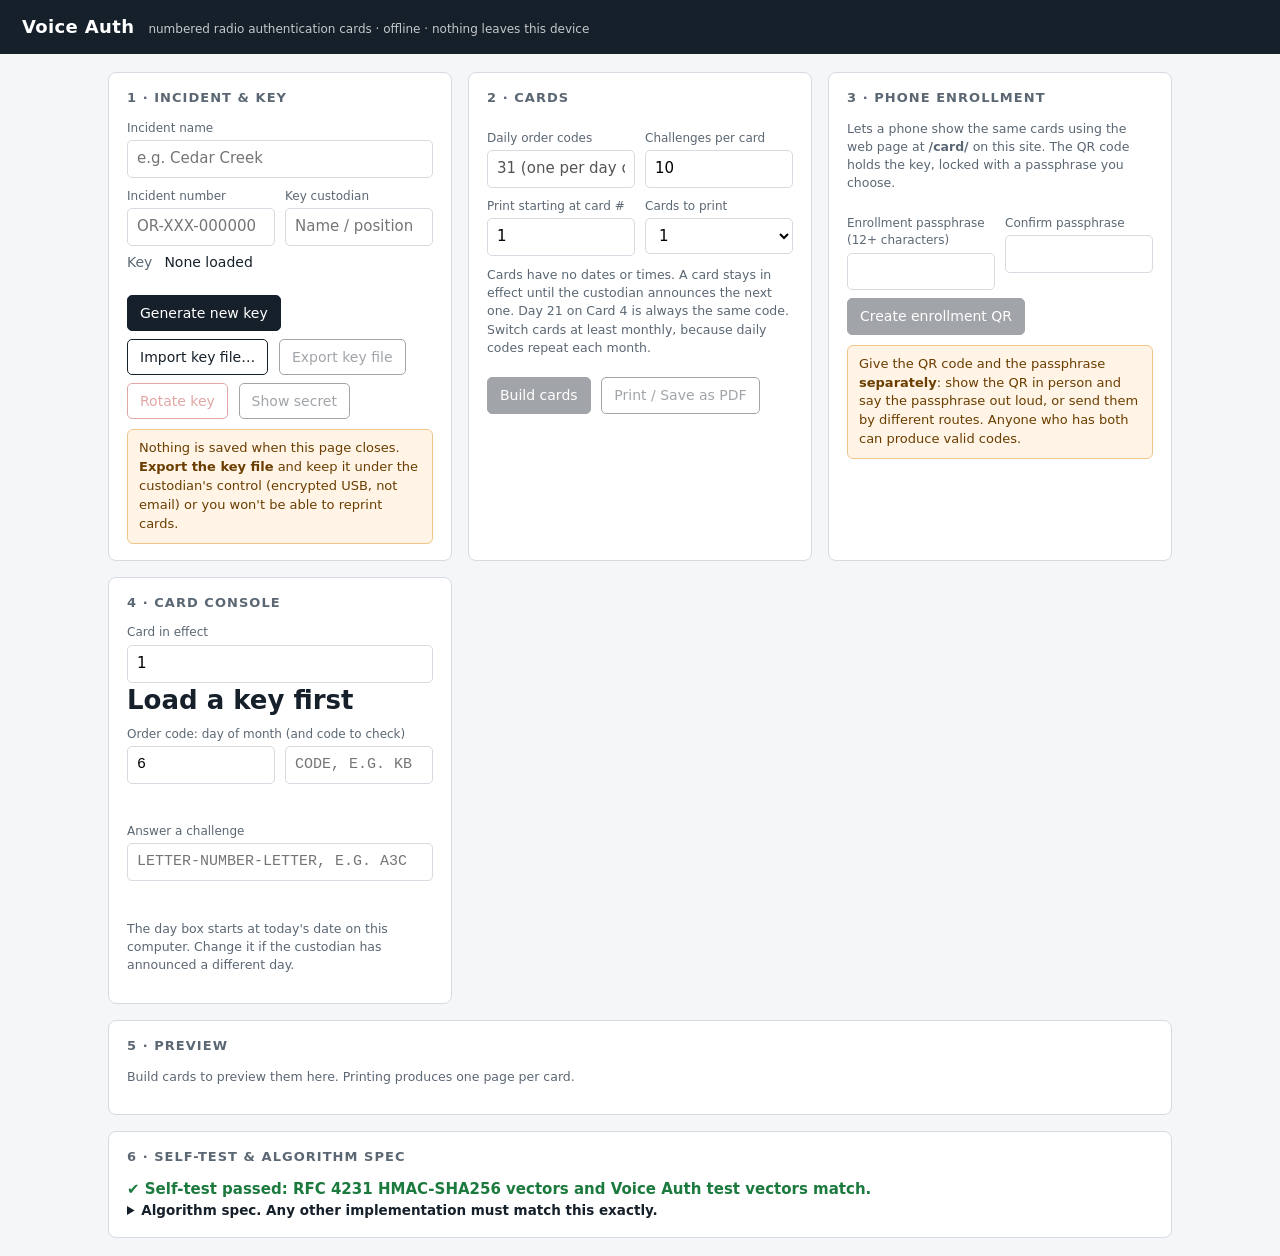
==== index.html @ e998fbd3 "Move PIN unlock and lockout into a device key module The phone card's click handlers held the 5-wron" ====
<!DOCTYPE html>
<html lang="en">
<head>
<meta charset="utf-8">
<meta http-equiv="Content-Security-Policy" content="default-src 'none'; script-src 'unsafe-inline'; style-src 'unsafe-inline'; img-src data:; connect-src 'none'; form-action 'none'; base-uri 'none'">
<meta name="viewport" content="width=device-width, initial-scale=1">
<title>Voice Auth</title>
<style>
  :root { --ink:#16202a; --mute:#5b6773; --line:#d5dbe1; --bg:#f4f6f8; --card:#fff; --acc:#b8461b; --ok:#1d7a3e; --bad:#b3261e; }
  * { box-sizing: border-box; }
  body { margin:0; font:15px/1.45 system-ui,-apple-system,"Segoe UI",Roboto,sans-serif; color:var(--ink); background:var(--bg); }
  header { background:var(--ink); color:#fff; padding:14px 22px; display:flex; align-items:baseline; gap:14px; flex-wrap:wrap; }
  header h1 { font-size:18px; margin:0; letter-spacing:.02em; }
  header .tag { font-size:12px; opacity:.75; }
  main { max-width:1100px; margin:0 auto; padding:18px; display:grid; gap:16px; grid-template-columns:repeat(auto-fit,minmax(330px,1fr)); }
  section.panel { background:var(--card); border:1px solid var(--line); border-radius:8px; padding:16px 18px; }
  section.wide { grid-column:1/-1; }
  h2 { font-size:13px; text-transform:uppercase; letter-spacing:.08em; color:var(--mute); margin:0 0 12px; }
  label { display:block; font-size:12px; color:var(--mute); margin:10px 0 3px; }
  input, select { width:100%; padding:7px 9px; border:1px solid var(--line); border-radius:5px; font:inherit; background:#fff; }
  .row { display:grid; grid-template-columns:1fr 1fr; gap:10px; }
  button { font:inherit; font-size:14px; padding:7px 12px; border-radius:5px; border:1px solid var(--ink); background:#fff; color:var(--ink); cursor:pointer; margin:8px 6px 0 0; }
  button.primary { background:var(--ink); color:#fff; }
  button.danger { border-color:var(--bad); color:var(--bad); }
  button:disabled { opacity:.4; cursor:default; }
  .mono { font-family:ui-monospace,Menlo,Consolas,monospace; }
  .kv { display:grid; grid-template-columns:auto 1fr; gap:4px 12px; font-size:14px; margin-top:6px; }
  .kv dt { color:var(--mute); } .kv dd { margin:0; }
  .note { font-size:12.5px; color:var(--mute); margin-top:10px; }
  .warn { background:#fff4e5; border:1px solid #f0c48a; color:#6b3d00; border-radius:6px; padding:9px 11px; font-size:13px; margin-top:10px; }
  .result { margin-top:8px; font-weight:600; min-height:1.4em; }
  .result.ok { color:var(--ok); } .result.bad { color:var(--bad); }
  #enrollOut svg { width:220px; height:220px; display:block; margin:10px 0 4px; }
  #enrollOut textarea { width:100%; font:11px ui-monospace,Menlo,Consolas,monospace; height:60px; }
  .contitle { font:700 26px/1.2 system-ui,sans-serif; margin:2px 0 4px; }
  details summary { cursor:pointer; font-weight:600; }
  .spec { font-size:13.5px; } .spec code { background:#eef1f4; padding:1px 4px; border-radius:3px; }

  /* ---------- printed card ---------- */
  #cards { display:grid; gap:18px; }
  .card { background:#fff; border:2px solid #000; padding:14px 16px; color:#000; font-size:11px; }
  .card .banner { text-align:center; font-weight:800; letter-spacing:.12em; border:2px solid #000; padding:3px; margin-bottom:8px; font-size:12px; }
  .card .hd { display:grid; grid-template-columns:1fr 2fr 2fr; gap:2px 14px; border-bottom:1.5px solid #000; padding-bottom:6px; margin-bottom:8px; }
  .card .hd b { display:block; font-size:9px; text-transform:uppercase; letter-spacing:.06em; color:#333; }
  .card .hd .cardno { font-size:34px; font-weight:800; line-height:1; border:2.5px solid #000; padding:3px 8px; text-align:center; }
  .card h3 { font-size:11px; margin:9px 0 4px; text-transform:uppercase; letter-spacing:.04em; }
  .card .codes { columns:3; column-gap:16px; }
  .card .codes div { break-inside:avoid; border-bottom:.5px dotted #999; padding:2px 0; display:flex; align-items:baseline; gap:7px; }
  .card .codes .bx { font-size:12px; }
  .card .codes .ln { font:600 10.5px ui-monospace,Menlo,Consolas,monospace; color:#333; width:46px; }
  .card .codes b { font:700 13px ui-monospace,Menlo,Consolas,monospace; letter-spacing:.05em; width:24px; }
  .card .codes i { font-style:normal; font-size:9px; color:#444; }
  .card table { width:100%; border-collapse:collapse; font-size:10.5px; }
  .card td, .card th { border:.75px solid #555; padding:2px 5px; text-align:left; }
  .card th { background:#eee; font-size:9px; text-transform:uppercase; }
  .card td b { font:700 12.5px ui-monospace,Menlo,Consolas,monospace; }
  .card td span { color:#444; font-size:9.5px; }
  .card td.box { width:16px; }
  .card .cr { display:grid; grid-template-columns:1fr 1fr; gap:12px; }
  .card .ft { margin-top:9px; border-top:1.5px solid #000; padding-top:5px; font-size:9.5px; }

  @media print {
    @page { size: letter; margin: 0.4in; }
    body { background:#fff; }
    header, main > section:not(#cardsPanel), #cardsPanel > :not(#cards) { display:none !important; }
    main { display:block; padding:0; max-width:none; }
    #cardsPanel { border:0; padding:0; }
    .card { page-break-after:always; break-after:page; }
    .card .cr, .card .ft { break-inside:avoid; }
  }
</style>
</head>
<body>
<header>
  <h1>Voice Auth</h1><span class="tag">numbered radio authentication cards · offline · nothing leaves this device</span>
</header>
<main>

<section class="panel">
  <h2>1 · Incident &amp; key</h2>
  <label>Incident name</label><input id="incName" placeholder="e.g. Cedar Creek">
  <div class="row">
    <div><label>Incident number</label><input id="incNo" placeholder="OR-XXX-000000"></div>
    <div><label>Key custodian</label><input id="custodian" placeholder="Name / position"></div>
  </div>
  <dl class="kv" id="keyInfo"><dt>Key</dt><dd>None loaded</dd></dl>
  <div>
    <button class="primary" id="btnNew">Generate new key</button>
    <button id="btnImport">Import key file…</button>
    <button id="btnExport" disabled>Export key file</button>
    <button class="danger" id="btnRotate" disabled>Rotate key</button>
    <button id="btnShow" disabled>Show secret</button>
  </div>
  <input type="file" id="fileIn" accept=".json,application/json" hidden>
  <div id="secretBox" class="mono note" hidden></div>
  <div class="warn">Nothing is saved when this page closes. <b>Export the key file</b> and keep it under the custodian's control (encrypted USB, not email) or you won't be able to reprint cards.</div>
</section>

<section class="panel">
  <h2>2 · Cards</h2>
  <div class="row">
    <div><label>Daily order codes</label><input value="31 (one per day of the month)" disabled></div>
    <div><label>Challenges per card</label><input type="number" id="nCh" value="10" min="4" max="100"></div>
  </div>
  <div class="row">
    <div><label>Print starting at card #</label><input type="number" id="fromCard" value="1" min="1" max="9999"></div>
    <div><label>Cards to print</label>
      <select id="cardCount"><option selected>1</option><option>2</option><option>3</option><option>5</option><option>10</option><option>20</option><option>30</option></select></div>
  </div>
  <p class="note">Cards have no dates or times. A card stays in effect until the custodian announces the next one. Day 21 on Card 4 is always the same code. Switch cards at least monthly, because daily codes repeat each month.</p>
  <button class="primary" id="btnBuild" disabled>Build cards</button>
  <button id="btnPrint" disabled>Print / Save as PDF</button>
</section>

<section class="panel">
  <h2>3 · Phone enrollment</h2>
  <p class="note" style="margin-top:0">Lets a phone show the same cards using the web page at <b>/card/</b> on this site. The QR code holds the key, locked with a passphrase you choose.</p>
  <div class="row">
    <div><label>Enrollment passphrase (12+ characters)</label><input type="password" id="encPass" autocomplete="new-password"></div>
    <div><label>Confirm passphrase</label><input type="password" id="encPass2" autocomplete="new-password"></div>
  </div>
  <button class="primary" id="btnEnroll" disabled>Create enrollment QR</button>
  <div id="enrollOut"></div>
  <div class="warn">Give the QR code and the passphrase <b>separately</b>: show the QR in person and say the passphrase out loud, or send them by different routes. Anyone who has both can produce valid codes.</div>
</section>

<section class="panel">
  <h2>4 · Card console</h2>
  <label>Card in effect</label><input type="number" id="conCard" value="1" min="1" max="9999">
  <div class="contitle" id="conTitle"></div>
  <label>Order code: day of month (and code to check)</label>
  <div class="row">
    <input id="chkLine" class="mono" type="number" min="1" max="31" placeholder="Day, e.g. 21">
    <input id="chkCode" class="mono" maxlength="2" placeholder="Code, e.g. KB" style="text-transform:uppercase">
  </div>
  <div class="result" id="chkLineRes"></div>
  <label>Answer a challenge</label>
  <input id="chkCh" class="mono" maxlength="3" placeholder="letter-number-letter, e.g. A3C" style="text-transform:uppercase">
  <div class="result" id="chkChRes"></div>
  <p class="note">The day box starts at today's date on this computer. Change it if the custodian has announced a different day.</p>
</section>

<section class="panel wide" id="cardsPanel">
  <h2>5 · Preview</h2>
  <p class="note" id="cardsNote">Build cards to preview them here. Printing produces one page per card.</p>
  <div id="cards"></div>
</section>

<section class="panel wide">
  <h2>6 · Self-test &amp; algorithm spec</h2>
  <div id="selftest" class="result"></div>
  <details class="spec"><summary>Algorithm spec. Any other implementation must match this exactly.</summary>
  <p><b>Key.</b> 20 random bytes (160-bit) from the browser's cryptographic random generator, exchanged as RFC 4648 Base32. Key fingerprint = first 2 bytes of SHA-256(key), in hex.</p>
  <p><b>Card label.</b> <code>"CARD-" + N</code> for card number N (1, 2, 3…). Nothing depends on dates, times or time zones.</p>
  <p><b>Daily order codes.</b> For i = 0, 1, 2…: <code>h = HMAC-SHA256(key, "VAUTH1-O|" + label + "|" + i)</code>; <code>n = ((h[0]&lt;&lt;8)|h[1]) mod 676</code>; code = letter[n div 26] + letter[n mod 26]. Duplicates within a card are skipped. The d-th distinct code is the code for day d of the month (1–31). Read aloud in NATO phonetics.</p>
  <p><b>Challenge/response.</b> Format letter-digit-letter (e.g. A3C), 6,760 possible values. <code>h = HMAC-SHA256(key, "VAUTH1-R|" + label + "|" + CHALLENGE)</code>; <code>n = ((h[0]&lt;&lt;16)|(h[1]&lt;&lt;8)|h[2]) mod 6760</code>; response = letter[n div 260] + digit[(n div 26) mod 10] + letter[n mod 26]. Printed challenges use the same mapping on <code>"VAUTH1-C|" + label + "|" + i</code>, skipping duplicates.</p>
  <p><b>Test vectors.</b> Key = ASCII "12345678901234567890", Card 1: daily codes for days 1–3 = <b>RZ, YB, WT</b>; challenges 1–3 = <b>A6A, W2F, X8O</b>; challenge A3C → <b>I7J</b>. Fingerprint 6ED6.</p>
  <p><b>Strength.</b> A guessed order code has a 1 in 676 chance. A guessed response has a 1 in 6,760 chance. A daily code can be replayed by anyone who overhears it until the day ends, and it comes back on the same day next month on the same card. Struck challenge lines can't be replayed. This catches impersonators and pranksters, not a determined adversary with many attempts, so a failed code on a critical order always means confirm by another path.</p>
  <p><b>Phone enrollment code.</b> <code>VAUTH1.salt.iterations.iv.ciphertext</code> (base64url). AES-256-GCM, with the key derived by PBKDF2-SHA256 from the passphrase (310,000 iterations, 16-byte random salt). The plaintext is JSON holding the Base32 secret, fingerprint, key version and incident name.</p>
  <p><b>Operating rules.</b> The custodian announces the card in effect ("Authentication: Card Four") and, across time zones or near midnight, the day. Strike every challenge line after use. If codes fail, first confirm the card and day. Switch to a new card at least monthly, when challenges run low, or when a card may be compromised. Rotate the key if a set of cards is lost.</p>
  </details>
</section>
</main>

<script>//---------------------------------------------------------------------
//
// QR Code Generator for JavaScript
//
// Copyright (c) 2009 Kazuhiko Arase
//
// URL: http://www.d-project.com/
//
// Licensed under the MIT license:
//  http://www.opensource.org/licenses/mit-license.php
//
// The word 'QR Code' is registered trademark of
// DENSO WAVE INCORPORATED
//  http://www.denso-wave.com/qrcode/faqpatent-e.html
//
//---------------------------------------------------------------------

var qrcode = function() {

  //---------------------------------------------------------------------
  // qrcode
  //---------------------------------------------------------------------

  /**
   * qrcode
   * @param typeNumber 1 to 40
   * @param errorCorrectionLevel 'L','M','Q','H'
   */
  var qrcode = function(typeNumber, errorCorrectionLevel) {

    var PAD0 = 0xEC;
    var PAD1 = 0x11;

    var _typeNumber = typeNumber;
    var _errorCorrectionLevel = QRErrorCorrectionLevel[errorCorrectionLevel];
    var _modules = null;
    var _moduleCount = 0;
    var _dataCache = null;
    var _dataList = [];

    var _this = {};

    var makeImpl = function(test, maskPattern) {

      _moduleCount = _typeNumber * 4 + 17;
      _modules = function(moduleCount) {
        var modules = new Array(moduleCount);
        for (var row = 0; row < moduleCount; row += 1) {
          modules[row] = new Array(moduleCount);
          for (var col = 0; col < moduleCount; col += 1) {
            modules[row][col] = null;
          }
        }
        return modules;
      }(_moduleCount);

      setupPositionProbePattern(0, 0);
      setupPositionProbePattern(_moduleCount - 7, 0);
      setupPositionProbePattern(0, _moduleCount - 7);
      setupPositionAdjustPattern();
      setupTimingPattern();
      setupTypeInfo(test, maskPattern);

      if (_typeNumber >= 7) {
        setupTypeNumber(test);
      }

      if (_dataCache == null) {
        _dataCache = createData(_typeNumber, _errorCorrectionLevel, _dataList);
      }

      mapData(_dataCache, maskPattern);
    };

    var setupPositionProbePattern = function(row, col) {

      for (var r = -1; r <= 7; r += 1) {

        if (row + r <= -1 || _moduleCount <= row + r) continue;

        for (var c = -1; c <= 7; c += 1) {

          if (col + c <= -1 || _moduleCount <= col + c) continue;

          if ( (0 <= r && r <= 6 && (c == 0 || c == 6) )
              || (0 <= c && c <= 6 && (r == 0 || r == 6) )
              || (2 <= r && r <= 4 && 2 <= c && c <= 4) ) {
            _modules[row + r][col + c] = true;
          } else {
            _modules[row + r][col + c] = false;
          }
        }
      }
    };

    var getBestMaskPattern = function() {

      var minLostPoint = 0;
      var pattern = 0;

      for (var i = 0; i < 8; i += 1) {

        makeImpl(true, i);

        var lostPoint = QRUtil.getLostPoint(_this);

        if (i == 0 || minLostPoint > lostPoint) {
          minLostPoint = lostPoint;
          pattern = i;
        }
      }

      return pattern;
    };

    var setupTimingPattern = function() {

      for (var r = 8; r < _moduleCount - 8; r += 1) {
        if (_modules[r][6] != null) {
          continue;
        }
        _modules[r][6] = (r % 2 == 0);
      }

      for (var c = 8; c < _moduleCount - 8; c += 1) {
        if (_modules[6][c] != null) {
          continue;
        }
        _modules[6][c] = (c % 2 == 0);
      }
    };

    var setupPositionAdjustPattern = function() {

      var pos = QRUtil.getPatternPosition(_typeNumber);

      for (var i = 0; i < pos.length; i += 1) {

        for (var j = 0; j < pos.length; j += 1) {

          var row = pos[i];
          var col = pos[j];

          if (_modules[row][col] != null) {
            continue;
          }

          for (var r = -2; r <= 2; r += 1) {

            for (var c = -2; c <= 2; c += 1) {

              if (r == -2 || r == 2 || c == -2 || c == 2
                  || (r == 0 && c == 0) ) {
                _modules[row + r][col + c] = true;
              } else {
                _modules[row + r][col + c] = false;
              }
            }
          }
        }
      }
    };

    var setupTypeNumber = function(test) {

      var bits = QRUtil.getBCHTypeNumber(_typeNumber);

      for (var i = 0; i < 18; i += 1) {
        var mod = (!test && ( (bits >> i) & 1) == 1);
        _modules[Math.floor(i / 3)][i % 3 + _moduleCount - 8 - 3] = mod;
      }

      for (var i = 0; i < 18; i += 1) {
        var mod = (!test && ( (bits >> i) & 1) == 1);
        _modules[i % 3 + _moduleCount - 8 - 3][Math.floor(i / 3)] = mod;
      }
    };

    var setupTypeInfo = function(test, maskPattern) {

      var data = (_errorCorrectionLevel << 3) | maskPattern;
      var bits = QRUtil.getBCHTypeInfo(data);

      // vertical
      for (var i = 0; i < 15; i += 1) {

        var mod = (!test && ( (bits >> i) & 1) == 1);

        if (i < 6) {
          _modules[i][8] = mod;
        } else if (i < 8) {
          _modules[i + 1][8] = mod;
        } else {
          _modules[_moduleCount - 15 + i][8] = mod;
        }
      }

      // horizontal
      for (var i = 0; i < 15; i += 1) {

        var mod = (!test && ( (bits >> i) & 1) == 1);

        if (i < 8) {
          _modules[8][_moduleCount - i - 1] = mod;
        } else if (i < 9) {
          _modules[8][15 - i - 1 + 1] = mod;
        } else {
          _modules[8][15 - i - 1] = mod;
        }
      }

      // fixed module
      _modules[_moduleCount - 8][8] = (!test);
    };

    var mapData = function(data, maskPattern) {

      var inc = -1;
      var row = _moduleCount - 1;
      var bitIndex = 7;
      var byteIndex = 0;
      var maskFunc = QRUtil.getMaskFunction(maskPattern);

      for (var col = _moduleCount - 1; col > 0; col -= 2) {

        if (col == 6) col -= 1;

        while (true) {

          for (var c = 0; c < 2; c += 1) {

            if (_modules[row][col - c] == null) {

              var dark = false;

              if (byteIndex < data.length) {
                dark = ( ( (data[byteIndex] >>> bitIndex) & 1) == 1);
              }

              var mask = maskFunc(row, col - c);

              if (mask) {
                dark = !dark;
              }

              _modules[row][col - c] = dark;
              bitIndex -= 1;

              if (bitIndex == -1) {
                byteIndex += 1;
                bitIndex = 7;
              }
            }
          }

          row += inc;

          if (row < 0 || _moduleCount <= row) {
            row -= inc;
            inc = -inc;
            break;
          }
        }
      }
    };

    var createBytes = function(buffer, rsBlocks) {

      var offset = 0;

      var maxDcCount = 0;
      var maxEcCount = 0;

      var dcdata = new Array(rsBlocks.length);
      var ecdata = new Array(rsBlocks.length);

      for (var r = 0; r < rsBlocks.length; r += 1) {

        var dcCount = rsBlocks[r].dataCount;
        var ecCount = rsBlocks[r].totalCount - dcCount;

        maxDcCount = Math.max(maxDcCount, dcCount);
        maxEcCount = Math.max(maxEcCount, ecCount);

        dcdata[r] = new Array(dcCount);

        for (var i = 0; i < dcdata[r].length; i += 1) {
          dcdata[r][i] = 0xff & buffer.getBuffer()[i + offset];
        }
        offset += dcCount;

        var rsPoly = QRUtil.getErrorCorrectPolynomial(ecCount);
        var rawPoly = qrPolynomial(dcdata[r], rsPoly.getLength() - 1);

        var modPoly = rawPoly.mod(rsPoly);
        ecdata[r] = new Array(rsPoly.getLength() - 1);
        for (var i = 0; i < ecdata[r].length; i += 1) {
          var modIndex = i + modPoly.getLength() - ecdata[r].length;
          ecdata[r][i] = (modIndex >= 0)? modPoly.getAt(modIndex) : 0;
        }
      }

      var totalCodeCount = 0;
      for (var i = 0; i < rsBlocks.length; i += 1) {
        totalCodeCount += rsBlocks[i].totalCount;
      }

      var data = new Array(totalCodeCount);
      var index = 0;

      for (var i = 0; i < maxDcCount; i += 1) {
        for (var r = 0; r < rsBlocks.length; r += 1) {
          if (i < dcdata[r].length) {
            data[index] = dcdata[r][i];
            index += 1;
          }
        }
      }

      for (var i = 0; i < maxEcCount; i += 1) {
        for (var r = 0; r < rsBlocks.length; r += 1) {
          if (i < ecdata[r].length) {
            data[index] = ecdata[r][i];
            index += 1;
          }
        }
      }

      return data;
    };

    var createData = function(typeNumber, errorCorrectionLevel, dataList) {

      var rsBlocks = QRRSBlock.getRSBlocks(typeNumber, errorCorrectionLevel);

      var buffer = qrBitBuffer();

      for (var i = 0; i < dataList.length; i += 1) {
        var data = dataList[i];
        buffer.put(data.getMode(), 4);
        buffer.put(data.getLength(), QRUtil.getLengthInBits(data.getMode(), typeNumber) );
        data.write(buffer);
      }

      // calc num max data.
      var totalDataCount = 0;
      for (var i = 0; i < rsBlocks.length; i += 1) {
        totalDataCount += rsBlocks[i].dataCount;
      }

      if (buffer.getLengthInBits() > totalDataCount * 8) {
        throw 'code length overflow. ('
          + buffer.getLengthInBits()
          + '>'
          + totalDataCount * 8
          + ')';
      }

      // end code
      if (buffer.getLengthInBits() + 4 <= totalDataCount * 8) {
        buffer.put(0, 4);
      }

      // padding
      while (buffer.getLengthInBits() % 8 != 0) {
        buffer.putBit(false);
      }

      // padding
      while (true) {

        if (buffer.getLengthInBits() >= totalDataCount * 8) {
          break;
        }
        buffer.put(PAD0, 8);

        if (buffer.getLengthInBits() >= totalDataCount * 8) {
          break;
        }
        buffer.put(PAD1, 8);
      }

      return createBytes(buffer, rsBlocks);
    };

    _this.addData = function(data, mode) {

      mode = mode || 'Byte';

      var newData = null;

      switch(mode) {
      case 'Numeric' :
        newData = qrNumber(data);
        break;
      case 'Alphanumeric' :
        newData = qrAlphaNum(data);
        break;
      case 'Byte' :
        newData = qr8BitByte(data);
        break;
      case 'Kanji' :
        newData = qrKanji(data);
        break;
      default :
        throw 'mode:' + mode;
      }

      _dataList.push(newData);
      _dataCache = null;
    };

    _this.isDark = function(row, col) {
      if (row < 0 || _moduleCount <= row || col < 0 || _moduleCount <= col) {
        throw row + ',' + col;
      }
      return _modules[row][col];
    };

    _this.getModuleCount = function() {
      return _moduleCount;
    };

    _this.make = function() {
      if (_typeNumber < 1) {
        var typeNumber = 1;

        for (; typeNumber < 40; typeNumber++) {
          var rsBlocks = QRRSBlock.getRSBlocks(typeNumber, _errorCorrectionLevel);
          var buffer = qrBitBuffer();

          for (var i = 0; i < _dataList.length; i++) {
            var data = _dataList[i];
            buffer.put(data.getMode(), 4);
            buffer.put(data.getLength(), QRUtil.getLengthInBits(data.getMode(), typeNumber) );
            data.write(buffer);
          }

          var totalDataCount = 0;
          for (var i = 0; i < rsBlocks.length; i++) {
            totalDataCount += rsBlocks[i].dataCount;
          }

          if (buffer.getLengthInBits() <= totalDataCount * 8) {
            break;
          }
        }

        _typeNumber = typeNumber;
      }

      makeImpl(false, getBestMaskPattern() );
    };

    _this.createTableTag = function(cellSize, margin) {

      cellSize = cellSize || 2;
      margin = (typeof margin == 'undefined')? cellSize * 4 : margin;

      var qrHtml = '';

      qrHtml += '<table style="';
      qrHtml += ' border-width: 0px; border-style: none;';
      qrHtml += ' border-collapse: collapse;';
      qrHtml += ' padding: 0px; margin: ' + margin + 'px;';
      qrHtml += '">';
      qrHtml += '<tbody>';

      for (var r = 0; r < _this.getModuleCount(); r += 1) {

        qrHtml += '<tr>';

        for (var c = 0; c < _this.getModuleCount(); c += 1) {
          qrHtml += '<td style="';
          qrHtml += ' border-width: 0px; border-style: none;';
          qrHtml += ' border-collapse: collapse;';
          qrHtml += ' padding: 0px; margin: 0px;';
          qrHtml += ' width: ' + cellSize + 'px;';
          qrHtml += ' height: ' + cellSize + 'px;';
          qrHtml += ' background-color: ';
          qrHtml += _this.isDark(r, c)? '#000000' : '#ffffff';
          qrHtml += ';';
          qrHtml += '"/>';
        }

        qrHtml += '</tr>';
      }

      qrHtml += '</tbody>';
      qrHtml += '</table>';

      return qrHtml;
    };

    _this.createSvgTag = function(cellSize, margin, alt, title) {

      var opts = {};
      if (typeof arguments[0] == 'object') {
        // Called by options.
        opts = arguments[0];
        // overwrite cellSize and margin.
        cellSize = opts.cellSize;
        margin = opts.margin;
        alt = opts.alt;
        title = opts.title;
      }

      cellSize = cellSize || 2;
      margin = (typeof margin == 'undefined')? cellSize * 4 : margin;

      // Compose alt property surrogate
      alt = (typeof alt === 'string') ? {text: alt} : alt || {};
      alt.text = alt.text || null;
      alt.id = (alt.text) ? alt.id || 'qrcode-description' : null;

      // Compose title property surrogate
      title = (typeof title === 'string') ? {text: title} : title || {};
      title.text = title.text || null;
      title.id = (title.text) ? title.id || 'qrcode-title' : null;

      var size = _this.getModuleCount() * cellSize + margin * 2;
      var c, mc, r, mr, qrSvg='', rect;

      rect = 'l' + cellSize + ',0 0,' + cellSize +
        ' -' + cellSize + ',0 0,-' + cellSize + 'z ';

      qrSvg += '<svg version="1.1" xmlns="http://www.w3.org/2000/svg"';
      qrSvg += !opts.scalable ? ' width="' + size + 'px" height="' + size + 'px"' : '';
      qrSvg += ' viewBox="0 0 ' + size + ' ' + size + '" ';
      qrSvg += ' preserveAspectRatio="xMinYMin meet"';
      qrSvg += (title.text || alt.text) ? ' role="img" aria-labelledby="' +
          escapeXml([title.id, alt.id].join(' ').trim() ) + '"' : '';
      qrSvg += '>';
      qrSvg += (title.text) ? '<title id="' + escapeXml(title.id) + '">' +
          escapeXml(title.text) + '</title>' : '';
      qrSvg += (alt.text) ? '<description id="' + escapeXml(alt.id) + '">' +
          escapeXml(alt.text) + '</description>' : '';
      qrSvg += '<rect width="100%" height="100%" fill="white" cx="0" cy="0"/>';
      qrSvg += '<path d="';

      for (r = 0; r < _this.getModuleCount(); r += 1) {
        mr = r * cellSize + margin;
        for (c = 0; c < _this.getModuleCount(); c += 1) {
          if (_this.isDark(r, c) ) {
            mc = c*cellSize+margin;
            qrSvg += 'M' + mc + ',' + mr + rect;
          }
        }
      }

      qrSvg += '" stroke="transparent" fill="black"/>';
      qrSvg += '</svg>';

      return qrSvg;
    };

    _this.createDataURL = function(cellSize, margin) {

      cellSize = cellSize || 2;
      margin = (typeof margin == 'undefined')? cellSize * 4 : margin;

      var size = _this.getModuleCount() * cellSize + margin * 2;
      var min = margin;
      var max = size - margin;

      return createDataURL(size, size, function(x, y) {
        if (min <= x && x < max && min <= y && y < max) {
          var c = Math.floor( (x - min) / cellSize);
          var r = Math.floor( (y - min) / cellSize);
          return _this.isDark(r, c)? 0 : 1;
        } else {
          return 1;
        }
      } );
    };

    _this.createImgTag = function(cellSize, margin, alt) {

      cellSize = cellSize || 2;
      margin = (typeof margin == 'undefined')? cellSize * 4 : margin;

      var size = _this.getModuleCount() * cellSize + margin * 2;

      var img = '';
      img += '<img';
      img += '\u0020src="';
      img += _this.createDataURL(cellSize, margin);
      img += '"';
      img += '\u0020width="';
      img += size;
      img += '"';
      img += '\u0020height="';
      img += size;
      img += '"';
      if (alt) {
        img += '\u0020alt="';
        img += escapeXml(alt);
        img += '"';
      }
      img += '/>';

      return img;
    };

    var escapeXml = function(s) {
      var escaped = '';
      for (var i = 0; i < s.length; i += 1) {
        var c = s.charAt(i);
        switch(c) {
        case '<': escaped += '&lt;'; break;
        case '>': escaped += '&gt;'; break;
        case '&': escaped += '&amp;'; break;
        case '"': escaped += '&quot;'; break;
        default : escaped += c; break;
        }
      }
      return escaped;
    };

    var _createHalfASCII = function(margin) {
      var cellSize = 1;
      margin = (typeof margin == 'undefined')? cellSize * 2 : margin;

      var size = _this.getModuleCount() * cellSize + margin * 2;
      var min = margin;
      var max = size - margin;

      var y, x, r1, r2, p;

      var blocks = {
        '██': '█',
        '█ ': '▀',
        ' █': '▄',
        '  ': ' '
      };

      var blocksLastLineNoMargin = {
        '██': '▀',
        '█ ': '▀',
        ' █': ' ',
        '  ': ' '
      };

      var ascii = '';
      for (y = 0; y < size; y += 2) {
        r1 = Math.floor((y - min) / cellSize);
        r2 = Math.floor((y + 1 - min) / cellSize);
        for (x = 0; x < size; x += 1) {
          p = '█';

          if (min <= x && x < max && min <= y && y < max && _this.isDark(r1, Math.floor((x - min) / cellSize))) {
            p = ' ';
          }

          if (min <= x && x < max && min <= y+1 && y+1 < max && _this.isDark(r2, Math.floor((x - min) / cellSize))) {
            p += ' ';
          }
          else {
            p += '█';
          }

          // Output 2 characters per pixel, to create full square. 1 character per pixels gives only half width of square.
          ascii += (margin < 1 && y+1 >= max) ? blocksLastLineNoMargin[p] : blocks[p];
        }

        ascii += '\n';
      }

      if (size % 2 && margin > 0) {
        return ascii.substring(0, ascii.length - size - 1) + Array(size+1).join('▀');
      }

      return ascii.substring(0, ascii.length-1);
    };

    _this.createASCII = function(cellSize, margin) {
      cellSize = cellSize || 1;

      if (cellSize < 2) {
        return _createHalfASCII(margin);
      }

      cellSize -= 1;
      margin = (typeof margin == 'undefined')? cellSize * 2 : margin;

      var size = _this.getModuleCount() * cellSize + margin * 2;
      var min = margin;
      var max = size - margin;

      var y, x, r, p;

      var white = Array(cellSize+1).join('██');
      var black = Array(cellSize+1).join('  ');

      var ascii = '';
      var line = '';
      for (y = 0; y < size; y += 1) {
        r = Math.floor( (y - min) / cellSize);
        line = '';
        for (x = 0; x < size; x += 1) {
          p = 1;

          if (min <= x && x < max && min <= y && y < max && _this.isDark(r, Math.floor((x - min) / cellSize))) {
            p = 0;
          }

          // Output 2 characters per pixel, to create full square. 1 character per pixels gives only half width of square.
          line += p ? white : black;
        }

        for (r = 0; r < cellSize; r += 1) {
          ascii += line + '\n';
        }
      }

      return ascii.substring(0, ascii.length-1);
    };

    _this.renderTo2dContext = function(context, cellSize) {
      cellSize = cellSize || 2;
      var length = _this.getModuleCount();
      for (var row = 0; row < length; row++) {
        for (var col = 0; col < length; col++) {
          context.fillStyle = _this.isDark(row, col) ? 'black' : 'white';
          context.fillRect(row * cellSize, col * cellSize, cellSize, cellSize);
        }
      }
    }

    return _this;
  };

  //---------------------------------------------------------------------
  // qrcode.stringToBytes
  //---------------------------------------------------------------------

  qrcode.stringToBytesFuncs = {
    'default' : function(s) {
      var bytes = [];
      for (var i = 0; i < s.length; i += 1) {
        var c = s.charCodeAt(i);
        bytes.push(c & 0xff);
      }
      return bytes;
    }
  };

  qrcode.stringToBytes = qrcode.stringToBytesFuncs['default'];

  //---------------------------------------------------------------------
  // qrcode.createStringToBytes
  //---------------------------------------------------------------------

  /**
   * @param unicodeData base64 string of byte array.
   * [16bit Unicode],[16bit Bytes], ...
   * @param numChars
   */
  qrcode.createStringToBytes = function(unicodeData, numChars) {

    // create conversion map.

    var unicodeMap = function() {

      var bin = base64DecodeInputStream(unicodeData);
      var read = function() {
        var b = bin.read();
        if (b == -1) throw 'eof';
        return b;
      };

      var count = 0;
      var unicodeMap = {};
      while (true) {
        var b0 = bin.read();
        if (b0 == -1) break;
        var b1 = read();
        var b2 = read();
        var b3 = read();
        var k = String.fromCharCode( (b0 << 8) | b1);
        var v = (b2 << 8) | b3;
        unicodeMap[k] = v;
        count += 1;
      }
      if (count != numChars) {
        throw count + ' != ' + numChars;
      }

      return unicodeMap;
    }();

    var unknownChar = '?'.charCodeAt(0);

    return function(s) {
      var bytes = [];
      for (var i = 0; i < s.length; i += 1) {
        var c = s.charCodeAt(i);
        if (c < 128) {
          bytes.push(c);
        } else {
          var b = unicodeMap[s.charAt(i)];
          if (typeof b == 'number') {
            if ( (b & 0xff) == b) {
              // 1byte
              bytes.push(b);
            } else {
              // 2bytes
              bytes.push(b >>> 8);
              bytes.push(b & 0xff);
            }
          } else {
            bytes.push(unknownChar);
          }
        }
      }
      return bytes;
    };
  };

  //---------------------------------------------------------------------
  // QRMode
  //---------------------------------------------------------------------

  var QRMode = {
    MODE_NUMBER :    1 << 0,
    MODE_ALPHA_NUM : 1 << 1,
    MODE_8BIT_BYTE : 1 << 2,
    MODE_KANJI :     1 << 3
  };

  //---------------------------------------------------------------------
  // QRErrorCorrectionLevel
  //---------------------------------------------------------------------

  var QRErrorCorrectionLevel = {
    L : 1,
    M : 0,
    Q : 3,
    H : 2
  };

  //---------------------------------------------------------------------
  // QRMaskPattern
  //---------------------------------------------------------------------

  var QRMaskPattern = {
    PATTERN000 : 0,
    PATTERN001 : 1,
    PATTERN010 : 2,
    PATTERN011 : 3,
    PATTERN100 : 4,
    PATTERN101 : 5,
    PATTERN110 : 6,
    PATTERN111 : 7
  };

  //---------------------------------------------------------------------
  // QRUtil
  //---------------------------------------------------------------------

  var QRUtil = function() {

    var PATTERN_POSITION_TABLE = [
      [],
      [6, 18],
      [6, 22],
      [6, 26],
      [6, 30],
      [6, 34],
      [6, 22, 38],
      [6, 24, 42],
      [6, 26, 46],
      [6, 28, 50],
      [6, 30, 54],
      [6, 32, 58],
      [6, 34, 62],
      [6, 26, 46, 66],
      [6, 26, 48, 70],
      [6, 26, 50, 74],
      [6, 30, 54, 78],
      [6, 30, 56, 82],
      [6, 30, 58, 86],
      [6, 34, 62, 90],
      [6, 28, 50, 72, 94],
      [6, 26, 50, 74, 98],
      [6, 30, 54, 78, 102],
      [6, 28, 54, 80, 106],
      [6, 32, 58, 84, 110],
      [6, 30, 58, 86, 114],
      [6, 34, 62, 90, 118],
      [6, 26, 50, 74, 98, 122],
      [6, 30, 54, 78, 102, 126],
      [6, 26, 52, 78, 104, 130],
      [6, 30, 56, 82, 108, 134],
      [6, 34, 60, 86, 112, 138],
      [6, 30, 58, 86, 114, 142],
      [6, 34, 62, 90, 118, 146],
      [6, 30, 54, 78, 102, 126, 150],
      [6, 24, 50, 76, 102, 128, 154],
      [6, 28, 54, 80, 106, 132, 158],
      [6, 32, 58, 84, 110, 136, 162],
      [6, 26, 54, 82, 110, 138, 166],
      [6, 30, 58, 86, 114, 142, 170]
    ];
    var G15 = (1 << 10) | (1 << 8) | (1 << 5) | (1 << 4) | (1 << 2) | (1 << 1) | (1 << 0);
    var G18 = (1 << 12) | (1 << 11) | (1 << 10) | (1 << 9) | (1 << 8) | (1 << 5) | (1 << 2) | (1 << 0);
    var G15_MASK = (1 << 14) | (1 << 12) | (1 << 10) | (1 << 4) | (1 << 1);

    var _this = {};

    var getBCHDigit = function(data) {
      var digit = 0;
      while (data != 0) {
        digit += 1;
        data >>>= 1;
      }
      return digit;
    };

    _this.getBCHTypeInfo = function(data) {
      var d = data << 10;
      while (getBCHDigit(d) - getBCHDigit(G15) >= 0) {
        d ^= (G15 << (getBCHDigit(d) - getBCHDigit(G15) ) );
      }
      return ( (data << 10) | d) ^ G15_MASK;
    };

    _this.getBCHTypeNumber = function(data) {
      var d = data << 12;
      while (getBCHDigit(d) - getBCHDigit(G18) >= 0) {
        d ^= (G18 << (getBCHDigit(d) - getBCHDigit(G18) ) );
      }
      return (data << 12) | d;
    };

    _this.getPatternPosition = function(typeNumber) {
      return PATTERN_POSITION_TABLE[typeNumber - 1];
    };

    _this.getMaskFunction = function(maskPattern) {

      switch (maskPattern) {

      case QRMaskPattern.PATTERN000 :
        return function(i, j) { return (i + j) % 2 == 0; };
      case QRMaskPattern.PATTERN001 :
        return function(i, j) { return i % 2 == 0; };
      case QRMaskPattern.PATTERN010 :
        return function(i, j) { return j % 3 == 0; };
      case QRMaskPattern.PATTERN011 :
        return function(i, j) { return (i + j) % 3 == 0; };
      case QRMaskPattern.PATTERN100 :
        return function(i, j) { return (Math.floor(i / 2) + Math.floor(j / 3) ) % 2 == 0; };
      case QRMaskPattern.PATTERN101 :
        return function(i, j) { return (i * j) % 2 + (i * j) % 3 == 0; };
      case QRMaskPattern.PATTERN110 :
        return function(i, j) { return ( (i * j) % 2 + (i * j) % 3) % 2 == 0; };
      case QRMaskPattern.PATTERN111 :
        return function(i, j) { return ( (i * j) % 3 + (i + j) % 2) % 2 == 0; };

      default :
        throw 'bad maskPattern:' + maskPattern;
      }
    };

    _this.getErrorCorrectPolynomial = function(errorCorrectLength) {
      var a = qrPolynomial([1], 0);
      for (var i = 0; i < errorCorrectLength; i += 1) {
        a = a.multiply(qrPolynomial([1, QRMath.gexp(i)], 0) );
      }
      return a;
    };

    _this.getLengthInBits = function(mode, type) {

      if (1 <= type && type < 10) {

        // 1 - 9

        switch(mode) {
        case QRMode.MODE_NUMBER    : return 10;
        case QRMode.MODE_ALPHA_NUM : return 9;
        case QRMode.MODE_8BIT_BYTE : return 8;
        case QRMode.MODE_KANJI     : return 8;
        default :
          throw 'mode:' + mode;
        }

      } else if (type < 27) {

        // 10 - 26

        switch(mode) {
        case QRMode.MODE_NUMBER    : return 12;
        case QRMode.MODE_ALPHA_NUM : return 11;
        case QRMode.MODE_8BIT_BYTE : return 16;
        case QRMode.MODE_KANJI     : return 10;
        default :
          throw 'mode:' + mode;
        }

      } else if (type < 41) {

        // 27 - 40

        switch(mode) {
        case QRMode.MODE_NUMBER    : return 14;
        case QRMode.MODE_ALPHA_NUM : return 13;
        case QRMode.MODE_8BIT_BYTE : return 16;
        case QRMode.MODE_KANJI     : return 12;
        default :
          throw 'mode:' + mode;
        }

      } else {
        throw 'type:' + type;
      }
    };

    _this.getLostPoint = function(qrcode) {

      var moduleCount = qrcode.getModuleCount();

      var lostPoint = 0;

      // LEVEL1

      for (var row = 0; row < moduleCount; row += 1) {
        for (var col = 0; col < moduleCount; col += 1) {

          var sameCount = 0;
          var dark = qrcode.isDark(row, col);

          for (var r = -1; r <= 1; r += 1) {

            if (row + r < 0 || moduleCount <= row + r) {
              continue;
            }

            for (var c = -1; c <= 1; c += 1) {

              if (col + c < 0 || moduleCount <= col + c) {
                continue;
              }

              if (r == 0 && c == 0) {
                continue;
              }

              if (dark == qrcode.isDark(row + r, col + c) ) {
                sameCount += 1;
              }
            }
          }

          if (sameCount > 5) {
            lostPoint += (3 + sameCount - 5);
          }
        }
      };

      // LEVEL2

      for (var row = 0; row < moduleCount - 1; row += 1) {
        for (var col = 0; col < moduleCount - 1; col += 1) {
          var count = 0;
          if (qrcode.isDark(row, col) ) count += 1;
          if (qrcode.isDark(row + 1, col) ) count += 1;
          if (qrcode.isDark(row, col + 1) ) count += 1;
          if (qrcode.isDark(row + 1, col + 1) ) count += 1;
          if (count == 0 || count == 4) {
            lostPoint += 3;
          }
        }
      }

      // LEVEL3

      for (var row = 0; row < moduleCount; row += 1) {
        for (var col = 0; col < moduleCount - 6; col += 1) {
          if (qrcode.isDark(row, col)
              && !qrcode.isDark(row, col + 1)
              &&  qrcode.isDark(row, col + 2)
              &&  qrcode.isDark(row, col + 3)
              &&  qrcode.isDark(row, col + 4)
              && !qrcode.isDark(row, col + 5)
              &&  qrcode.isDark(row, col + 6) ) {
            lostPoint += 40;
          }
        }
      }

      for (var col = 0; col < moduleCount; col += 1) {
        for (var row = 0; row < moduleCount - 6; row += 1) {
          if (qrcode.isDark(row, col)
              && !qrcode.isDark(row + 1, col)
              &&  qrcode.isDark(row + 2, col)
              &&  qrcode.isDark(row + 3, col)
              &&  qrcode.isDark(row + 4, col)
              && !qrcode.isDark(row + 5, col)
              &&  qrcode.isDark(row + 6, col) ) {
            lostPoint += 40;
          }
        }
      }

      // LEVEL4

      var darkCount = 0;

      for (var col = 0; col < moduleCount; col += 1) {
        for (var row = 0; row < moduleCount; row += 1) {
          if (qrcode.isDark(row, col) ) {
            darkCount += 1;
          }
        }
      }

      var ratio = Math.abs(100 * darkCount / moduleCount / moduleCount - 50) / 5;
      lostPoint += ratio * 10;

      return lostPoint;
    };

    return _this;
  }();

  //---------------------------------------------------------------------
  // QRMath
  //---------------------------------------------------------------------

  var QRMath = function() {

    var EXP_TABLE = new Array(256);
    var LOG_TABLE = new Array(256);

    // initialize tables
    for (var i = 0; i < 8; i += 1) {
      EXP_TABLE[i] = 1 << i;
    }
    for (var i = 8; i < 256; i += 1) {
      EXP_TABLE[i] = EXP_TABLE[i - 4]
        ^ EXP_TABLE[i - 5]
        ^ EXP_TABLE[i - 6]
        ^ EXP_TABLE[i - 8];
    }
    for (var i = 0; i < 255; i += 1) {
      LOG_TABLE[EXP_TABLE[i] ] = i;
    }

    var _this = {};

    _this.glog = function(n) {

      if (n < 1) {
        throw 'glog(' + n + ')';
      }

      return LOG_TABLE[n];
    };

    _this.gexp = function(n) {

      while (n < 0) {
        n += 255;
      }

      while (n >= 256) {
        n -= 255;
      }

      return EXP_TABLE[n];
    };

    return _this;
  }();

  //---------------------------------------------------------------------
  // qrPolynomial
  //---------------------------------------------------------------------

  function qrPolynomial(num, shift) {

    if (typeof num.length == 'undefined') {
      throw num.length + '/' + shift;
    }

    var _num = function() {
      var offset = 0;
      while (offset < num.length && num[offset] == 0) {
        offset += 1;
      }
      var _num = new Array(num.length - offset + shift);
      for (var i = 0; i < num.length - offset; i += 1) {
        _num[i] = num[i + offset];
      }
      return _num;
    }();

    var _this = {};

    _this.getAt = function(index) {
      return _num[index];
    };

    _this.getLength = function() {
      return _num.length;
    };

    _this.multiply = function(e) {

      var num = new Array(_this.getLength() + e.getLength() - 1);

      for (var i = 0; i < _this.getLength(); i += 1) {
        for (var j = 0; j < e.getLength(); j += 1) {
          num[i + j] ^= QRMath.gexp(QRMath.glog(_this.getAt(i) ) + QRMath.glog(e.getAt(j) ) );
        }
      }

      return qrPolynomial(num, 0);
    };

    _this.mod = function(e) {

      if (_this.getLength() - e.getLength() < 0) {
        return _this;
      }

      var ratio = QRMath.glog(_this.getAt(0) ) - QRMath.glog(e.getAt(0) );

      var num = new Array(_this.getLength() );
      for (var i = 0; i < _this.getLength(); i += 1) {
        num[i] = _this.getAt(i);
      }

      for (var i = 0; i < e.getLength(); i += 1) {
        num[i] ^= QRMath.gexp(QRMath.glog(e.getAt(i) ) + ratio);
      }

      // recursive call
      return qrPolynomial(num, 0).mod(e);
    };

    return _this;
  };

  //---------------------------------------------------------------------
  // QRRSBlock
  //---------------------------------------------------------------------

  var QRRSBlock = function() {

    var RS_BLOCK_TABLE = [

      // L
      // M
      // Q
      // H

      // 1
      [1, 26, 19],
      [1, 26, 16],
      [1, 26, 13],
      [1, 26, 9],

      // 2
      [1, 44, 34],
      [1, 44, 28],
      [1, 44, 22],
      [1, 44, 16],

      // 3
      [1, 70, 55],
      [1, 70, 44],
      [2, 35, 17],
      [2, 35, 13],

      // 4
      [1, 100, 80],
      [2, 50, 32],
      [2, 50, 24],
      [4, 25, 9],

      // 5
      [1, 134, 108],
      [2, 67, 43],
      [2, 33, 15, 2, 34, 16],
      [2, 33, 11, 2, 34, 12],

      // 6
      [2, 86, 68],
      [4, 43, 27],
      [4, 43, 19],
      [4, 43, 15],

      // 7
      [2, 98, 78],
      [4, 49, 31],
      [2, 32, 14, 4, 33, 15],
      [4, 39, 13, 1, 40, 14],

      // 8
      [2, 121, 97],
      [2, 60, 38, 2, 61, 39],
      [4, 40, 18, 2, 41, 19],
      [4, 40, 14, 2, 41, 15],

      // 9
      [2, 146, 116],
      [3, 58, 36, 2, 59, 37],
      [4, 36, 16, 4, 37, 17],
      [4, 36, 12, 4, 37, 13],

      // 10
      [2, 86, 68, 2, 87, 69],
      [4, 69, 43, 1, 70, 44],
      [6, 43, 19, 2, 44, 20],
      [6, 43, 15, 2, 44, 16],

      // 11
      [4, 101, 81],
      [1, 80, 50, 4, 81, 51],
      [4, 50, 22, 4, 51, 23],
      [3, 36, 12, 8, 37, 13],

      // 12
      [2, 116, 92, 2, 117, 93],
      [6, 58, 36, 2, 59, 37],
      [4, 46, 20, 6, 47, 21],
      [7, 42, 14, 4, 43, 15],

      // 13
      [4, 133, 107],
      [8, 59, 37, 1, 60, 38],
      [8, 44, 20, 4, 45, 21],
      [12, 33, 11, 4, 34, 12],

      // 14
      [3, 145, 115, 1, 146, 116],
      [4, 64, 40, 5, 65, 41],
      [11, 36, 16, 5, 37, 17],
      [11, 36, 12, 5, 37, 13],

      // 15
      [5, 109, 87, 1, 110, 88],
      [5, 65, 41, 5, 66, 42],
      [5, 54, 24, 7, 55, 25],
      [11, 36, 12, 7, 37, 13],

      // 16
      [5, 122, 98, 1, 123, 99],
      [7, 73, 45, 3, 74, 46],
      [15, 43, 19, 2, 44, 20],
      [3, 45, 15, 13, 46, 16],

      // 17
      [1, 135, 107, 5, 136, 108],
      [10, 74, 46, 1, 75, 47],
      [1, 50, 22, 15, 51, 23],
      [2, 42, 14, 17, 43, 15],

      // 18
      [5, 150, 120, 1, 151, 121],
      [9, 69, 43, 4, 70, 44],
      [17, 50, 22, 1, 51, 23],
      [2, 42, 14, 19, 43, 15],

      // 19
      [3, 141, 113, 4, 142, 114],
      [3, 70, 44, 11, 71, 45],
      [17, 47, 21, 4, 48, 22],
      [9, 39, 13, 16, 40, 14],

      // 20
      [3, 135, 107, 5, 136, 108],
      [3, 67, 41, 13, 68, 42],
      [15, 54, 24, 5, 55, 25],
      [15, 43, 15, 10, 44, 16],

      // 21
      [4, 144, 116, 4, 145, 117],
      [17, 68, 42],
      [17, 50, 22, 6, 51, 23],
      [19, 46, 16, 6, 47, 17],

      // 22
      [2, 139, 111, 7, 140, 112],
      [17, 74, 46],
      [7, 54, 24, 16, 55, 25],
      [34, 37, 13],

      // 23
      [4, 151, 121, 5, 152, 122],
      [4, 75, 47, 14, 76, 48],
      [11, 54, 24, 14, 55, 25],
      [16, 45, 15, 14, 46, 16],

      // 24
      [6, 147, 117, 4, 148, 118],
      [6, 73, 45, 14, 74, 46],
      [11, 54, 24, 16, 55, 25],
      [30, 46, 16, 2, 47, 17],

      // 25
      [8, 132, 106, 4, 133, 107],
      [8, 75, 47, 13, 76, 48],
      [7, 54, 24, 22, 55, 25],
      [22, 45, 15, 13, 46, 16],

      // 26
      [10, 142, 114, 2, 143, 115],
      [19, 74, 46, 4, 75, 47],
      [28, 50, 22, 6, 51, 23],
      [33, 46, 16, 4, 47, 17],

      // 27
      [8, 152, 122, 4, 153, 123],
      [22, 73, 45, 3, 74, 46],
      [8, 53, 23, 26, 54, 24],
      [12, 45, 15, 28, 46, 16],

      // 28
      [3, 147, 117, 10, 148, 118],
      [3, 73, 45, 23, 74, 46],
      [4, 54, 24, 31, 55, 25],
      [11, 45, 15, 31, 46, 16],

      // 29
      [7, 146, 116, 7, 147, 117],
      [21, 73, 45, 7, 74, 46],
      [1, 53, 23, 37, 54, 24],
      [19, 45, 15, 26, 46, 16],

      // 30
      [5, 145, 115, 10, 146, 116],
      [19, 75, 47, 10, 76, 48],
      [15, 54, 24, 25, 55, 25],
      [23, 45, 15, 25, 46, 16],

      // 31
      [13, 145, 115, 3, 146, 116],
      [2, 74, 46, 29, 75, 47],
      [42, 54, 24, 1, 55, 25],
      [23, 45, 15, 28, 46, 16],

      // 32
      [17, 145, 115],
      [10, 74, 46, 23, 75, 47],
      [10, 54, 24, 35, 55, 25],
      [19, 45, 15, 35, 46, 16],

      // 33
      [17, 145, 115, 1, 146, 116],
      [14, 74, 46, 21, 75, 47],
      [29, 54, 24, 19, 55, 25],
      [11, 45, 15, 46, 46, 16],

      // 34
      [13, 145, 115, 6, 146, 116],
      [14, 74, 46, 23, 75, 47],
      [44, 54, 24, 7, 55, 25],
      [59, 46, 16, 1, 47, 17],

      // 35
      [12, 151, 121, 7, 152, 122],
      [12, 75, 47, 26, 76, 48],
      [39, 54, 24, 14, 55, 25],
      [22, 45, 15, 41, 46, 16],

      // 36
      [6, 151, 121, 14, 152, 122],
      [6, 75, 47, 34, 76, 48],
      [46, 54, 24, 10, 55, 25],
      [2, 45, 15, 64, 46, 16],

      // 37
      [17, 152, 122, 4, 153, 123],
      [29, 74, 46, 14, 75, 47],
      [49, 54, 24, 10, 55, 25],
      [24, 45, 15, 46, 46, 16],

      // 38
      [4, 152, 122, 18, 153, 123],
      [13, 74, 46, 32, 75, 47],
      [48, 54, 24, 14, 55, 25],
      [42, 45, 15, 32, 46, 16],

      // 39
      [20, 147, 117, 4, 148, 118],
      [40, 75, 47, 7, 76, 48],
      [43, 54, 24, 22, 55, 25],
      [10, 45, 15, 67, 46, 16],

      // 40
      [19, 148, 118, 6, 149, 119],
      [18, 75, 47, 31, 76, 48],
      [34, 54, 24, 34, 55, 25],
      [20, 45, 15, 61, 46, 16]
    ];

    var qrRSBlock = function(totalCount, dataCount) {
      var _this = {};
      _this.totalCount = totalCount;
      _this.dataCount = dataCount;
      return _this;
    };

    var _this = {};

    var getRsBlockTable = function(typeNumber, errorCorrectionLevel) {

      switch(errorCorrectionLevel) {
      case QRErrorCorrectionLevel.L :
        return RS_BLOCK_TABLE[(typeNumber - 1) * 4 + 0];
      case QRErrorCorrectionLevel.M :
        return RS_BLOCK_TABLE[(typeNumber - 1) * 4 + 1];
      case QRErrorCorrectionLevel.Q :
        return RS_BLOCK_TABLE[(typeNumber - 1) * 4 + 2];
      case QRErrorCorrectionLevel.H :
        return RS_BLOCK_TABLE[(typeNumber - 1) * 4 + 3];
      default :
        return undefined;
      }
    };

    _this.getRSBlocks = function(typeNumber, errorCorrectionLevel) {

      var rsBlock = getRsBlockTable(typeNumber, errorCorrectionLevel);

      if (typeof rsBlock == 'undefined') {
        throw 'bad rs block @ typeNumber:' + typeNumber +
            '/errorCorrectionLevel:' + errorCorrectionLevel;
      }

      var length = rsBlock.length / 3;

      var list = [];

      for (var i = 0; i < length; i += 1) {

        var count = rsBlock[i * 3 + 0];
        var totalCount = rsBlock[i * 3 + 1];
        var dataCount = rsBlock[i * 3 + 2];

        for (var j = 0; j < count; j += 1) {
          list.push(qrRSBlock(totalCount, dataCount) );
        }
      }

      return list;
    };

    return _this;
  }();

  //---------------------------------------------------------------------
  // qrBitBuffer
  //---------------------------------------------------------------------

  var qrBitBuffer = function() {

    var _buffer = [];
    var _length = 0;

    var _this = {};

    _this.getBuffer = function() {
      return _buffer;
    };

    _this.getAt = function(index) {
      var bufIndex = Math.floor(index / 8);
      return ( (_buffer[bufIndex] >>> (7 - index % 8) ) & 1) == 1;
    };

    _this.put = function(num, length) {
      for (var i = 0; i < length; i += 1) {
        _this.putBit( ( (num >>> (length - i - 1) ) & 1) == 1);
      }
    };

    _this.getLengthInBits = function() {
      return _length;
    };

    _this.putBit = function(bit) {

      var bufIndex = Math.floor(_length / 8);
      if (_buffer.length <= bufIndex) {
        _buffer.push(0);
      }

      if (bit) {
        _buffer[bufIndex] |= (0x80 >>> (_length % 8) );
      }

      _length += 1;
    };

    return _this;
  };

  //---------------------------------------------------------------------
  // qrNumber
  //---------------------------------------------------------------------

  var qrNumber = function(data) {

    var _mode = QRMode.MODE_NUMBER;
    var _data = data;

    var _this = {};

    _this.getMode = function() {
      return _mode;
    };

    _this.getLength = function(buffer) {
      return _data.length;
    };

    _this.write = function(buffer) {

      var data = _data;

      var i = 0;

      while (i + 2 < data.length) {
        buffer.put(strToNum(data.substring(i, i + 3) ), 10);
        i += 3;
      }

      if (i < data.length) {
        if (data.length - i == 1) {
          buffer.put(strToNum(data.substring(i, i + 1) ), 4);
        } else if (data.length - i == 2) {
          buffer.put(strToNum(data.substring(i, i + 2) ), 7);
        }
      }
    };

    var strToNum = function(s) {
      var num = 0;
      for (var i = 0; i < s.length; i += 1) {
        num = num * 10 + chatToNum(s.charAt(i) );
      }
      return num;
    };

    var chatToNum = function(c) {
      if ('0' <= c && c <= '9') {
        return c.charCodeAt(0) - '0'.charCodeAt(0);
      }
      throw 'illegal char :' + c;
    };

    return _this;
  };

  //---------------------------------------------------------------------
  // qrAlphaNum
  //---------------------------------------------------------------------

  var qrAlphaNum = function(data) {

    var _mode = QRMode.MODE_ALPHA_NUM;
    var _data = data;

    var _this = {};

    _this.getMode = function() {
      return _mode;
    };

    _this.getLength = function(buffer) {
      return _data.length;
    };

    _this.write = function(buffer) {

      var s = _data;

      var i = 0;

      while (i + 1 < s.length) {
        buffer.put(
          getCode(s.charAt(i) ) * 45 +
          getCode(s.charAt(i + 1) ), 11);
        i += 2;
      }

      if (i < s.length) {
        buffer.put(getCode(s.charAt(i) ), 6);
      }
    };

    var getCode = function(c) {

      if ('0' <= c && c <= '9') {
        return c.charCodeAt(0) - '0'.charCodeAt(0);
      } else if ('A' <= c && c <= 'Z') {
        return c.charCodeAt(0) - 'A'.charCodeAt(0) + 10;
      } else {
        switch (c) {
        case ' ' : return 36;
        case '$' : return 37;
        case '%' : return 38;
        case '*' : return 39;
        case '+' : return 40;
        case '-' : return 41;
        case '.' : return 42;
        case '/' : return 43;
        case ':' : return 44;
        default :
          throw 'illegal char :' + c;
        }
      }
    };

    return _this;
  };

  //---------------------------------------------------------------------
  // qr8BitByte
  //---------------------------------------------------------------------

  var qr8BitByte = function(data) {

    var _mode = QRMode.MODE_8BIT_BYTE;
    var _data = data;
    var _bytes = qrcode.stringToBytes(data);

    var _this = {};

    _this.getMode = function() {
      return _mode;
    };

    _this.getLength = function(buffer) {
      return _bytes.length;
    };

    _this.write = function(buffer) {
      for (var i = 0; i < _bytes.length; i += 1) {
        buffer.put(_bytes[i], 8);
      }
    };

    return _this;
  };

  //---------------------------------------------------------------------
  // qrKanji
  //---------------------------------------------------------------------

  var qrKanji = function(data) {

    var _mode = QRMode.MODE_KANJI;
    var _data = data;

    var stringToBytes = qrcode.stringToBytesFuncs['SJIS'];
    if (!stringToBytes) {
      throw 'sjis not supported.';
    }
    !function(c, code) {
      // self test for sjis support.
      var test = stringToBytes(c);
      if (test.length != 2 || ( (test[0] << 8) | test[1]) != code) {
        throw 'sjis not supported.';
      }
    }('\u53cb', 0x9746);

    var _bytes = stringToBytes(data);

    var _this = {};

    _this.getMode = function() {
      return _mode;
    };

    _this.getLength = function(buffer) {
      return ~~(_bytes.length / 2);
    };

    _this.write = function(buffer) {

      var data = _bytes;

      var i = 0;

      while (i + 1 < data.length) {

        var c = ( (0xff & data[i]) << 8) | (0xff & data[i + 1]);

        if (0x8140 <= c && c <= 0x9FFC) {
          c -= 0x8140;
        } else if (0xE040 <= c && c <= 0xEBBF) {
          c -= 0xC140;
        } else {
          throw 'illegal char at ' + (i + 1) + '/' + c;
        }

        c = ( (c >>> 8) & 0xff) * 0xC0 + (c & 0xff);

        buffer.put(c, 13);

        i += 2;
      }

      if (i < data.length) {
        throw 'illegal char at ' + (i + 1);
      }
    };

    return _this;
  };

  //=====================================================================
  // GIF Support etc.
  //

  //---------------------------------------------------------------------
  // byteArrayOutputStream
  //---------------------------------------------------------------------

  var byteArrayOutputStream = function() {

    var _bytes = [];

    var _this = {};

    _this.writeByte = function(b) {
      _bytes.push(b & 0xff);
    };

    _this.writeShort = function(i) {
      _this.writeByte(i);
      _this.writeByte(i >>> 8);
    };

    _this.writeBytes = function(b, off, len) {
      off = off || 0;
      len = len || b.length;
      for (var i = 0; i < len; i += 1) {
        _this.writeByte(b[i + off]);
      }
    };

    _this.writeString = function(s) {
      for (var i = 0; i < s.length; i += 1) {
        _this.writeByte(s.charCodeAt(i) );
      }
    };

    _this.toByteArray = function() {
      return _bytes;
    };

    _this.toString = function() {
      var s = '';
      s += '[';
      for (var i = 0; i < _bytes.length; i += 1) {
        if (i > 0) {
          s += ',';
        }
        s += _bytes[i];
      }
      s += ']';
      return s;
    };

    return _this;
  };

  //---------------------------------------------------------------------
  // base64EncodeOutputStream
  //---------------------------------------------------------------------

  var base64EncodeOutputStream = function() {

    var _buffer = 0;
    var _buflen = 0;
    var _length = 0;
    var _base64 = '';

    var _this = {};

    var writeEncoded = function(b) {
      _base64 += String.fromCharCode(encode(b & 0x3f) );
    };

    var encode = function(n) {
      if (n < 0) {
        // error.
      } else if (n < 26) {
        return 0x41 + n;
      } else if (n < 52) {
        return 0x61 + (n - 26);
      } else if (n < 62) {
        return 0x30 + (n - 52);
      } else if (n == 62) {
        return 0x2b;
      } else if (n == 63) {
        return 0x2f;
      }
      throw 'n:' + n;
    };

    _this.writeByte = function(n) {

      _buffer = (_buffer << 8) | (n & 0xff);
      _buflen += 8;
      _length += 1;

      while (_buflen >= 6) {
        writeEncoded(_buffer >>> (_buflen - 6) );
        _buflen -= 6;
      }
    };

    _this.flush = function() {

      if (_buflen > 0) {
        writeEncoded(_buffer << (6 - _buflen) );
        _buffer = 0;
        _buflen = 0;
      }

      if (_length % 3 != 0) {
        // padding
        var padlen = 3 - _length % 3;
        for (var i = 0; i < padlen; i += 1) {
          _base64 += '=';
        }
      }
    };

    _this.toString = function() {
      return _base64;
    };

    return _this;
  };

  //---------------------------------------------------------------------
  // base64DecodeInputStream
  //---------------------------------------------------------------------

  var base64DecodeInputStream = function(str) {

    var _str = str;
    var _pos = 0;
    var _buffer = 0;
    var _buflen = 0;

    var _this = {};

    _this.read = function() {

      while (_buflen < 8) {

        if (_pos >= _str.length) {
          if (_buflen == 0) {
            return -1;
          }
          throw 'unexpected end of file./' + _buflen;
        }

        var c = _str.charAt(_pos);
        _pos += 1;

        if (c == '=') {
          _buflen = 0;
          return -1;
        } else if (c.match(/^\s$/) ) {
          // ignore if whitespace.
          continue;
        }

        _buffer = (_buffer << 6) | decode(c.charCodeAt(0) );
        _buflen += 6;
      }

      var n = (_buffer >>> (_buflen - 8) ) & 0xff;
      _buflen -= 8;
      return n;
    };

    var decode = function(c) {
      if (0x41 <= c && c <= 0x5a) {
        return c - 0x41;
      } else if (0x61 <= c && c <= 0x7a) {
        return c - 0x61 + 26;
      } else if (0x30 <= c && c <= 0x39) {
        return c - 0x30 + 52;
      } else if (c == 0x2b) {
        return 62;
      } else if (c == 0x2f) {
        return 63;
      } else {
        throw 'c:' + c;
      }
    };

    return _this;
  };

  //---------------------------------------------------------------------
  // gifImage (B/W)
  //---------------------------------------------------------------------

  var gifImage = function(width, height) {

    var _width = width;
    var _height = height;
    var _data = new Array(width * height);

    var _this = {};

    _this.setPixel = function(x, y, pixel) {
      _data[y * _width + x] = pixel;
    };

    _this.write = function(out) {

      //---------------------------------
      // GIF Signature

      out.writeString('GIF87a');

      //---------------------------------
      // Screen Descriptor

      out.writeShort(_width);
      out.writeShort(_height);

      out.writeByte(0x80); // 2bit
      out.writeByte(0);
      out.writeByte(0);

      //---------------------------------
      // Global Color Map

      // black
      out.writeByte(0x00);
      out.writeByte(0x00);
      out.writeByte(0x00);

      // white
      out.writeByte(0xff);
      out.writeByte(0xff);
      out.writeByte(0xff);

      //---------------------------------
      // Image Descriptor

      out.writeString(',');
      out.writeShort(0);
      out.writeShort(0);
      out.writeShort(_width);
      out.writeShort(_height);
      out.writeByte(0);

      //---------------------------------
      // Local Color Map

      //---------------------------------
      // Raster Data

      var lzwMinCodeSize = 2;
      var raster = getLZWRaster(lzwMinCodeSize);

      out.writeByte(lzwMinCodeSize);

      var offset = 0;

      while (raster.length - offset > 255) {
        out.writeByte(255);
        out.writeBytes(raster, offset, 255);
        offset += 255;
      }

      out.writeByte(raster.length - offset);
      out.writeBytes(raster, offset, raster.length - offset);
      out.writeByte(0x00);

      //---------------------------------
      // GIF Terminator
      out.writeString(';');
    };

    var bitOutputStream = function(out) {

      var _out = out;
      var _bitLength = 0;
      var _bitBuffer = 0;

      var _this = {};

      _this.write = function(data, length) {

        if ( (data >>> length) != 0) {
          throw 'length over';
        }

        while (_bitLength + length >= 8) {
          _out.writeByte(0xff & ( (data << _bitLength) | _bitBuffer) );
          length -= (8 - _bitLength);
          data >>>= (8 - _bitLength);
          _bitBuffer = 0;
          _bitLength = 0;
        }

        _bitBuffer = (data << _bitLength) | _bitBuffer;
        _bitLength = _bitLength + length;
      };

      _this.flush = function() {
        if (_bitLength > 0) {
          _out.writeByte(_bitBuffer);
        }
      };

      return _this;
    };

    var getLZWRaster = function(lzwMinCodeSize) {

      var clearCode = 1 << lzwMinCodeSize;
      var endCode = (1 << lzwMinCodeSize) + 1;
      var bitLength = lzwMinCodeSize + 1;

      // Setup LZWTable
      var table = lzwTable();

      for (var i = 0; i < clearCode; i += 1) {
        table.add(String.fromCharCode(i) );
      }
      table.add(String.fromCharCode(clearCode) );
      table.add(String.fromCharCode(endCode) );

      var byteOut = byteArrayOutputStream();
      var bitOut = bitOutputStream(byteOut);

      // clear code
      bitOut.write(clearCode, bitLength);

      var dataIndex = 0;

      var s = String.fromCharCode(_data[dataIndex]);
      dataIndex += 1;

      while (dataIndex < _data.length) {

        var c = String.fromCharCode(_data[dataIndex]);
        dataIndex += 1;

        if (table.contains(s + c) ) {

          s = s + c;

        } else {

          bitOut.write(table.indexOf(s), bitLength);

          if (table.size() < 0xfff) {

            if (table.size() == (1 << bitLength) ) {
              bitLength += 1;
            }

            table.add(s + c);
          }

          s = c;
        }
      }

      bitOut.write(table.indexOf(s), bitLength);

      // end code
      bitOut.write(endCode, bitLength);

      bitOut.flush();

      return byteOut.toByteArray();
    };

    var lzwTable = function() {

      var _map = {};
      var _size = 0;

      var _this = {};

      _this.add = function(key) {
        if (_this.contains(key) ) {
          throw 'dup key:' + key;
        }
        _map[key] = _size;
        _size += 1;
      };

      _this.size = function() {
        return _size;
      };

      _this.indexOf = function(key) {
        return _map[key];
      };

      _this.contains = function(key) {
        return typeof _map[key] != 'undefined';
      };

      return _this;
    };

    return _this;
  };

  var createDataURL = function(width, height, getPixel) {
    var gif = gifImage(width, height);
    for (var y = 0; y < height; y += 1) {
      for (var x = 0; x < width; x += 1) {
        gif.setPixel(x, y, getPixel(x, y) );
      }
    }

    var b = byteArrayOutputStream();
    gif.write(b);

    var base64 = base64EncodeOutputStream();
    var bytes = b.toByteArray();
    for (var i = 0; i < bytes.length; i += 1) {
      base64.writeByte(bytes[i]);
    }
    base64.flush();

    return 'data:image/gif;base64,' + base64;
  };

  //---------------------------------------------------------------------
  // returns qrcode function.

  return qrcode;
}();

// multibyte support
!function() {

  qrcode.stringToBytesFuncs['UTF-8'] = function(s) {
    // http://stackoverflow.com/questions/18729405/how-to-convert-utf8-string-to-byte-array
    function toUTF8Array(str) {
      var utf8 = [];
      for (var i=0; i < str.length; i++) {
        var charcode = str.charCodeAt(i);
        if (charcode < 0x80) utf8.push(charcode);
        else if (charcode < 0x800) {
          utf8.push(0xc0 | (charcode >> 6),
              0x80 | (charcode & 0x3f));
        }
        else if (charcode < 0xd800 || charcode >= 0xe000) {
          utf8.push(0xe0 | (charcode >> 12),
              0x80 | ((charcode>>6) & 0x3f),
              0x80 | (charcode & 0x3f));
        }
        // surrogate pair
        else {
          i++;
          // UTF-16 encodes 0x10000-0x10FFFF by
          // subtracting 0x10000 and splitting the
          // 20 bits of 0x0-0xFFFFF into two halves
          charcode = 0x10000 + (((charcode & 0x3ff)<<10)
            | (str.charCodeAt(i) & 0x3ff));
          utf8.push(0xf0 | (charcode >>18),
              0x80 | ((charcode>>12) & 0x3f),
              0x80 | ((charcode>>6) & 0x3f),
              0x80 | (charcode & 0x3f));
        }
      }
      return utf8;
    }
    return toUTF8Array(s);
  };

}();

(function (factory) {
  if (typeof define === 'function' && define.amd) {
      define([], factory);
  } else if (typeof exports === 'object') {
      module.exports = factory();
  }
}(function () {
    return qrcode;
}));
</script>
<script>// ===== Voice Auth core: pure JS, no network, no dependencies =====
const VA = (() => {
  const enc = (s) => new TextEncoder().encode(s);

  function pad(msg) {
    const ml = msg.length, len = ((ml + 9 + 63) >> 6) << 6;
    const b = new Uint8Array(len); b.set(msg); b[ml] = 0x80;
    const dv = new DataView(b.buffer), bits = ml * 8;
    dv.setUint32(len - 4, bits >>> 0); dv.setUint32(len - 8, Math.floor(bits / 0x100000000));
    return dv;
  }
  const rotl = (x, n) => (x << n) | (x >>> (32 - n));
  const rotr = (x, n) => (x >>> n) | (x << (32 - n));

  function sha1(msg) {
    const dv = pad(msg), w = new Uint32Array(80);
    let h = [0x67452301, 0xEFCDAB89, 0x98BADCFE, 0x10325476, 0xC3D2E1F0];
    for (let off = 0; off < dv.byteLength; off += 64) {
      for (let i = 0; i < 16; i++) w[i] = dv.getUint32(off + i * 4);
      for (let i = 16; i < 80; i++) w[i] = rotl(w[i-3] ^ w[i-8] ^ w[i-14] ^ w[i-16], 1);
      let [a, b, c, d, e] = h;
      for (let i = 0; i < 80; i++) {
        let f, k;
        if (i < 20) { f = (b & c) | (~b & d); k = 0x5A827999; }
        else if (i < 40) { f = b ^ c ^ d; k = 0x6ED9EBA1; }
        else if (i < 60) { f = (b & c) | (b & d) | (c & d); k = 0x8F1BBCDC; }
        else { f = b ^ c ^ d; k = 0xCA62C1D6; }
        const t = (rotl(a, 5) + f + e + k + w[i]) >>> 0;
        e = d; d = c; c = rotl(b, 30); b = a; a = t;
      }
      h = h.map((v, i) => (v + [a, b, c, d, e][i]) >>> 0);
    }
    const out = new Uint8Array(20), o = new DataView(out.buffer);
    h.forEach((v, i) => o.setUint32(i * 4, v)); return out;
  }

  const K256 = new Uint32Array([
    0x428a2f98,0x71374491,0xb5c0fbcf,0xe9b5dba5,0x3956c25b,0x59f111f1,0x923f82a4,0xab1c5ed5,
    0xd807aa98,0x12835b01,0x243185be,0x550c7dc3,0x72be5d74,0x80deb1fe,0x9bdc06a7,0xc19bf174,
    0xe49b69c1,0xefbe4786,0x0fc19dc6,0x240ca1cc,0x2de92c6f,0x4a7484aa,0x5cb0a9dc,0x76f988da,
    0x983e5152,0xa831c66d,0xb00327c8,0xbf597fc7,0xc6e00bf3,0xd5a79147,0x06ca6351,0x14292967,
    0x27b70a85,0x2e1b2138,0x4d2c6dfc,0x53380d13,0x650a7354,0x766a0abb,0x81c2c92e,0x92722c85,
    0xa2bfe8a1,0xa81a664b,0xc24b8b70,0xc76c51a3,0xd192e819,0xd6990624,0xf40e3585,0x106aa070,
    0x19a4c116,0x1e376c08,0x2748774c,0x34b0bcb5,0x391c0cb3,0x4ed8aa4a,0x5b9cca4f,0x682e6ff3,
    0x748f82ee,0x78a5636f,0x84c87814,0x8cc70208,0x90befffa,0xa4506ceb,0xbef9a3f7,0xc67178f2]);

  function sha256(msg) {
    const dv = pad(msg), w = new Uint32Array(64);
    let h = [0x6a09e667,0xbb67ae85,0x3c6ef372,0xa54ff53a,0x510e527f,0x9b05688c,0x1f83d9ab,0x5be0cd19];
    for (let off = 0; off < dv.byteLength; off += 64) {
      for (let i = 0; i < 16; i++) w[i] = dv.getUint32(off + i * 4);
      for (let i = 16; i < 64; i++) {
        const s0 = rotr(w[i-15], 7) ^ rotr(w[i-15], 18) ^ (w[i-15] >>> 3);
        const s1 = rotr(w[i-2], 17) ^ rotr(w[i-2], 19) ^ (w[i-2] >>> 10);
        w[i] = (w[i-16] + s0 + w[i-7] + s1) >>> 0;
      }
      let [a, b, c, d, e, f, g, hh] = h;
      for (let i = 0; i < 64; i++) {
        const S1 = rotr(e, 6) ^ rotr(e, 11) ^ rotr(e, 25);
        const ch = (e & f) ^ (~e & g);
        const t1 = (hh + S1 + ch + K256[i] + w[i]) >>> 0;
        const S0 = rotr(a, 2) ^ rotr(a, 13) ^ rotr(a, 22);
        const mj = (a & b) ^ (a & c) ^ (b & c);
        const t2 = (S0 + mj) >>> 0;
        hh = g; g = f; f = e; e = (d + t1) >>> 0; d = c; c = b; b = a; a = (t1 + t2) >>> 0;
      }
      h = h.map((v, i) => (v + [a, b, c, d, e, f, g, hh][i]) >>> 0);
    }
    const out = new Uint8Array(32), o = new DataView(out.buffer);
    h.forEach((v, i) => o.setUint32(i * 4, v)); return out;
  }

  function hmac(hash, key, msg) {
    const B = 64;
    if (key.length > B) key = hash(key);
    const k = new Uint8Array(B); k.set(key);
    const inner = new Uint8Array(B + msg.length), outerKey = new Uint8Array(B);
    for (let i = 0; i < B; i++) { inner[i] = k[i] ^ 0x36; outerKey[i] = k[i] ^ 0x5c; }
    inner.set(msg, B);
    const ih = hash(inner), outer = new Uint8Array(B + ih.length);
    outer.set(outerKey); outer.set(ih, B);
    return hash(outer);
  }

  // RFC 4648 Base32 (no padding)
  const AZ = 'ABCDEFGHIJKLMNOPQRSTUVWXYZ';
  const B32 = 'ABCDEFGHIJKLMNOPQRSTUVWXYZ234567';
  function b32encode(bytes) {
    let bits = 0, val = 0, out = '';
    for (const b of bytes) { val = (val << 8) | b; bits += 8;
      while (bits >= 5) { out += B32[(val >>> (bits - 5)) & 31]; bits -= 5; } }
    if (bits > 0) out += B32[(val << (5 - bits)) & 31];
    return out;
  }
  function b32decode(s) {
    s = s.toUpperCase().replace(/[\s=-]/g, '');
    let bits = 0, val = 0; const out = [];
    for (const ch of s) { const i = B32.indexOf(ch);
      if (i < 0) throw new Error('Invalid Base32 character: ' + ch);
      val = (val << 5) | i; bits += 5;
      if (bits >= 8) { out.push((val >>> (bits - 8)) & 255); bits -= 8; } }
    return new Uint8Array(out);
  }

  // RFC 4226 HOTP / RFC 6238 TOTP (HMAC-SHA1)
  function hotpRaw(key, counter) {   // RFC 4226 dynamic truncation -> 31-bit integer
    const c = new Uint8Array(8), dv = new DataView(c.buffer);
    dv.setUint32(0, Math.floor(counter / 0x100000000)); dv.setUint32(4, counter >>> 0);
    const h = hmac(sha1, key, c), o = h[19] & 15;
    return ((h[o] & 0x7f) << 24) | (h[o+1] << 16) | (h[o+2] << 8) | h[o+3];
  }
  const hotp = (key, counter, digits = 6) => String(hotpRaw(key, counter) % 10 ** digits).padStart(digits, '0');
  // Order code: same TOTP value, output as two letters (mod 676) instead of digits
  const orderCode = (key, counter) => { const n = hotpRaw(key, counter) % 676; return AZ[Math.floor(n / 26)] + AZ[n % 26]; };
  const totpCounter = (unixSec, step) => Math.floor(unixSec / step);
  const totp = (key, unixSec, step, digits = 6) => hotp(key, totpCounter(unixSec, step), digits);

  // Challenge/response (HMAC-SHA256, letter-digit-letter e.g. A3C)
  const PHON = { A:'ALFA',B:'BRAVO',C:'CHARLIE',D:'DELTA',E:'ECHO',F:'FOXTROT',G:'GOLF',H:'HOTEL',
    I:'INDIA',J:'JULIETT',K:'KILO',L:'LIMA',M:'MIKE',N:'NOVEMBER',O:'OSCAR',P:'PAPA',Q:'QUEBEC',
    R:'ROMEO',S:'SIERRA',T:'TANGO',U:'UNIFORM',V:'VICTOR',W:'WHISKEY',X:'XRAY',Y:'YANKEE',Z:'ZULU',
    0:'ZERO',1:'ONE',2:'TWO',3:'THREE',4:'FOUR',5:'FIVE',6:'SIX',7:'SEVEN',8:'EIGHT',9:'NINER' };
  const ldl = (h) => { const n = ((h[0] << 16) | (h[1] << 8) | h[2]) % 6760;
    return AZ[Math.floor(n / 260)] + (Math.floor(n / 26) % 10) + AZ[n % 26]; };
  const phon = (s) => s.split('').map((c) => PHON[c] || c).join(' ');
  const periodLabel = (startMs) => new Date(startMs).toISOString().slice(0, 16) + 'Z';
  const crResponse = (key, label, ch) =>
    ldl(hmac(sha256, key, enc('VAUTH1-R|' + label + '|' + ch.toUpperCase())));
  function crChallenges(key, label, n) {
    const out = [], seen = new Set();
    for (let i = 0; out.length < n && i < 5000; i++) {
      const c = ldl(hmac(sha256, key, enc('VAUTH1-C|' + label + '|' + i)));
      if (!seen.has(c)) { seen.add(c); out.push(c); }
    }
    return out;
  }
  // Time-free cards: everything derives from key + card number
  const cardLabel = (no) => 'CARD-' + no;
  const two = (h) => { const n = ((h[0] << 8) | h[1]) % 676; return AZ[Math.floor(n / 26)] + AZ[n % 26]; };
  function orderLines(key, no, n) {
    const out = [], seen = new Set();
    for (let i = 0; out.length < n && i < 5000; i++) {
      const c = two(hmac(sha256, key, enc('VAUTH1-O|' + cardLabel(no) + '|' + i)));
      if (!seen.has(c)) { seen.add(c); out.push(c); }
    }
    return out;
  }
  const hex = (b) => Array.from(b, (x) => x.toString(16).padStart(2, '0')).join('').toUpperCase();
  const fingerprint = (key) => hex(sha256(key).slice(0, 2));

  return { enc, sha1, sha256, hmac, hex, b32encode, b32decode, hotp, hotpRaw, orderCode, totp, totpCounter,
           crResponse, crChallenges, periodLabel, phon, fingerprint, cardLabel, orderLines };
})();
if (typeof module !== 'undefined') module.exports = VA;
</script>
<script>// ===== Voice Auth vault: enrollment codes (passphrase encryption) using the browser's built-in WebCrypto =====
// Enrollment code format:  VAUTH1.<salt>.<iterations>.<iv>.<ciphertext>   (base64url parts)
// Encryption: AES-256-GCM, key from PBKDF2-SHA256(passphrase, salt, iterations).
const Vault = (() => {
  const te = new TextEncoder(), td = new TextDecoder();
  const b64u = (u8) => btoa(String.fromCharCode(...u8)).replace(/\+/g, '-').replace(/\//g, '_').replace(/=+$/, '');
  const unb64u = (s) => { s = s.replace(/-/g, '+').replace(/_/g, '/'); s += '='.repeat((4 - (s.length % 4)) % 4);
    return Uint8Array.from(atob(s), (c) => c.charCodeAt(0)); };
  const rand = (n) => crypto.getRandomValues(new Uint8Array(n));
  const ITER = 310000;

  async function deriveKey(pass, salt, iter) {
    const base = await crypto.subtle.importKey('raw', te.encode(pass), 'PBKDF2', false, ['deriveKey']);
    return crypto.subtle.deriveKey({ name: 'PBKDF2', salt, iterations: iter, hash: 'SHA-256' },
      base, { name: 'AES-GCM', length: 256 }, false, ['encrypt', 'decrypt']);
  }
  const enc = async (key, iv, data) => new Uint8Array(await crypto.subtle.encrypt({ name: 'AES-GCM', iv }, key, data));
  const dec = async (key, iv, data) => new Uint8Array(await crypto.subtle.decrypt({ name: 'AES-GCM', iv }, key, data));

  // Enrollment code: protects the key while it travels from custodian to phone
  async function seal(obj, pass, iter = ITER) {
    const salt = rand(16), iv = rand(12);
    const ct = await enc(await deriveKey(pass, salt, iter), iv, te.encode(JSON.stringify(obj)));
    return ['VAUTH1', b64u(salt), iter, b64u(iv), b64u(ct)].join('.');
  }
  async function open(code, pass) {
    const p = String(code).trim().split('.');
    if (p.length !== 5 || p[0] !== 'VAUTH1') throw new Error('That is not a Voice Auth enrollment code.');
    try {
      const pt = await dec(await deriveKey(pass, unb64u(p[1]), +p[2]), unb64u(p[3]), unb64u(p[4]));
      return JSON.parse(td.decode(pt));
    } catch (e) { throw new Error('Wrong passphrase, or the code is damaged.'); }
  }

  return { seal, open };
})();
if (typeof module !== 'undefined') module.exports = Vault;
</script>
<script>(() => {
  const $ = (id) => document.getElementById(id);
  const S = { key: null, secret: '', version: 0, created: '', exported: true, cards: null };
  const esc = (s) => String(s).replace(/[&<>"']/g, (c) => ({ '&':'&amp;','<':'&lt;','>':'&gt;','"':'&quot;',"'":'&#39;' }[c]));
  const pad2 = (n) => String(n).padStart(2, '0');
  const when = (iso) => iso ? new Date(iso).toLocaleString([], { year: 'numeric', month: 'short', day: 'numeric', hour: '2-digit', minute: '2-digit' }) : '';
  const intIn = (id, lo, hi) => Math.min(hi, Math.max(lo, Math.floor(+$(id).value || lo)));

  // ---------- key handling ----------
  function setKey(bytes, version, created) {
    S.key = bytes; S.secret = VA.b32encode(bytes); S.version = version; S.created = created;
    $('secretBox').hidden = true; $('btnShow').textContent = 'Show secret';
    ['btnExport', 'btnRotate', 'btnShow', 'btnBuild', 'btnEnroll'].forEach((b) => ($(b).disabled = false));
    $('enrollOut').innerHTML = '';
    renderKeyInfo(); clearCards(); refreshConsole();
  }
  function renderKeyInfo() {
    $('keyInfo').innerHTML = S.key
      ? `<dt>Fingerprint</dt><dd class="mono"><b>${VA.fingerprint(S.key)}</b> (read aloud to confirm everyone has the same key)</dd>
         <dt>Version</dt><dd>v${S.version}${S.exported ? '' : ' · <span style="color:var(--bad)">not exported</span>'}</dd>
         <dt>Created</dt><dd>${esc(when(S.created))}</dd>`
      : '<dt>Key</dt><dd>None loaded</dd>';
  }
  function newKey(version) {
    const b = new Uint8Array(20); crypto.getRandomValues(b);
    S.exported = false; setKey(b, version, new Date().toISOString());
  }
  $('btnNew').onclick = () => {
    if (S.key && !confirm('Replace the loaded key? Cards printed with it will no longer match this tool.')) return;
    newKey(1);
  };
  $('btnRotate').onclick = () => {
    if (!confirm('Rotate the key?\n\nEvery printed card stops working. Reprint the cards and announce the new fingerprint.')) return;
    newKey(S.version + 1);
  };
  $('btnShow').onclick = () => {
    const box = $('secretBox'); box.hidden = !box.hidden;
    box.textContent = 'Secret (Base32): ' + S.secret.replace(/(.{4})/g, '$1 ').trim();
    $('btnShow').textContent = box.hidden ? 'Show secret' : 'Hide secret';
  };
  $('btnExport').onclick = () => {
    const data = { format: 'voiceauth-key', spec: 2, incident: $('incName').value, incidentNo: $('incNo').value,
      custodian: $('custodian').value, version: S.version, created: S.created, fingerprint: VA.fingerprint(S.key),
      secret: S.secret, dailyCodes: 31, challengesPerCard: intIn('nCh', 4, 100),
      note: 'CONTROLLED. Authentication key. Anyone with this file can print valid cards.' };
    const a = document.createElement('a');
    a.href = 'data:application/json;charset=utf-8,' + encodeURIComponent(JSON.stringify(data, null, 2));
    const slug = ($('incName').value || 'key').replace(/[^a-z0-9]+/gi, '-');
    a.download = `voiceauth-key-${slug}-v${S.version}-${VA.fingerprint(S.key)}.json`;
    document.body.appendChild(a); a.click(); a.remove();
    S.exported = true; renderKeyInfo();
  };
  $('btnImport').onclick = () => $('fileIn').click();
  $('fileIn').onchange = (e) => {
    const f = e.target.files[0]; if (!f) return;
    const r = new FileReader();
    r.onload = () => {
      try {
        const d = JSON.parse(r.result);
        if (d.format !== 'voiceauth-key') throw new Error('Not a Voice Auth key file');
        if (d.spec !== 2) throw new Error('This key file is from the older time-based version');
        const bytes = VA.b32decode(d.secret);
        if (bytes.length < 16) throw new Error('Key too short');
        if (d.fingerprint && d.fingerprint !== VA.fingerprint(bytes)) throw new Error('Fingerprint mismatch: file is damaged');
        $('incName').value = d.incident || ''; $('incNo').value = d.incidentNo || ''; $('custodian').value = d.custodian || '';
        if (d.challengesPerCard) $('nCh').value = String(d.challengesPerCard);
        S.exported = true; setKey(bytes, d.version || 1, d.created || '');
      } catch (err) { alert('Could not import key: ' + err.message); }
      e.target.value = '';
    };
    r.readAsText(f);
  };
  window.addEventListener('beforeunload', (e) => { if (S.key && !S.exported) { e.preventDefault(); e.returnValue = ''; } });
  ['incName', 'incNo', 'custodian', 'nCh', 'fromCard', 'cardCount'].forEach((id) => $(id).addEventListener('change', clearCards));

  function clearCards() { if (!S.cards) return; S.cards = null; $('cards').innerHTML = ''; $('btnPrint').disabled = true;
    $('cardsNote').textContent = 'Settings changed. Build cards again.'; }

  // ---------- cards ----------
  $('btnBuild').onclick = () => {
    const nCh = intIn('nCh', 4, 100);
    const from = intIn('fromCard', 1, 9999), count = +$('cardCount').value;
    const inc = esc($('incName').value || '—'), incNo = esc($('incNo').value || '—'), cust = esc($('custodian').value || '—');
    const fp = VA.fingerprint(S.key); let html = '';
    for (let cardNo = from; cardNo < from + count; cardNo++) {
      const label = VA.cardLabel(cardNo);
      const days = VA.orderLines(S.key, cardNo, 31);
      const codes = days.map((oc, i) =>
        `<div><span class="ln">Day ${pad2(i + 1)}</span><b>${oc}</b><i>${VA.phon(oc)}</i></div>`).join('');
      const ch = VA.crChallenges(S.key, label, nCh), half = Math.ceil(ch.length / 2);
      const tbl = (list) => `<table><tr><th></th><th>Challenge</th><th>Response</th></tr>${list.map((x) => {
        const r = VA.crResponse(S.key, label, x);
        return `<tr><td class="box">☐</td><td><b>${x}</b> <span>${VA.phon(x)}</span></td><td><b>${r}</b> <span>${VA.phon(r)}</span></td></tr>`; }).join('')}</table>`;
      html += `<div class="card">
        <div class="banner">CONTROLLED · VOICE AUTHENTICATION CARD</div>
        <div class="hd">
          <div class="cardno"><b>Card</b>${cardNo}</div>
          <div><b>Incident</b>${inc}<br><b style="margin-top:4px">Incident #</b>${incNo}</div>
          <div><b>Key</b>v${S.version} · FP ${fp}<br><b style="margin-top:4px">Key custodian</b>${cust}</div>
        </div>
        <h3>1 · Daily order codes: use the code for today's day of the month. Sender says "Auth KILO BRAVO"; receiver checks it against today</h3>
        <div class="codes">${codes}</div>
        <h3>2 · Challenge / response: pick an unused challenge, strike it after use</h3>
        <div class="cr">${tbl(ch.slice(0, half))}${tbl(ch.slice(half))}</div>
        <div class="ft"><b>Rules:</b> Use only the card number announced by the key custodian. It stays in effect until a new card is announced. Around midnight, or when units are in different time zones, the day announced by the key custodian governs. Strike each challenge line after use and never reuse it. A wrong code or response means NOT authenticated: first confirm you are on the same card and day, then confirm by another path. Do not act on unauthenticated traffic. Report a lost card immediately to the key custodian, who will switch cards or rotate the key.</div>
      </div>`;
    }
    $('cards').innerHTML = html; S.cards = true; $('btnPrint').disabled = false;
    $('cardsNote').textContent = `Card${count > 1 ? 's' : ''} ${from}${count > 1 ? '–' + (from + count - 1) : ''} built for key v${S.version} (FP ${fp}). One page per card.`;
  };
  $('btnPrint').onclick = () => window.print();

  // ---------- phone enrollment ----------
  $('btnEnroll').onclick = async () => {
    const p1 = $('encPass').value, p2 = $('encPass2').value, out = $('enrollOut');
    if (p1.length < 12) { out.innerHTML = '<div class="result bad">Use a passphrase of at least 12 characters.</div>'; return; }
    if (p1 !== p2) { out.innerHTML = '<div class="result bad">The passphrases don\'t match.</div>'; return; }
    $('btnEnroll').disabled = true; out.innerHTML = '<div class="note">Encrypting…</div>';
    try {
      const code = await Vault.seal({ s: S.secret, f: VA.fingerprint(S.key), v: S.version, n: $('incName').value || '' }, p1);
      const q = qrcode(0, 'M'); q.addData(code); q.make();
      out.innerHTML = q.createSvgTag({ cellSize: 4, margin: 2, scalable: true }) +
        `<div class="note">Key v${S.version} · fingerprint <b class="mono">${VA.fingerprint(S.key)}</b>. On the phone, open <b>/card/</b> on this site and scan this code.</div>
         <label>Or copy the enrollment code (still needs the passphrase)</label><textarea readonly id="enrollCode">${esc(code)}</textarea>
         <button id="btnHideEnroll">Hide QR</button>`;
      $('btnHideEnroll').onclick = () => { out.innerHTML = ''; };
      $('encPass').value = $('encPass2').value = '';
    } catch (e) { out.innerHTML = `<div class="result bad">${esc(e.message)}</div>`; }
    $('btnEnroll').disabled = false;
  };

  // ---------- card console ----------
  function refreshConsole() {
    const no = intIn('conCard', 1, 9999);
    $('conTitle').textContent = S.key ? `Card ${no} in effect` : 'Load a key first';
    $('chkLine').dispatchEvent(new Event('input')); $('chkCh').dispatchEvent(new Event('input'));
  }
  $('conCard').addEventListener('input', refreshConsole);
  const lineLookup = () => {
    const el = $('chkLineRes'), day = Math.floor(+$('chkLine').value), code = $('chkCode').value.toUpperCase().replace(/[^A-Z]/g, '');
    $('chkCode').value = code;
    if (!S.key || !day) { el.textContent = ''; el.className = 'result'; return; }
    if (day < 1 || day > 31) { el.className = 'result bad'; el.textContent = 'Day must be 1–31.'; return; }
    const no = intIn('conCard', 1, 9999), exp = VA.orderLines(S.key, no, 31)[day - 1];
    if (code.length < 2) { el.className = 'result'; el.textContent = `Card ${no}, day ${pad2(day)} = ${exp} (${VA.phon(exp)})`; return; }
    el.className = 'result ' + (code === exp ? 'ok' : 'bad');
    el.textContent = code === exp ? `✔ VALID: Card ${no}, day ${pad2(day)}`
      : `✘ NOT VALID for Card ${no}, day ${pad2(day)}. Confirm the card and day, then confirm by another path.`;
  };
  $('chkLine').addEventListener('input', lineLookup); $('chkCode').addEventListener('input', lineLookup);
  $('chkCh').addEventListener('input', () => {
    const v = $('chkCh').value.toUpperCase().replace(/[^A-Z0-9]/g, ''), el = $('chkChRes');
    $('chkCh').value = v;
    if (!S.key || v.length < 3) { el.textContent = ''; el.className = 'result'; return; }
    if (!/^[A-Z][0-9][A-Z]$/.test(v)) { el.className = 'result bad'; el.textContent = 'Format is letter-number-letter, e.g. A3C'; return; }
    const no = intIn('conCard', 1, 9999), r = VA.crResponse(S.key, VA.cardLabel(no), v);
    el.className = 'result ok'; el.textContent = `Card ${no}: ${VA.phon(v)} → respond ${r} (${VA.phon(r)})`;
  });
  $('chkLine').value = new Date().getDate();
  refreshConsole();

  // ---------- self-test ----------
  (() => {
    const k = VA.enc('12345678901234567890');
    const h = (key, m) => VA.hex(VA.hmac(VA.sha256, key, VA.enc(m))).toLowerCase();
    const ok = h(VA.enc('Jefe'), 'what do ya want for nothing?') === '5bdcc146bf60754e6a042426089575c75a003f089d2739839dec58b964ec3843'
      && h(new Uint8Array(20).fill(11), 'Hi There') === 'b0344c61d8db38535ca8afceaf0bf12b881dc200c9833da726e9376c2e32cff7'
      && VA.orderLines(k, 1, 3).join(',') === 'RZ,YB,WT'
      && VA.crChallenges(k, VA.cardLabel(1), 3).join(',') === 'A6A,W2F,X8O'
      && VA.crResponse(k, VA.cardLabel(1), 'A3C') === 'I7J' && VA.fingerprint(k) === '6ED6';
    const el = $('selftest'); el.className = 'result ' + (ok ? 'ok' : 'bad');
    el.textContent = ok ? '✔ Self-test passed: RFC 4231 HMAC-SHA256 vectors and Voice Auth test vectors match.' : '✘ SELF-TEST FAILED. Do not use this copy.';
  })();
})();
</script>
</body>
</html>
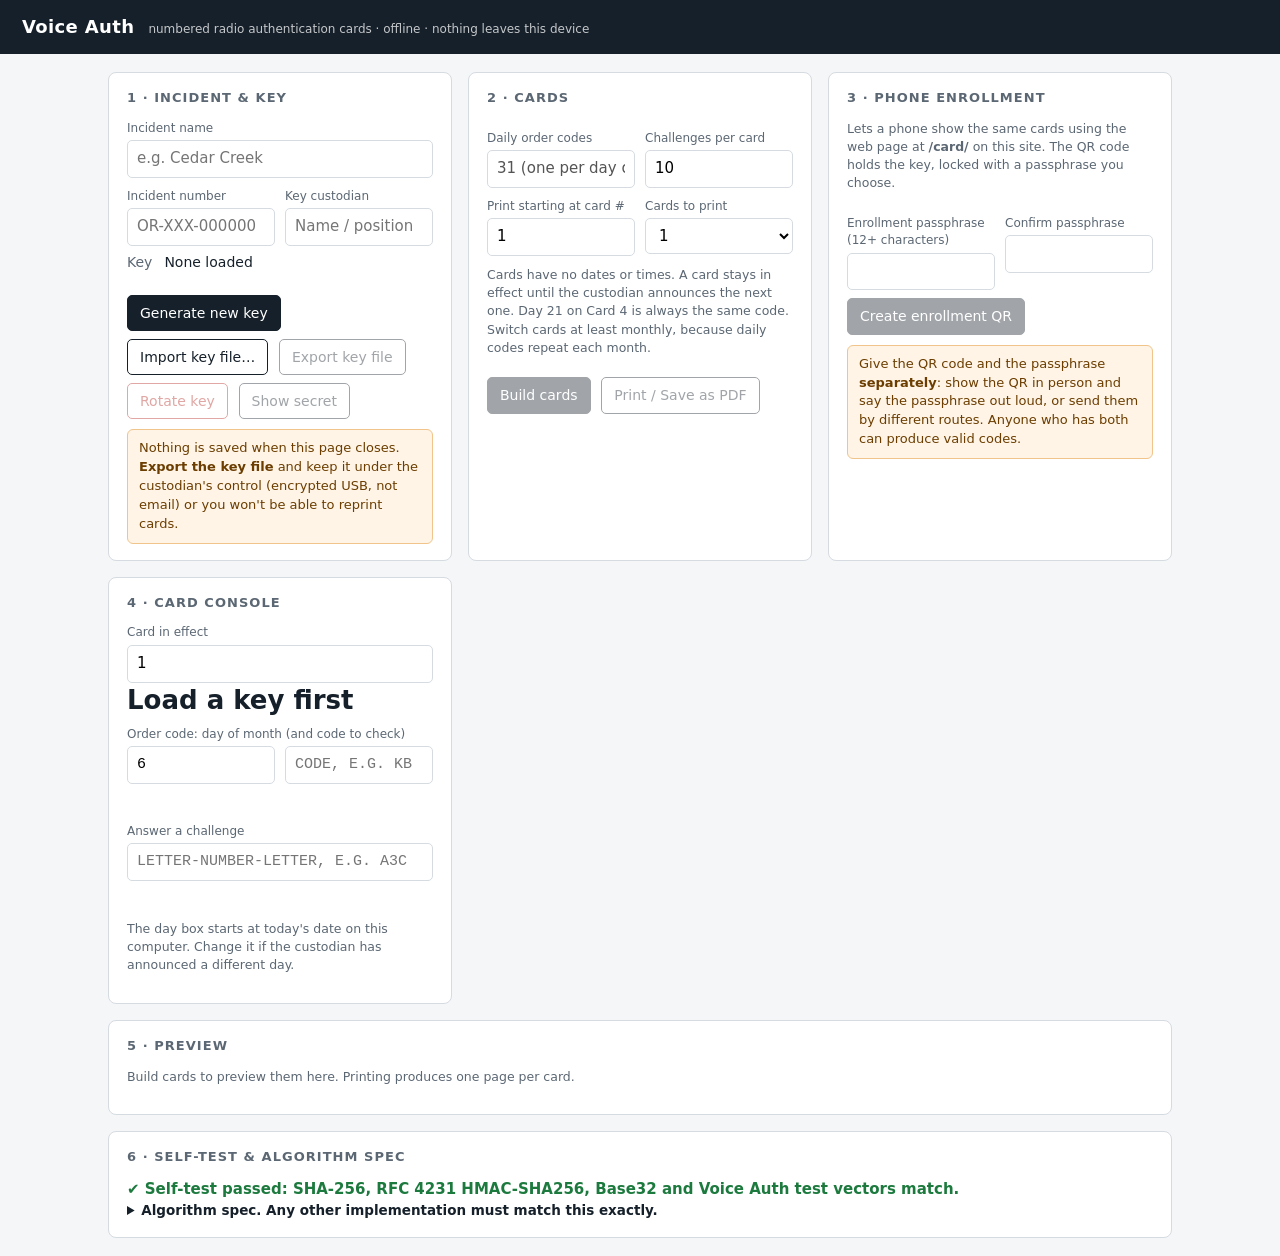
==== commit 2011982f: "Move the self-test into core and run it on the phone card The fixed test vectors were written out in" ====
--- a/index.html
+++ b/index.html
@@ -156,7 +156,7 @@
   <p><b>Challenge/response.</b> Format letter-digit-letter (e.g. A3C), 6,760 possible values. <code>h = HMAC-SHA256(key, "VAUTH1-R|" + label + "|" + CHALLENGE)</code>; <code>n = ((h[0]&lt;&lt;16)|(h[1]&lt;&lt;8)|h[2]) mod 6760</code>; response = letter[n div 260] + digit[(n div 26) mod 10] + letter[n mod 26]. Printed challenges use the same mapping on <code>"VAUTH1-C|" + label + "|" + i</code>, skipping duplicates.</p>
   <p><b>Test vectors.</b> Key = ASCII "12345678901234567890", Card 1: daily codes for days 1–3 = <b>RZ, YB, WT</b>; challenges 1–3 = <b>A6A, W2F, X8O</b>; challenge A3C → <b>I7J</b>. Fingerprint 6ED6.</p>
   <p><b>Strength.</b> A guessed order code has a 1 in 676 chance. A guessed response has a 1 in 6,760 chance. A daily code can be replayed by anyone who overhears it until the day ends, and it comes back on the same day next month on the same card. Struck challenge lines can't be replayed. This catches impersonators and pranksters, not a determined adversary with many attempts, so a failed code on a critical order always means confirm by another path.</p>
-  <p><b>Phone enrollment code.</b> <code>VAUTH1.salt.iterations.iv.ciphertext</code> (base64url). AES-256-GCM, with the key derived by PBKDF2-SHA256 from the passphrase (310,000 iterations, 16-byte random salt). The plaintext is JSON holding the Base32 secret, fingerprint, key version and incident name.</p>
+  <p><b>Phone enrollment code.</b> <code>VAUTH1.salt.iterations.iv.ciphertext</code> (base64url). AES-256-GCM, with the key derived by PBKDF2-SHA256 from the passphrase (310,000 iterations, 16-byte random salt). The plaintext is JSON holding the Base32 secret, fingerprint, key version and incident name. A code with an iteration count outside 100,000–2,000,000 is refused.</p>
   <p><b>Operating rules.</b> The custodian announces the card in effect ("Authentication: Card Four") and, across time zones or near midnight, the day. Strike every challenge line after use. If codes fail, first confirm the card and day. Switch to a new card at least monthly, when challenges run low, or when a card may be compromised. Rotate the key if a set of cards is lost.</p>
   </details>
 </section>
@@ -2471,30 +2471,7 @@
     dv.setUint32(len - 4, bits >>> 0); dv.setUint32(len - 8, Math.floor(bits / 0x100000000));
     return dv;
   }
-  const rotl = (x, n) => (x << n) | (x >>> (32 - n));
   const rotr = (x, n) => (x >>> n) | (x << (32 - n));
-
-  function sha1(msg) {
-    const dv = pad(msg), w = new Uint32Array(80);
-    let h = [0x67452301, 0xEFCDAB89, 0x98BADCFE, 0x10325476, 0xC3D2E1F0];
-    for (let off = 0; off < dv.byteLength; off += 64) {
-      for (let i = 0; i < 16; i++) w[i] = dv.getUint32(off + i * 4);
-      for (let i = 16; i < 80; i++) w[i] = rotl(w[i-3] ^ w[i-8] ^ w[i-14] ^ w[i-16], 1);
-      let [a, b, c, d, e] = h;
-      for (let i = 0; i < 80; i++) {
-        let f, k;
-        if (i < 20) { f = (b & c) | (~b & d); k = 0x5A827999; }
-        else if (i < 40) { f = b ^ c ^ d; k = 0x6ED9EBA1; }
-        else if (i < 60) { f = (b & c) | (b & d) | (c & d); k = 0x8F1BBCDC; }
-        else { f = b ^ c ^ d; k = 0xCA62C1D6; }
-        const t = (rotl(a, 5) + f + e + k + w[i]) >>> 0;
-        e = d; d = c; c = rotl(b, 30); b = a; a = t;
-      }
-      h = h.map((v, i) => (v + [a, b, c, d, e][i]) >>> 0);
-    }
-    const out = new Uint8Array(20), o = new DataView(out.buffer);
-    h.forEach((v, i) => o.setUint32(i * 4, v)); return out;
-  }
 
   const K256 = new Uint32Array([
     0x428a2f98,0x71374491,0xb5c0fbcf,0xe9b5dba5,0x3956c25b,0x59f111f1,0x923f82a4,0xab1c5ed5,
@@ -2564,19 +2541,6 @@
     return new Uint8Array(out);
   }
 
-  // RFC 4226 HOTP / RFC 6238 TOTP (HMAC-SHA1)
-  function hotpRaw(key, counter) {   // RFC 4226 dynamic truncation -> 31-bit integer
-    const c = new Uint8Array(8), dv = new DataView(c.buffer);
-    dv.setUint32(0, Math.floor(counter / 0x100000000)); dv.setUint32(4, counter >>> 0);
-    const h = hmac(sha1, key, c), o = h[19] & 15;
-    return ((h[o] & 0x7f) << 24) | (h[o+1] << 16) | (h[o+2] << 8) | h[o+3];
-  }
-  const hotp = (key, counter, digits = 6) => String(hotpRaw(key, counter) % 10 ** digits).padStart(digits, '0');
-  // Order code: same TOTP value, output as two letters (mod 676) instead of digits
-  const orderCode = (key, counter) => { const n = hotpRaw(key, counter) % 676; return AZ[Math.floor(n / 26)] + AZ[n % 26]; };
-  const totpCounter = (unixSec, step) => Math.floor(unixSec / step);
-  const totp = (key, unixSec, step, digits = 6) => hotp(key, totpCounter(unixSec, step), digits);
-
   // Challenge/response (HMAC-SHA256, letter-digit-letter e.g. A3C)
   const PHON = { A:'ALFA',B:'BRAVO',C:'CHARLIE',D:'DELTA',E:'ECHO',F:'FOXTROT',G:'GOLF',H:'HOTEL',
     I:'INDIA',J:'JULIETT',K:'KILO',L:'LIMA',M:'MIKE',N:'NOVEMBER',O:'OSCAR',P:'PAPA',Q:'QUEBEC',
@@ -2585,7 +2549,6 @@
   const ldl = (h) => { const n = ((h[0] << 16) | (h[1] << 8) | h[2]) % 6760;
     return AZ[Math.floor(n / 260)] + (Math.floor(n / 26) % 10) + AZ[n % 26]; };
   const phon = (s) => s.split('').map((c) => PHON[c] || c).join(' ');
-  const periodLabel = (startMs) => new Date(startMs).toISOString().slice(0, 16) + 'Z';
   const crResponse = (key, label, ch) =>
     ldl(hmac(sha256, key, enc('VAUTH1-R|' + label + '|' + ch.toUpperCase())));
   function crChallenges(key, label, n) {
@@ -2599,7 +2562,7 @@
   // Time-free cards: everything derives from key + card number
   const cardLabel = (no) => 'CARD-' + no;
   const two = (h) => { const n = ((h[0] << 8) | h[1]) % 676; return AZ[Math.floor(n / 26)] + AZ[n % 26]; };
-  function orderLines(key, no, n) {
+  function dailyCodes(key, no, n) {
     const out = [], seen = new Set();
     for (let i = 0; out.length < n && i < 5000; i++) {
       const c = two(hmac(sha256, key, enc('VAUTH1-O|' + cardLabel(no) + '|' + i)));
@@ -2607,51 +2570,113 @@
     }
     return out;
   }
+
+  // A Card: card(key, no) -> { no, dailyCode(day), dailyCodes(), challenges(n), respond(challenge) }
+  //   dailyCode(day): the daily code for day 1-31 of the month. respond('a3c') -> { status: 'ok', response } | { status: 'bad-format' }
+  //   A card number outside 1-9999 or a day outside 1-31 can only come from a bug, so they throw RangeError.
+  const CHALLENGE = /^[A-Z][0-9][A-Z]$/;
+  function card(key, no) {
+    if (!Number.isInteger(no) || no < 1 || no > 9999) throw new RangeError('Card number must be a whole number 1-9999: ' + no);
+    const label = cardLabel(no);
+    let days = null;
+    const all = () => (days = days || dailyCodes(key, no, 31));
+    return {
+      no,
+      dailyCodes: () => all().slice(),
+      dailyCode(day) {
+        if (!Number.isInteger(day) || day < 1 || day > 31) throw new RangeError('Day must be a whole number 1-31: ' + day);
+        return all()[day - 1];
+      },
+      challenges: (n) => crChallenges(key, label, n),
+      respond(challenge) {
+        const ch = String(challenge).toUpperCase();
+        return CHALLENGE.test(ch) ? { status: 'ok', response: crResponse(key, label, ch) } : { status: 'bad-format' };
+      },
+    };
+  }
   const hex = (b) => Array.from(b, (x) => x.toString(16).padStart(2, '0')).join('').toUpperCase();
   const fingerprint = (key) => hex(sha256(key).slice(0, 2));
 
-  return { enc, sha1, sha256, hmac, hex, b32encode, b32decode, hotp, hotpRaw, orderCode, totp, totpCounter,
-           crResponse, crChallenges, periodLabel, phon, fingerprint, cardLabel, orderLines };
+  // Self-test: fixed vectors both pages check when they open. A copy that fails must not be used.
+  // -> { ok, failed: [names of the checks that did not match] }
+  function selfTest() {
+    const k = enc('12345678901234567890'), c1 = card(k, 1);
+    const hm = (key, m) => hex(hmac(sha256, key, enc(m)));
+    const checks = {
+      'sha256 abc (FIPS 180)': () => hex(sha256(enc('abc'))) === 'BA7816BF8F01CFEA414140DE5DAE2223B00361A396177A9CB410FF61F20015AD',
+      'rfc4231 case 1': () => hm(new Uint8Array(20).fill(11), 'Hi There') === 'B0344C61D8DB38535CA8AFCEAF0BF12B881DC200C9833DA726E9376C2E32CFF7',
+      'rfc4231 case 2': () => hm(enc('Jefe'), 'what do ya want for nothing?') === '5BDCC146BF60754E6A042426089575C75A003F089D2739839DEC58B964EC3843',
+      'base32 foobar (RFC 4648)': () => b32encode(enc('foobar')) === 'MZXW6YTBOI' && hex(b32decode('MZXW6YTBOI')) === hex(enc('foobar')),
+      'daily codes card 1': () => c1.dailyCodes().slice(0, 3).join(',') === 'RZ,YB,WT',
+      'challenges card 1': () => c1.challenges(3).join(',') === 'A6A,W2F,X8O',
+      'response A3C card 1': () => c1.respond('A3C').response === 'I7J',
+      'fingerprint': () => fingerprint(k) === '6ED6',
+    };
+    const failed = Object.keys(checks).filter((name) => { try { return !checks[name](); } catch (e) { return true; } });
+    return { ok: failed.length === 0, failed };
+  }
+
+  return { enc, sha256, hmac, hex, b32encode, b32decode, fingerprint, phon, card, selfTest };
 })();
 if (typeof module !== 'undefined') module.exports = VA;
 </script>
-<script>// ===== Voice Auth vault: enrollment codes (passphrase encryption) using the browser's built-in WebCrypto =====
-// Enrollment code format:  VAUTH1.<salt>.<iterations>.<iv>.<ciphertext>   (base64url parts)
-// Encryption: AES-256-GCM, key from PBKDF2-SHA256(passphrase, salt, iterations).
-const Vault = (() => {
+<script>// ===== Voice Auth enrollment code: a key sealed with a passphrase, to carry it from the custodian to a phone =====
+// Format:  VAUTH1.<salt>.<iterations>.<iv>.<ciphertext>   (base64url parts)
+// Encryption: AES-256-GCM, key from PBKDF2-SHA256(passphrase, salt, iterations). Inside: {"s": Base32 key,
+// "f": fingerprint, "v": key version, "n": incident}. This format is fixed: codes already handed out must keep opening.
+//
+//   seal(key, { version, incident }, passphrase) -> { status: 'sealed', code } | { status: 'passphrase-too-short' }
+//   open(code, passphrase) -> { status: 'open', key, fingerprint, version, incident }
+//                           | { status: 'not-a-code' } | { status: 'wrong-passphrase' } | { status: 'damaged' }
+//   looks(text) -> true if text has the shape of an enrollment code (for the QR scanner)
+const EnrollmentCode = (() => {
+  const core = typeof VA !== 'undefined' ? VA : require('./core.js');
   const te = new TextEncoder(), td = new TextDecoder();
+  const ITER = 310000, MIN_ITER = 100000, MAX_ITER = 2000000, MIN_PASSPHRASE = 12, MIN_KEY_BYTES = 16;
+  const SHAPE = /^VAUTH1\.[A-Za-z0-9_-]+\.\d+\.[A-Za-z0-9_-]+\.[A-Za-z0-9_-]+$/;
   const b64u = (u8) => btoa(String.fromCharCode(...u8)).replace(/\+/g, '-').replace(/\//g, '_').replace(/=+$/, '');
   const unb64u = (s) => { s = s.replace(/-/g, '+').replace(/_/g, '/'); s += '='.repeat((4 - (s.length % 4)) % 4);
     return Uint8Array.from(atob(s), (c) => c.charCodeAt(0)); };
   const rand = (n) => crypto.getRandomValues(new Uint8Array(n));
-  const ITER = 310000;
 
   async function deriveKey(pass, salt, iter) {
     const base = await crypto.subtle.importKey('raw', te.encode(pass), 'PBKDF2', false, ['deriveKey']);
     return crypto.subtle.deriveKey({ name: 'PBKDF2', salt, iterations: iter, hash: 'SHA-256' },
       base, { name: 'AES-GCM', length: 256 }, false, ['encrypt', 'decrypt']);
   }
-  const enc = async (key, iv, data) => new Uint8Array(await crypto.subtle.encrypt({ name: 'AES-GCM', iv }, key, data));
-  const dec = async (key, iv, data) => new Uint8Array(await crypto.subtle.decrypt({ name: 'AES-GCM', iv }, key, data));
-
-  // Enrollment code: protects the key while it travels from custodian to phone
-  async function seal(obj, pass, iter = ITER) {
+
+  const looks = (text) => typeof text === 'string' && SHAPE.test(text.trim());
+
+  async function seal(key, { version, incident = '' }, passphrase) {
+    if (String(passphrase).length < MIN_PASSPHRASE) return { status: 'passphrase-too-short' };
+    const payload = { s: core.b32encode(key), f: core.fingerprint(key), v: version, n: incident };
     const salt = rand(16), iv = rand(12);
-    const ct = await enc(await deriveKey(pass, salt, iter), iv, te.encode(JSON.stringify(obj)));
-    return ['VAUTH1', b64u(salt), iter, b64u(iv), b64u(ct)].join('.');
+    const ct = new Uint8Array(await crypto.subtle.encrypt({ name: 'AES-GCM', iv },
+      await deriveKey(passphrase, salt, ITER), te.encode(JSON.stringify(payload))));
+    return { status: 'sealed', code: ['VAUTH1', b64u(salt), ITER, b64u(iv), b64u(ct)].join('.') };
   }
-  async function open(code, pass) {
-    const p = String(code).trim().split('.');
-    if (p.length !== 5 || p[0] !== 'VAUTH1') throw new Error('That is not a Voice Auth enrollment code.');
+
+  async function open(code, passphrase) {
+    code = String(code).trim();
+    if (!looks(code)) return { status: 'not-a-code' };
+    const p = code.split('.'), iter = Number(p[2]);
+    if (!(iter >= MIN_ITER && iter <= MAX_ITER)) return { status: 'not-a-code' };   // refused before any slow work
+    let salt, iv, ct;
+    try { salt = unb64u(p[1]); iv = unb64u(p[3]); ct = unb64u(p[4]); } catch (e) { return { status: 'not-a-code' }; }
+    if (salt.length !== 16 || iv.length !== 12) return { status: 'not-a-code' };
+    let plain;
+    try { plain = await crypto.subtle.decrypt({ name: 'AES-GCM', iv }, await deriveKey(passphrase, salt, iter), ct); }
+    catch (e) { return { status: 'wrong-passphrase' }; }   // also a code changed in transit: AES-GCM can't tell them apart
     try {
-      const pt = await dec(await deriveKey(pass, unb64u(p[1]), +p[2]), unb64u(p[3]), unb64u(p[4]));
-      return JSON.parse(td.decode(pt));
-    } catch (e) { throw new Error('Wrong passphrase, or the code is damaged.'); }
+      const d = JSON.parse(td.decode(plain)), key = core.b32decode(d.s);
+      if (key.length < MIN_KEY_BYTES || core.fingerprint(key) !== d.f) return { status: 'damaged' };
+      return { status: 'open', key, fingerprint: d.f, version: d.v, incident: d.n || '' };
+    } catch (e) { return { status: 'damaged' }; }
   }
 
-  return { seal, open };
+  return { seal, open, looks };
 })();
-if (typeof module !== 'undefined') module.exports = Vault;
+if (typeof module !== 'undefined') module.exports = EnrollmentCode;
 </script>
 <script>(() => {
   const $ = (id) => document.getElementById(id);
@@ -2738,13 +2763,13 @@
     const inc = esc($('incName').value || '—'), incNo = esc($('incNo').value || '—'), cust = esc($('custodian').value || '—');
     const fp = VA.fingerprint(S.key); let html = '';
     for (let cardNo = from; cardNo < from + count; cardNo++) {
-      const label = VA.cardLabel(cardNo);
-      const days = VA.orderLines(S.key, cardNo, 31);
+      const card = VA.card(S.key, cardNo);
+      const days = card.dailyCodes();
       const codes = days.map((oc, i) =>
         `<div><span class="ln">Day ${pad2(i + 1)}</span><b>${oc}</b><i>${VA.phon(oc)}</i></div>`).join('');
-      const ch = VA.crChallenges(S.key, label, nCh), half = Math.ceil(ch.length / 2);
+      const ch = card.challenges(nCh), half = Math.ceil(ch.length / 2);
       const tbl = (list) => `<table><tr><th></th><th>Challenge</th><th>Response</th></tr>${list.map((x) => {
-        const r = VA.crResponse(S.key, label, x);
+        const r = card.respond(x).response;
         return `<tr><td class="box">☐</td><td><b>${x}</b> <span>${VA.phon(x)}</span></td><td><b>${r}</b> <span>${VA.phon(r)}</span></td></tr>`; }).join('')}</table>`;
       html += `<div class="card">
         <div class="banner">CONTROLLED · VOICE AUTHENTICATION CARD</div>
@@ -2768,11 +2793,12 @@
   // ---------- phone enrollment ----------
   $('btnEnroll').onclick = async () => {
     const p1 = $('encPass').value, p2 = $('encPass2').value, out = $('enrollOut');
-    if (p1.length < 12) { out.innerHTML = '<div class="result bad">Use a passphrase of at least 12 characters.</div>'; return; }
     if (p1 !== p2) { out.innerHTML = '<div class="result bad">The passphrases don\'t match.</div>'; return; }
     $('btnEnroll').disabled = true; out.innerHTML = '<div class="note">Encrypting…</div>';
     try {
-      const code = await Vault.seal({ s: S.secret, f: VA.fingerprint(S.key), v: S.version, n: $('incName').value || '' }, p1);
+      const r = await EnrollmentCode.seal(S.key, { version: S.version, incident: $('incName').value || '' }, p1);
+      if (r.status === 'passphrase-too-short') { out.innerHTML = '<div class="result bad">Use a passphrase of at least 12 characters.</div>'; $('btnEnroll').disabled = false; return; }
+      const code = r.code;
       const q = qrcode(0, 'M'); q.addData(code); q.make();
       out.innerHTML = q.createSvgTag({ cellSize: 4, margin: 2, scalable: true }) +
         `<div class="note">Key v${S.version} · fingerprint <b class="mono">${VA.fingerprint(S.key)}</b>. On the phone, open <b>/card/</b> on this site and scan this code.</div>
@@ -2796,7 +2822,7 @@
     $('chkCode').value = code;
     if (!S.key || !day) { el.textContent = ''; el.className = 'result'; return; }
     if (day < 1 || day > 31) { el.className = 'result bad'; el.textContent = 'Day must be 1–31.'; return; }
-    const no = intIn('conCard', 1, 9999), exp = VA.orderLines(S.key, no, 31)[day - 1];
+    const no = intIn('conCard', 1, 9999), exp = VA.card(S.key, no).dailyCode(day);
     if (code.length < 2) { el.className = 'result'; el.textContent = `Card ${no}, day ${pad2(day)} = ${exp} (${VA.phon(exp)})`; return; }
     el.className = 'result ' + (code === exp ? 'ok' : 'bad');
     el.textContent = code === exp ? `✔ VALID: Card ${no}, day ${pad2(day)}`
@@ -2807,8 +2833,9 @@
     const v = $('chkCh').value.toUpperCase().replace(/[^A-Z0-9]/g, ''), el = $('chkChRes');
     $('chkCh').value = v;
     if (!S.key || v.length < 3) { el.textContent = ''; el.className = 'result'; return; }
-    if (!/^[A-Z][0-9][A-Z]$/.test(v)) { el.className = 'result bad'; el.textContent = 'Format is letter-number-letter, e.g. A3C'; return; }
-    const no = intIn('conCard', 1, 9999), r = VA.crResponse(S.key, VA.cardLabel(no), v);
+    const no = intIn('conCard', 1, 9999), res = VA.card(S.key, no).respond(v);
+    if (res.status === 'bad-format') { el.className = 'result bad'; el.textContent = 'Format is letter-number-letter, e.g. A3C'; return; }
+    const r = res.response;
     el.className = 'result ok'; el.textContent = `Card ${no}: ${VA.phon(v)} → respond ${r} (${VA.phon(r)})`;
   });
   $('chkLine').value = new Date().getDate();
@@ -2816,15 +2843,10 @@
 
   // ---------- self-test ----------
   (() => {
-    const k = VA.enc('12345678901234567890');
-    const h = (key, m) => VA.hex(VA.hmac(VA.sha256, key, VA.enc(m))).toLowerCase();
-    const ok = h(VA.enc('Jefe'), 'what do ya want for nothing?') === '5bdcc146bf60754e6a042426089575c75a003f089d2739839dec58b964ec3843'
-      && h(new Uint8Array(20).fill(11), 'Hi There') === 'b0344c61d8db38535ca8afceaf0bf12b881dc200c9833da726e9376c2e32cff7'
-      && VA.orderLines(k, 1, 3).join(',') === 'RZ,YB,WT'
-      && VA.crChallenges(k, VA.cardLabel(1), 3).join(',') === 'A6A,W2F,X8O'
-      && VA.crResponse(k, VA.cardLabel(1), 'A3C') === 'I7J' && VA.fingerprint(k) === '6ED6';
+    const { ok, failed } = VA.selfTest();
     const el = $('selftest'); el.className = 'result ' + (ok ? 'ok' : 'bad');
-    el.textContent = ok ? '✔ Self-test passed: RFC 4231 HMAC-SHA256 vectors and Voice Auth test vectors match.' : '✘ SELF-TEST FAILED. Do not use this copy.';
+    el.textContent = ok ? '✔ Self-test passed: SHA-256, RFC 4231 HMAC-SHA256, Base32 and Voice Auth test vectors match.'
+      : '✘ SELF-TEST FAILED. Do not use this copy. Failed: ' + failed.join(', ');
   })();
 })();
 </script>
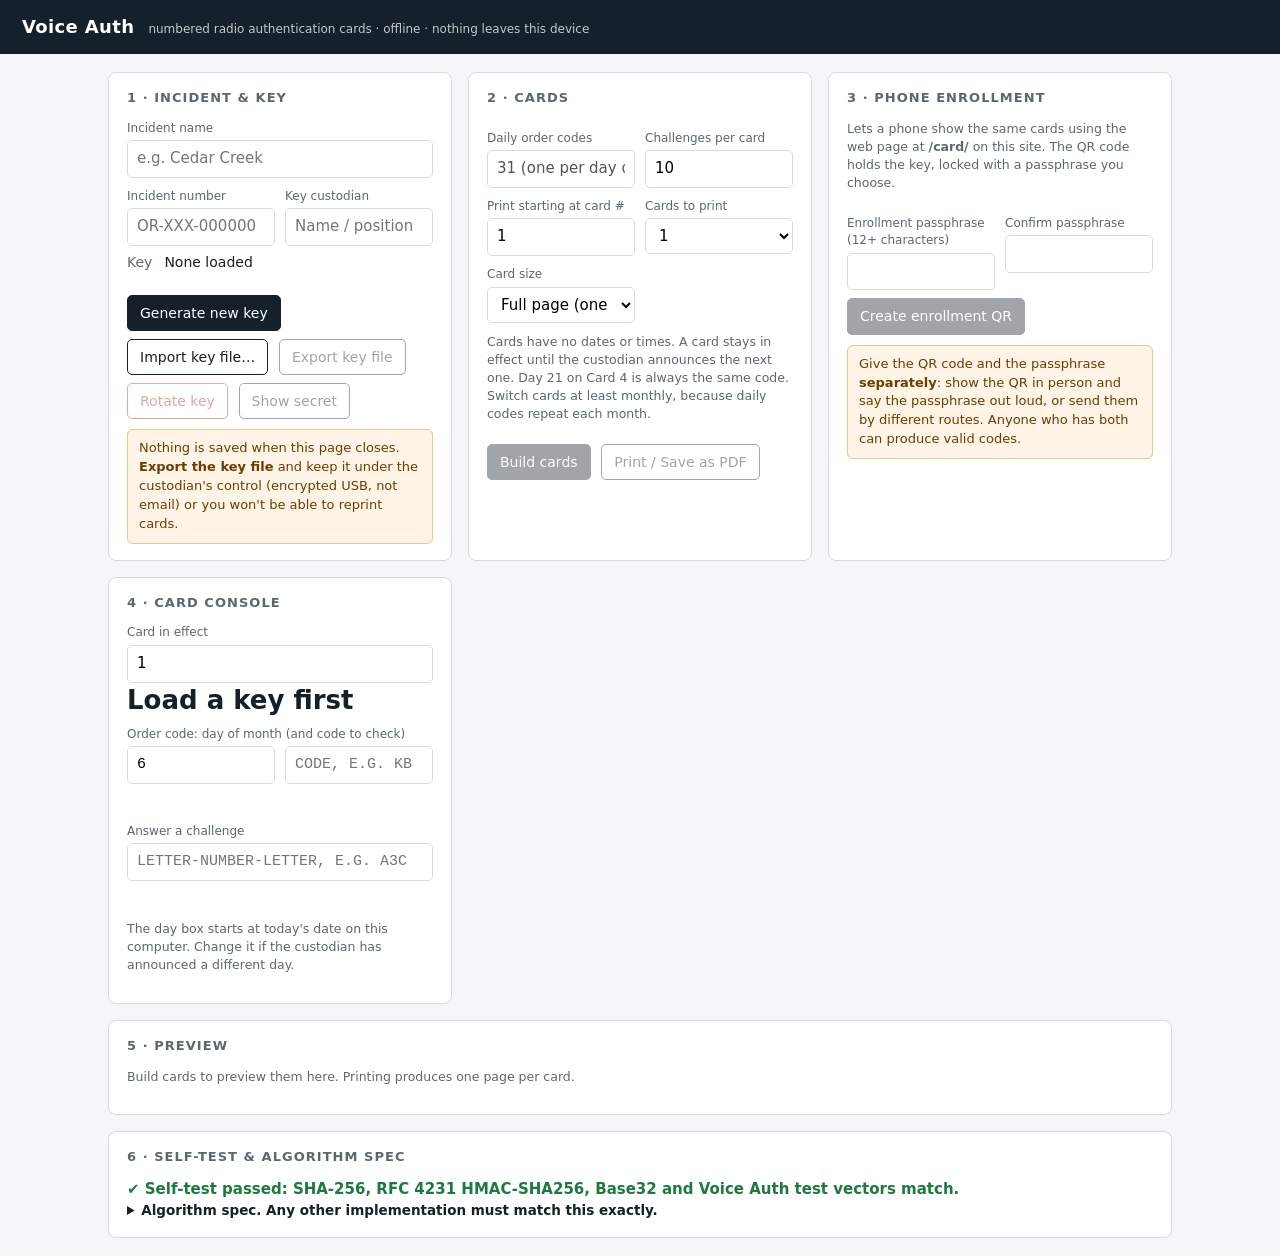
==== commit e11f293c: "Add a badge-size (credit card) print option The custodian tool gets a Card size choice: full page (a" ====
--- a/index.html
+++ b/index.html
@@ -59,6 +59,30 @@
   .card .cr { display:grid; grid-template-columns:1fr 1fr; gap:12px; }
   .card .ft { margin-top:9px; border-top:1.5px solid #000; padding-top:5px; font-size:9.5px; }
 
+  /* Badge size: ISO/IEC 7810 ID-1 (credit card), 85.6 x 53.98 mm. Front and back side by side: cut on the
+     solid outline, fold on the dashed line. Sizes are in mm/pt so they print true at 100% scale. */
+  .badge-pair { display:flex; width:171.2mm; height:53.98mm; margin:0 auto 6mm; break-inside:avoid; page-break-inside:avoid; }
+  .badge { width:85.6mm; height:53.98mm; box-sizing:border-box; border:.3mm solid #000; padding:1.8mm 2.2mm; background:#fff; color:#000;
+           overflow:hidden; display:flex; flex-direction:column; font-family:system-ui,-apple-system,"Segoe UI",Roboto,sans-serif; }
+  .badge.front { border-right:none; }
+  .badge.back { border-left:.3mm dashed #777; }
+  .badge .top { display:flex; justify-content:space-between; align-items:flex-start; gap:2mm; border-bottom:.3mm solid #000; padding-bottom:.8mm; margin-bottom:1mm; }
+  .badge .no { font-weight:800; font-size:17pt; line-height:.95; white-space:nowrap; }
+  .badge .no small { display:block; font-size:5pt; font-weight:700; letter-spacing:.08em; }
+  .badge .meta { text-align:right; font-size:5.5pt; line-height:1.3; min-width:0; }
+  .badge .meta div { white-space:nowrap; overflow:hidden; text-overflow:ellipsis; }
+  .badge .meta b { letter-spacing:.06em; }
+  .badge h4 { font-size:5.5pt; margin:0 0 .5mm; text-transform:uppercase; letter-spacing:.05em; }
+  .badge .days { display:grid; grid-template-columns:repeat(8,1fr); gap:.6mm .6mm; }
+  .badge .days div { display:flex; flex-direction:column; align-items:center; border:.15mm solid #999; border-radius:.6mm; padding:.2mm 0 .3mm;
+                     font:700 10pt ui-monospace,Menlo,Consolas,monospace; line-height:1.05; }
+  .badge .days span { font:600 5pt ui-monospace,Menlo,Consolas,monospace; color:#444; line-height:1.1; }
+  .badge .pairs { display:grid; gap:.3mm 2.2mm; }
+  .badge .pairs div { display:flex; align-items:baseline; gap:.8mm; white-space:nowrap; border-bottom:.15mm dotted #999;
+                      font:700 var(--fs) ui-monospace,Menlo,Consolas,monospace; line-height:1.2; }
+  .badge .pairs i { font-style:normal; font-weight:400; font-size:.8em; }
+  .badge .rule { margin-top:auto; border-top:.3mm solid #000; padding-top:.6mm; font-size:5pt; line-height:1.2; }
+
   @media print {
     @page { size: letter; margin: 0.4in; }
     body { background:#fff; }
@@ -67,6 +91,8 @@
     #cardsPanel { border:0; padding:0; }
     .card { page-break-after:always; break-after:page; }
     .card .cr, .card .ft { break-inside:avoid; }
+    .badge-pair { margin:0 0 5mm; }
+    .badge-pair:nth-child(4n) { page-break-after:always; break-after:page; }
   }
 </style>
 </head>
@@ -106,6 +132,10 @@
     <div><label>Print starting at card #</label><input type="number" id="fromCard" value="1" min="1" max="9999"></div>
     <div><label>Cards to print</label>
       <select id="cardCount"><option selected>1</option><option>2</option><option>3</option><option>5</option><option>10</option><option>20</option><option>30</option></select></div>
+  </div>
+  <div class="row">
+    <div><label>Card size</label>
+      <select id="cardSize"><option value="page" selected>Full page (one page per card)</option><option value="badge">Badge (credit card size, front and back)</option></select></div>
   </div>
   <p class="note">Cards have no dates or times. A card stays in effect until the custodian announces the next one. Day 21 on Card 4 is always the same code. Switch cards at least monthly, because daily codes repeat each month.</p>
   <button class="primary" id="btnBuild" disabled>Build cards</button>
@@ -2751,18 +2781,40 @@
     r.readAsText(f);
   };
   window.addEventListener('beforeunload', (e) => { if (S.key && !S.exported) { e.preventDefault(); e.returnValue = ''; } });
-  ['incName', 'incNo', 'custodian', 'nCh', 'fromCard', 'cardCount'].forEach((id) => $(id).addEventListener('change', clearCards));
+  ['incName', 'incNo', 'custodian', 'nCh', 'fromCard', 'cardCount', 'cardSize'].forEach((id) => $(id).addEventListener('change', clearCards));
 
   function clearCards() { if (!S.cards) return; S.cards = null; $('cards').innerHTML = ''; $('btnPrint').disabled = true;
     $('cardsNote').textContent = 'Settings changed. Build cards again.'; }
 
   // ---------- cards ----------
+  // Badge size (85.6 x 54 mm): front = all 31 daily codes, back = up to BADGE_MAX challenge/response pairs.
+  // No phonetics: they don't fit, and operators read the letters in NATO phonetics anyway.
+  const BADGE_MAX = 32;
+  function badgeHtml(card, nCh, inc, incNo, fp) {
+    const days = card.dailyCodes().map((c, i) => `<div><span>${pad2(i + 1)}</span>${c}</div>`).join('');
+    const ch = card.challenges(Math.min(nCh, BADGE_MAX));
+    const cols = ch.length <= 8 ? 1 : ch.length <= 16 ? 2 : ch.length <= 24 ? 3 : 4;
+    const fs = ['9pt', '8.5pt', '7.5pt', '6.5pt'][cols - 1];
+    const pairs = ch.map((x) => `<div>☐ ${x}<i>→</i>${card.respond(x).response}</div>`).join('');
+    const top = `<div class="no"><small>CARD</small>${card.no}</div>
+        <div class="meta"><div><b>CONTROLLED · VOICE AUTH</b></div><div>${inc}${incNo !== '—' ? ' · #' + incNo : ''}</div><div>Key v${S.version} · FP ${fp}</div></div>`;
+    return `<div class="badge-pair">
+      <div class="badge front"><div class="top">${top}</div>
+        <h4>Daily codes · day of month</h4><div class="days">${days}</div>
+        <div class="rule">Use only the card announced by the custodian. Wrong code or response = NOT authenticated. Report a lost card at once.</div></div>
+      <div class="badge back"><div class="top">${top}</div>
+        <h4>Challenge → response · strike after use</h4><div class="pairs" style="grid-template-columns:repeat(${cols},auto);justify-content:space-around;--fs:${fs}">${pairs}</div>
+        <div class="rule">Never reuse a struck challenge. Unsure? Confirm the card and day, then confirm by another path.</div></div>
+    </div>`;
+  }
+
   $('btnBuild').onclick = () => {
-    const nCh = intIn('nCh', 4, 100);
+    const nCh = intIn('nCh', 4, 100), badge = $('cardSize').value === 'badge';
     const from = intIn('fromCard', 1, 9999), count = +$('cardCount').value;
     const inc = esc($('incName').value || '—'), incNo = esc($('incNo').value || '—'), cust = esc($('custodian').value || '—');
     const fp = VA.fingerprint(S.key); let html = '';
     for (let cardNo = from; cardNo < from + count; cardNo++) {
+      if (badge) { html += badgeHtml(VA.card(S.key, cardNo), nCh, inc, incNo, fp); continue; }
       const card = VA.card(S.key, cardNo);
       const days = card.dailyCodes();
       const codes = days.map((oc, i) =>
@@ -2786,7 +2838,9 @@
       </div>`;
     }
     $('cards').innerHTML = html; S.cards = true; $('btnPrint').disabled = false;
-    $('cardsNote').textContent = `Card${count > 1 ? 's' : ''} ${from}${count > 1 ? '–' + (from + count - 1) : ''} built for key v${S.version} (FP ${fp}). One page per card.`;
+    $('cardsNote').textContent = `Card${count > 1 ? 's' : ''} ${from}${count > 1 ? '–' + (from + count - 1) : ''} built for key v${S.version} (FP ${fp}). `
+      + (badge ? `Badge size, 4 per page${nCh > BADGE_MAX ? `, first ${BADGE_MAX} challenges` : ''}. Print at 100% scale (Actual size), cut on the solid outline and fold on the dashed line.`
+        : 'One page per card.');
   };
   $('btnPrint').onclick = () => window.print();
 
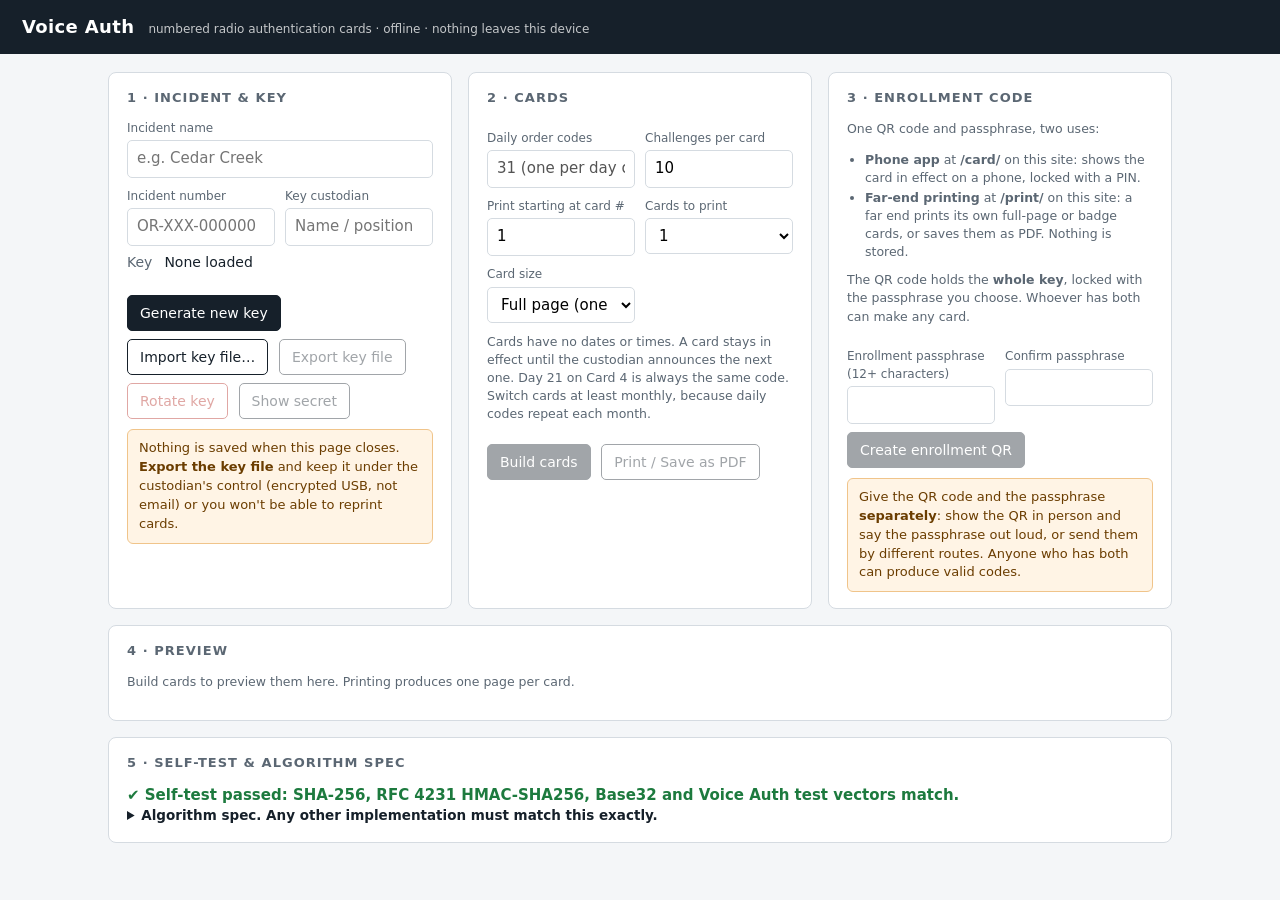
==== commit d53b79e2: "Add far-end printing and remove the card console A far end can now print its own cards from the same" ====
--- a/index.html
+++ b/index.html
@@ -32,10 +32,11 @@
   .result.ok { color:var(--ok); } .result.bad { color:var(--bad); }
   #enrollOut svg { width:220px; height:220px; display:block; margin:10px 0 4px; }
   #enrollOut textarea { width:100%; font:11px ui-monospace,Menlo,Consolas,monospace; height:60px; }
-  .contitle { font:700 26px/1.2 system-ui,sans-serif; margin:2px 0 4px; }
   details summary { cursor:pointer; font-weight:600; }
+  ul.uses { margin:4px 0 0; padding-left:18px; } ul.uses li { margin:2px 0; }
   .spec { font-size:13.5px; } .spec code { background:#eef1f4; padding:1px 4px; border-radius:3px; }
 
+  /* ===== Voice Auth card sheet styles: printed cards, shared by the custodian tool and the far-end print page ===== */
   /* ---------- printed card ---------- */
   #cards { display:grid; gap:18px; }
   .card { background:#fff; border:2px solid #000; padding:14px 16px; color:#000; font-size:11px; }
@@ -85,14 +86,18 @@
 
   @media print {
     @page { size: letter; margin: 0.4in; }
+    .card { page-break-after:always; break-after:page; }
+    .card .cr, .card .ft { break-inside:avoid; }
+    .badge-pair { margin:0 0 5mm; }
+    .badge-pair:nth-child(4n) { page-break-after:always; break-after:page; }
+  }
+
+
+  @media print {
     body { background:#fff; }
     header, main > section:not(#cardsPanel), #cardsPanel > :not(#cards) { display:none !important; }
     main { display:block; padding:0; max-width:none; }
     #cardsPanel { border:0; padding:0; }
-    .card { page-break-after:always; break-after:page; }
-    .card .cr, .card .ft { break-inside:avoid; }
-    .badge-pair { margin:0 0 5mm; }
-    .badge-pair:nth-child(4n) { page-break-after:always; break-after:page; }
   }
 </style>
 </head>
@@ -143,8 +148,13 @@
 </section>
 
 <section class="panel">
-  <h2>3 · Phone enrollment</h2>
-  <p class="note" style="margin-top:0">Lets a phone show the same cards using the web page at <b>/card/</b> on this site. The QR code holds the key, locked with a passphrase you choose.</p>
+  <h2>3 · Enrollment code</h2>
+  <p class="note" style="margin-top:0">One QR code and passphrase, two uses:</p>
+  <ul class="note uses">
+    <li><b>Phone app</b> at <b>/card/</b> on this site: shows the card in effect on a phone, locked with a PIN.</li>
+    <li><b>Far-end printing</b> at <b>/print/</b> on this site: a far end prints its own full-page or badge cards, or saves them as PDF. Nothing is stored.</li>
+  </ul>
+  <p class="note">The QR code holds the <b>whole key</b>, locked with the passphrase you choose. Whoever has both can make any card.</p>
   <div class="row">
     <div><label>Enrollment passphrase (12+ characters)</label><input type="password" id="encPass" autocomplete="new-password"></div>
     <div><label>Confirm passphrase</label><input type="password" id="encPass2" autocomplete="new-password"></div>
@@ -154,30 +164,14 @@
   <div class="warn">Give the QR code and the passphrase <b>separately</b>: show the QR in person and say the passphrase out loud, or send them by different routes. Anyone who has both can produce valid codes.</div>
 </section>
 
-<section class="panel">
-  <h2>4 · Card console</h2>
-  <label>Card in effect</label><input type="number" id="conCard" value="1" min="1" max="9999">
-  <div class="contitle" id="conTitle"></div>
-  <label>Order code: day of month (and code to check)</label>
-  <div class="row">
-    <input id="chkLine" class="mono" type="number" min="1" max="31" placeholder="Day, e.g. 21">
-    <input id="chkCode" class="mono" maxlength="2" placeholder="Code, e.g. KB" style="text-transform:uppercase">
-  </div>
-  <div class="result" id="chkLineRes"></div>
-  <label>Answer a challenge</label>
-  <input id="chkCh" class="mono" maxlength="3" placeholder="letter-number-letter, e.g. A3C" style="text-transform:uppercase">
-  <div class="result" id="chkChRes"></div>
-  <p class="note">The day box starts at today's date on this computer. Change it if the custodian has announced a different day.</p>
-</section>
-
 <section class="panel wide" id="cardsPanel">
-  <h2>5 · Preview</h2>
+  <h2>4 · Preview</h2>
   <p class="note" id="cardsNote">Build cards to preview them here. Printing produces one page per card.</p>
   <div id="cards"></div>
 </section>
 
 <section class="panel wide">
-  <h2>6 · Self-test &amp; algorithm spec</h2>
+  <h2>5 · Self-test &amp; algorithm spec</h2>
   <div id="selftest" class="result"></div>
   <details class="spec"><summary>Algorithm spec. Any other implementation must match this exactly.</summary>
   <p><b>Key.</b> 20 random bytes (160-bit) from the browser's cryptographic random generator, exchanged as RFC 4648 Base32. Key fingerprint = first 2 bytes of SHA-256(key), in hex.</p>
@@ -186,7 +180,7 @@
   <p><b>Challenge/response.</b> Format letter-digit-letter (e.g. A3C), 6,760 possible values. <code>h = HMAC-SHA256(key, "VAUTH1-R|" + label + "|" + CHALLENGE)</code>; <code>n = ((h[0]&lt;&lt;16)|(h[1]&lt;&lt;8)|h[2]) mod 6760</code>; response = letter[n div 260] + digit[(n div 26) mod 10] + letter[n mod 26]. Printed challenges use the same mapping on <code>"VAUTH1-C|" + label + "|" + i</code>, skipping duplicates.</p>
   <p><b>Test vectors.</b> Key = ASCII "12345678901234567890", Card 1: daily codes for days 1–3 = <b>RZ, YB, WT</b>; challenges 1–3 = <b>A6A, W2F, X8O</b>; challenge A3C → <b>I7J</b>. Fingerprint 6ED6.</p>
   <p><b>Strength.</b> A guessed order code has a 1 in 676 chance. A guessed response has a 1 in 6,760 chance. A daily code can be replayed by anyone who overhears it until the day ends, and it comes back on the same day next month on the same card. Struck challenge lines can't be replayed. This catches impersonators and pranksters, not a determined adversary with many attempts, so a failed code on a critical order always means confirm by another path.</p>
-  <p><b>Phone enrollment code.</b> <code>VAUTH1.salt.iterations.iv.ciphertext</code> (base64url). AES-256-GCM, with the key derived by PBKDF2-SHA256 from the passphrase (310,000 iterations, 16-byte random salt). The plaintext is JSON holding the Base32 secret, fingerprint, key version and incident name. A code with an iteration count outside 100,000–2,000,000 is refused.</p>
+  <p><b>Enrollment code</b> (phone app at /card/, far-end printing at /print/). <code>VAUTH1.salt.iterations.iv.ciphertext</code> (base64url). AES-256-GCM, with the key derived by PBKDF2-SHA256 from the passphrase (310,000 iterations, 16-byte random salt). The plaintext is JSON holding the Base32 secret, fingerprint, key version and incident name. A code with an iteration count outside 100,000–2,000,000 is refused.</p>
   <p><b>Operating rules.</b> The custodian announces the card in effect ("Authentication: Card Four") and, across time zones or near midnight, the day. Strike every challenge line after use. If codes fail, first confirm the card and day. Switch to a new card at least monthly, when challenges run low, or when a card may be compromised. Rotate the key if a set of cards is lost.</p>
   </details>
 </section>
@@ -2708,11 +2702,116 @@
 })();
 if (typeof module !== 'undefined') module.exports = EnrollmentCode;
 </script>
+<script>// ===== Voice Auth card sheet: printed cards, shared by the custodian tool and the far-end print page =====
+// CardSheet.html(key, { from, count, challenges, size: 'page' | 'badge', version, fingerprint, incident, incidentNo, custodian })
+//   -> { html, note }   html goes in #cards; note says what was built and how to print it. Styles: cardsheet.css.
+// Full page: one page per card, with phonetics. Badge: 85.6 x 54 mm (ISO/IEC 7810 ID-1), front = all 31 daily codes,
+// back = up to BADGE_MAX challenge/response pairs; no phonetics (they don't fit, and operators read NATO phonetics anyway).
+const CardSheet = (() => {
+  const core = typeof VA !== 'undefined' ? VA : require('./core.js');
+  const BADGE_MAX = 32;
+  const esc = (s) => String(s).replace(/[&<>"']/g, (c) => ({ '&': '&amp;', '<': '&lt;', '>': '&gt;', '"': '&quot;', "'": '&#39;' }[c]));
+  const pad2 = (n) => String(n).padStart(2, '0');
+
+  function badgeHtml(card, nCh, inc, incNo, version, fp) {
+    const days = card.dailyCodes().map((c, i) => `<div><span>${pad2(i + 1)}</span>${c}</div>`).join('');
+    const ch = card.challenges(Math.min(nCh, BADGE_MAX));
+    const cols = ch.length <= 8 ? 1 : ch.length <= 16 ? 2 : ch.length <= 24 ? 3 : 4;
+    const fs = ['9pt', '8.5pt', '7.5pt', '6.5pt'][cols - 1];
+    const pairs = ch.map((x) => `<div>☐ ${x}<i>→</i>${card.respond(x).response}</div>`).join('');
+    const top = `<div class="no"><small>CARD</small>${card.no}</div>
+        <div class="meta"><div><b>CONTROLLED · VOICE AUTH</b></div><div>${inc}${incNo !== '—' ? ' · #' + incNo : ''}</div><div>Key v${version} · FP ${fp}</div></div>`;
+    return `<div class="badge-pair">
+      <div class="badge front"><div class="top">${top}</div>
+        <h4>Daily codes · day of month</h4><div class="days">${days}</div>
+        <div class="rule">Use only the card announced by the custodian. Wrong code or response = NOT authenticated. Report a lost card at once.</div></div>
+      <div class="badge back"><div class="top">${top}</div>
+        <h4>Challenge → response · strike after use</h4><div class="pairs" style="grid-template-columns:repeat(${cols},auto);justify-content:space-around;--fs:${fs}">${pairs}</div>
+        <div class="rule">Never reuse a struck challenge. Unsure? Confirm the card and day, then confirm by another path.</div></div>
+    </div>`;
+  }
+
+  function pageHtml(card, nCh, inc, incNo, cust, version, fp) {
+    const codes = card.dailyCodes().map((oc, i) =>
+      `<div><span class="ln">Day ${pad2(i + 1)}</span><b>${oc}</b><i>${core.phon(oc)}</i></div>`).join('');
+    const ch = card.challenges(nCh), half = Math.ceil(ch.length / 2);
+    const tbl = (list) => `<table><tr><th></th><th>Challenge</th><th>Response</th></tr>${list.map((x) => {
+      const r = card.respond(x).response;
+      return `<tr><td class="box">☐</td><td><b>${x}</b> <span>${core.phon(x)}</span></td><td><b>${r}</b> <span>${core.phon(r)}</span></td></tr>`; }).join('')}</table>`;
+    return `<div class="card">
+        <div class="banner">CONTROLLED · VOICE AUTHENTICATION CARD</div>
+        <div class="hd">
+          <div class="cardno"><b>Card</b>${card.no}</div>
+          <div><b>Incident</b>${inc}<br><b style="margin-top:4px">Incident #</b>${incNo}</div>
+          <div><b>Key</b>v${version} · FP ${fp}<br><b style="margin-top:4px">Key custodian</b>${cust}</div>
+        </div>
+        <h3>1 · Daily order codes: use the code for today's day of the month. Sender says "Auth KILO BRAVO"; receiver checks it against today</h3>
+        <div class="codes">${codes}</div>
+        <h3>2 · Challenge / response: pick an unused challenge, strike it after use</h3>
+        <div class="cr">${tbl(ch.slice(0, half))}${tbl(ch.slice(half))}</div>
+        <div class="ft"><b>Rules:</b> Use only the card number announced by the key custodian. It stays in effect until a new card is announced. Around midnight, or when units are in different time zones, the day announced by the key custodian governs. Strike each challenge line after use and never reuse it. A wrong code or response means NOT authenticated: first confirm you are on the same card and day, then confirm by another path. Do not act on unauthenticated traffic. Report a lost card immediately to the key custodian, who will switch cards or rotate the key.</div>
+      </div>`;
+  }
+
+  function html(key, o) {
+    const badge = o.size === 'badge';
+    const inc = esc(o.incident || '—'), incNo = esc(o.incidentNo || '—'), cust = esc(o.custodian || '—');
+    const fp = esc(o.fingerprint), version = esc(o.version);
+    let out = '';
+    for (let no = o.from; no < o.from + o.count; no++) {
+      const card = core.card(key, no);
+      out += badge ? badgeHtml(card, o.challenges, inc, incNo, version, fp) : pageHtml(card, o.challenges, inc, incNo, cust, version, fp);
+    }
+    const note = `Card${o.count > 1 ? 's' : ''} ${o.from}${o.count > 1 ? '–' + (o.from + o.count - 1) : ''} built for key v${o.version} (FP ${o.fingerprint}). `
+      + (badge ? `Badge size, 4 per page${o.challenges > BADGE_MAX ? `, first ${BADGE_MAX} challenges` : ''}. Print at 100% scale (Actual size), cut on the solid outline and fold on the dashed line.`
+        : 'One page per card.');
+    return { html: out, note };
+  }
+
+  return { html };
+})();
+if (typeof module !== 'undefined') module.exports = CardSheet;
+</script>
+<script>// ===== Voice Auth custodian tool: enrollment code panel =====
+// Seals the loaded key into an enrollment code and shows it as a QR code. The same QR and passphrase serve
+// the phone app (/card/) and far-end printing (/print/).
+//   EnrollPanel.attach(getKey)   getKey() -> { key, version, incident } for the loaded key, or null
+//   EnrollPanel.reset()          clears a shown QR (call when the key changes)
+const EnrollPanel = (() => {
+  const $ = (id) => document.getElementById(id);
+  const esc = (s) => String(s).replace(/[&<>"']/g, (c) => ({ '&': '&amp;', '<': '&lt;', '>': '&gt;', '"': '&quot;', "'": '&#39;' }[c]));
+  const reset = () => { $('enrollOut').innerHTML = ''; };
+
+  function attach(getKey) {
+    $('btnEnroll').onclick = async () => {
+      const k = getKey(); if (!k) return;
+      const p1 = $('encPass').value, p2 = $('encPass2').value, out = $('enrollOut');
+      if (p1 !== p2) { out.innerHTML = '<div class="result bad">The passphrases don\'t match.</div>'; return; }
+      $('btnEnroll').disabled = true; out.innerHTML = '<div class="note">Encrypting…</div>';
+      try {
+        const r = await EnrollmentCode.seal(k.key, { version: k.version, incident: k.incident }, p1);
+        if (r.status === 'passphrase-too-short') out.innerHTML = '<div class="result bad">Use a passphrase of at least 12 characters.</div>';
+        else {
+          const q = qrcode(0, 'M'); q.addData(r.code); q.make();
+          out.innerHTML = q.createSvgTag({ cellSize: 4, margin: 2, scalable: true }) +
+            `<div class="note">Key v${esc(k.version)} · fingerprint <b class="mono">${VA.fingerprint(k.key)}</b>. Scan this code on a phone at <b>/card/</b>, or at a far end at <b>/print/</b> on this site.</div>
+             <label>Or copy the enrollment code (still needs the passphrase)</label><textarea readonly id="enrollCode">${esc(r.code)}</textarea>
+             <button id="btnHideEnroll">Hide QR</button>`;
+          $('btnHideEnroll').onclick = reset;
+          $('encPass').value = $('encPass2').value = '';
+        }
+      } catch (e) { out.innerHTML = `<div class="result bad">${esc(e.message)}</div>`; }
+      $('btnEnroll').disabled = false;
+    };
+  }
+
+  return { attach, reset };
+})();
+</script>
 <script>(() => {
   const $ = (id) => document.getElementById(id);
   const S = { key: null, secret: '', version: 0, created: '', exported: true, cards: null };
   const esc = (s) => String(s).replace(/[&<>"']/g, (c) => ({ '&':'&amp;','<':'&lt;','>':'&gt;','"':'&quot;',"'":'&#39;' }[c]));
-  const pad2 = (n) => String(n).padStart(2, '0');
   const when = (iso) => iso ? new Date(iso).toLocaleString([], { year: 'numeric', month: 'short', day: 'numeric', hour: '2-digit', minute: '2-digit' }) : '';
   const intIn = (id, lo, hi) => Math.min(hi, Math.max(lo, Math.floor(+$(id).value || lo)));
 
@@ -2721,8 +2820,8 @@
     S.key = bytes; S.secret = VA.b32encode(bytes); S.version = version; S.created = created;
     $('secretBox').hidden = true; $('btnShow').textContent = 'Show secret';
     ['btnExport', 'btnRotate', 'btnShow', 'btnBuild', 'btnEnroll'].forEach((b) => ($(b).disabled = false));
-    $('enrollOut').innerHTML = '';
-    renderKeyInfo(); clearCards(); refreshConsole();
+    EnrollPanel.reset();
+    renderKeyInfo(); clearCards();
   }
   function renderKeyInfo() {
     $('keyInfo').innerHTML = S.key
@@ -2787,113 +2886,16 @@
     $('cardsNote').textContent = 'Settings changed. Build cards again.'; }
 
   // ---------- cards ----------
-  // Badge size (85.6 x 54 mm): front = all 31 daily codes, back = up to BADGE_MAX challenge/response pairs.
-  // No phonetics: they don't fit, and operators read the letters in NATO phonetics anyway.
-  const BADGE_MAX = 32;
-  function badgeHtml(card, nCh, inc, incNo, fp) {
-    const days = card.dailyCodes().map((c, i) => `<div><span>${pad2(i + 1)}</span>${c}</div>`).join('');
-    const ch = card.challenges(Math.min(nCh, BADGE_MAX));
-    const cols = ch.length <= 8 ? 1 : ch.length <= 16 ? 2 : ch.length <= 24 ? 3 : 4;
-    const fs = ['9pt', '8.5pt', '7.5pt', '6.5pt'][cols - 1];
-    const pairs = ch.map((x) => `<div>☐ ${x}<i>→</i>${card.respond(x).response}</div>`).join('');
-    const top = `<div class="no"><small>CARD</small>${card.no}</div>
-        <div class="meta"><div><b>CONTROLLED · VOICE AUTH</b></div><div>${inc}${incNo !== '—' ? ' · #' + incNo : ''}</div><div>Key v${S.version} · FP ${fp}</div></div>`;
-    return `<div class="badge-pair">
-      <div class="badge front"><div class="top">${top}</div>
-        <h4>Daily codes · day of month</h4><div class="days">${days}</div>
-        <div class="rule">Use only the card announced by the custodian. Wrong code or response = NOT authenticated. Report a lost card at once.</div></div>
-      <div class="badge back"><div class="top">${top}</div>
-        <h4>Challenge → response · strike after use</h4><div class="pairs" style="grid-template-columns:repeat(${cols},auto);justify-content:space-around;--fs:${fs}">${pairs}</div>
-        <div class="rule">Never reuse a struck challenge. Unsure? Confirm the card and day, then confirm by another path.</div></div>
-    </div>`;
-  }
-
   $('btnBuild').onclick = () => {
-    const nCh = intIn('nCh', 4, 100), badge = $('cardSize').value === 'badge';
     const from = intIn('fromCard', 1, 9999), count = +$('cardCount').value;
-    const inc = esc($('incName').value || '—'), incNo = esc($('incNo').value || '—'), cust = esc($('custodian').value || '—');
-    const fp = VA.fingerprint(S.key); let html = '';
-    for (let cardNo = from; cardNo < from + count; cardNo++) {
-      if (badge) { html += badgeHtml(VA.card(S.key, cardNo), nCh, inc, incNo, fp); continue; }
-      const card = VA.card(S.key, cardNo);
-      const days = card.dailyCodes();
-      const codes = days.map((oc, i) =>
-        `<div><span class="ln">Day ${pad2(i + 1)}</span><b>${oc}</b><i>${VA.phon(oc)}</i></div>`).join('');
-      const ch = card.challenges(nCh), half = Math.ceil(ch.length / 2);
-      const tbl = (list) => `<table><tr><th></th><th>Challenge</th><th>Response</th></tr>${list.map((x) => {
-        const r = card.respond(x).response;
-        return `<tr><td class="box">☐</td><td><b>${x}</b> <span>${VA.phon(x)}</span></td><td><b>${r}</b> <span>${VA.phon(r)}</span></td></tr>`; }).join('')}</table>`;
-      html += `<div class="card">
-        <div class="banner">CONTROLLED · VOICE AUTHENTICATION CARD</div>
-        <div class="hd">
-          <div class="cardno"><b>Card</b>${cardNo}</div>
-          <div><b>Incident</b>${inc}<br><b style="margin-top:4px">Incident #</b>${incNo}</div>
-          <div><b>Key</b>v${S.version} · FP ${fp}<br><b style="margin-top:4px">Key custodian</b>${cust}</div>
-        </div>
-        <h3>1 · Daily order codes: use the code for today's day of the month. Sender says "Auth KILO BRAVO"; receiver checks it against today</h3>
-        <div class="codes">${codes}</div>
-        <h3>2 · Challenge / response: pick an unused challenge, strike it after use</h3>
-        <div class="cr">${tbl(ch.slice(0, half))}${tbl(ch.slice(half))}</div>
-        <div class="ft"><b>Rules:</b> Use only the card number announced by the key custodian. It stays in effect until a new card is announced. Around midnight, or when units are in different time zones, the day announced by the key custodian governs. Strike each challenge line after use and never reuse it. A wrong code or response means NOT authenticated: first confirm you are on the same card and day, then confirm by another path. Do not act on unauthenticated traffic. Report a lost card immediately to the key custodian, who will switch cards or rotate the key.</div>
-      </div>`;
-    }
+    const { html, note } = CardSheet.html(S.key, { from, count, challenges: intIn('nCh', 4, 100), size: $('cardSize').value,
+      version: S.version, fingerprint: VA.fingerprint(S.key), incident: $('incName').value, incidentNo: $('incNo').value, custodian: $('custodian').value });
     $('cards').innerHTML = html; S.cards = true; $('btnPrint').disabled = false;
-    $('cardsNote').textContent = `Card${count > 1 ? 's' : ''} ${from}${count > 1 ? '–' + (from + count - 1) : ''} built for key v${S.version} (FP ${fp}). `
-      + (badge ? `Badge size, 4 per page${nCh > BADGE_MAX ? `, first ${BADGE_MAX} challenges` : ''}. Print at 100% scale (Actual size), cut on the solid outline and fold on the dashed line.`
-        : 'One page per card.');
+    $('cardsNote').textContent = note;
   };
   $('btnPrint').onclick = () => window.print();
 
-  // ---------- phone enrollment ----------
-  $('btnEnroll').onclick = async () => {
-    const p1 = $('encPass').value, p2 = $('encPass2').value, out = $('enrollOut');
-    if (p1 !== p2) { out.innerHTML = '<div class="result bad">The passphrases don\'t match.</div>'; return; }
-    $('btnEnroll').disabled = true; out.innerHTML = '<div class="note">Encrypting…</div>';
-    try {
-      const r = await EnrollmentCode.seal(S.key, { version: S.version, incident: $('incName').value || '' }, p1);
-      if (r.status === 'passphrase-too-short') { out.innerHTML = '<div class="result bad">Use a passphrase of at least 12 characters.</div>'; $('btnEnroll').disabled = false; return; }
-      const code = r.code;
-      const q = qrcode(0, 'M'); q.addData(code); q.make();
-      out.innerHTML = q.createSvgTag({ cellSize: 4, margin: 2, scalable: true }) +
-        `<div class="note">Key v${S.version} · fingerprint <b class="mono">${VA.fingerprint(S.key)}</b>. On the phone, open <b>/card/</b> on this site and scan this code.</div>
-         <label>Or copy the enrollment code (still needs the passphrase)</label><textarea readonly id="enrollCode">${esc(code)}</textarea>
-         <button id="btnHideEnroll">Hide QR</button>`;
-      $('btnHideEnroll').onclick = () => { out.innerHTML = ''; };
-      $('encPass').value = $('encPass2').value = '';
-    } catch (e) { out.innerHTML = `<div class="result bad">${esc(e.message)}</div>`; }
-    $('btnEnroll').disabled = false;
-  };
-
-  // ---------- card console ----------
-  function refreshConsole() {
-    const no = intIn('conCard', 1, 9999);
-    $('conTitle').textContent = S.key ? `Card ${no} in effect` : 'Load a key first';
-    $('chkLine').dispatchEvent(new Event('input')); $('chkCh').dispatchEvent(new Event('input'));
-  }
-  $('conCard').addEventListener('input', refreshConsole);
-  const lineLookup = () => {
-    const el = $('chkLineRes'), day = Math.floor(+$('chkLine').value), code = $('chkCode').value.toUpperCase().replace(/[^A-Z]/g, '');
-    $('chkCode').value = code;
-    if (!S.key || !day) { el.textContent = ''; el.className = 'result'; return; }
-    if (day < 1 || day > 31) { el.className = 'result bad'; el.textContent = 'Day must be 1–31.'; return; }
-    const no = intIn('conCard', 1, 9999), exp = VA.card(S.key, no).dailyCode(day);
-    if (code.length < 2) { el.className = 'result'; el.textContent = `Card ${no}, day ${pad2(day)} = ${exp} (${VA.phon(exp)})`; return; }
-    el.className = 'result ' + (code === exp ? 'ok' : 'bad');
-    el.textContent = code === exp ? `✔ VALID: Card ${no}, day ${pad2(day)}`
-      : `✘ NOT VALID for Card ${no}, day ${pad2(day)}. Confirm the card and day, then confirm by another path.`;
-  };
-  $('chkLine').addEventListener('input', lineLookup); $('chkCode').addEventListener('input', lineLookup);
-  $('chkCh').addEventListener('input', () => {
-    const v = $('chkCh').value.toUpperCase().replace(/[^A-Z0-9]/g, ''), el = $('chkChRes');
-    $('chkCh').value = v;
-    if (!S.key || v.length < 3) { el.textContent = ''; el.className = 'result'; return; }
-    const no = intIn('conCard', 1, 9999), res = VA.card(S.key, no).respond(v);
-    if (res.status === 'bad-format') { el.className = 'result bad'; el.textContent = 'Format is letter-number-letter, e.g. A3C'; return; }
-    const r = res.response;
-    el.className = 'result ok'; el.textContent = `Card ${no}: ${VA.phon(v)} → respond ${r} (${VA.phon(r)})`;
-  });
-  $('chkLine').value = new Date().getDate();
-  refreshConsole();
+  EnrollPanel.attach(() => S.key && { key: S.key, version: S.version, incident: $('incName').value || '' });
 
   // ---------- self-test ----------
   (() => {
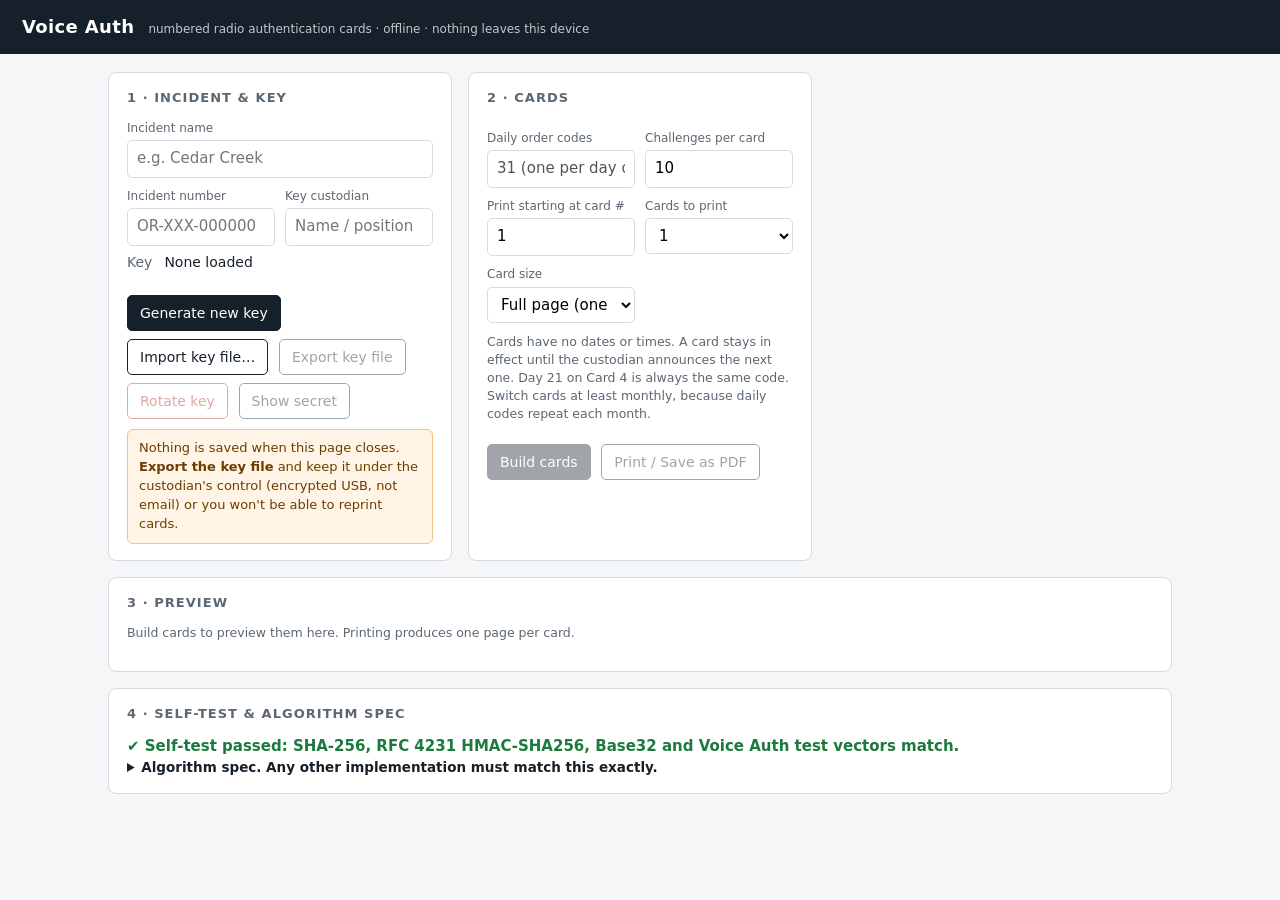
==== commit fbe5514c: "Remove phone enrollment, the phone card and far-end printing The enrollment code was the only way a " ====
--- a/index.html
+++ b/index.html
@@ -30,13 +30,10 @@
   .warn { background:#fff4e5; border:1px solid #f0c48a; color:#6b3d00; border-radius:6px; padding:9px 11px; font-size:13px; margin-top:10px; }
   .result { margin-top:8px; font-weight:600; min-height:1.4em; }
   .result.ok { color:var(--ok); } .result.bad { color:var(--bad); }
-  #enrollOut svg { width:220px; height:220px; display:block; margin:10px 0 4px; }
-  #enrollOut textarea { width:100%; font:11px ui-monospace,Menlo,Consolas,monospace; height:60px; }
   details summary { cursor:pointer; font-weight:600; }
-  ul.uses { margin:4px 0 0; padding-left:18px; } ul.uses li { margin:2px 0; }
   .spec { font-size:13.5px; } .spec code { background:#eef1f4; padding:1px 4px; border-radius:3px; }
 
-  /* ===== Voice Auth card sheet styles: printed cards, shared by the custodian tool and the far-end print page ===== */
+  /* ===== Voice Auth card sheet styles: printed cards, full page and badge size ===== */
   /* ---------- printed card ---------- */
   #cards { display:grid; gap:18px; }
   .card { background:#fff; border:2px solid #000; padding:14px 16px; color:#000; font-size:11px; }
@@ -147,31 +144,14 @@
   <button id="btnPrint" disabled>Print / Save as PDF</button>
 </section>
 
-<section class="panel">
-  <h2>3 · Enrollment code</h2>
-  <p class="note" style="margin-top:0">One QR code and passphrase, two uses:</p>
-  <ul class="note uses">
-    <li><b>Phone app</b> at <b>/card/</b> on this site: shows the card in effect on a phone, locked with a PIN.</li>
-    <li><b>Far-end printing</b> at <b>/print/</b> on this site: a far end prints its own full-page or badge cards, or saves them as PDF. Nothing is stored.</li>
-  </ul>
-  <p class="note">The QR code holds the <b>whole key</b>, locked with the passphrase you choose. Whoever has both can make any card.</p>
-  <div class="row">
-    <div><label>Enrollment passphrase (12+ characters)</label><input type="password" id="encPass" autocomplete="new-password"></div>
-    <div><label>Confirm passphrase</label><input type="password" id="encPass2" autocomplete="new-password"></div>
-  </div>
-  <button class="primary" id="btnEnroll" disabled>Create enrollment QR</button>
-  <div id="enrollOut"></div>
-  <div class="warn">Give the QR code and the passphrase <b>separately</b>: show the QR in person and say the passphrase out loud, or send them by different routes. Anyone who has both can produce valid codes.</div>
-</section>
-
 <section class="panel wide" id="cardsPanel">
-  <h2>4 · Preview</h2>
+  <h2>3 · Preview</h2>
   <p class="note" id="cardsNote">Build cards to preview them here. Printing produces one page per card.</p>
   <div id="cards"></div>
 </section>
 
 <section class="panel wide">
-  <h2>5 · Self-test &amp; algorithm spec</h2>
+  <h2>4 · Self-test &amp; algorithm spec</h2>
   <div id="selftest" class="result"></div>
   <details class="spec"><summary>Algorithm spec. Any other implementation must match this exactly.</summary>
   <p><b>Key.</b> 20 random bytes (160-bit) from the browser's cryptographic random generator, exchanged as RFC 4648 Base32. Key fingerprint = first 2 bytes of SHA-256(key), in hex.</p>
@@ -180,2310 +160,11 @@
   <p><b>Challenge/response.</b> Format letter-digit-letter (e.g. A3C), 6,760 possible values. <code>h = HMAC-SHA256(key, "VAUTH1-R|" + label + "|" + CHALLENGE)</code>; <code>n = ((h[0]&lt;&lt;16)|(h[1]&lt;&lt;8)|h[2]) mod 6760</code>; response = letter[n div 260] + digit[(n div 26) mod 10] + letter[n mod 26]. Printed challenges use the same mapping on <code>"VAUTH1-C|" + label + "|" + i</code>, skipping duplicates.</p>
   <p><b>Test vectors.</b> Key = ASCII "12345678901234567890", Card 1: daily codes for days 1–3 = <b>RZ, YB, WT</b>; challenges 1–3 = <b>A6A, W2F, X8O</b>; challenge A3C → <b>I7J</b>. Fingerprint 6ED6.</p>
   <p><b>Strength.</b> A guessed order code has a 1 in 676 chance. A guessed response has a 1 in 6,760 chance. A daily code can be replayed by anyone who overhears it until the day ends, and it comes back on the same day next month on the same card. Struck challenge lines can't be replayed. This catches impersonators and pranksters, not a determined adversary with many attempts, so a failed code on a critical order always means confirm by another path.</p>
-  <p><b>Enrollment code</b> (phone app at /card/, far-end printing at /print/). <code>VAUTH1.salt.iterations.iv.ciphertext</code> (base64url). AES-256-GCM, with the key derived by PBKDF2-SHA256 from the passphrase (310,000 iterations, 16-byte random salt). The plaintext is JSON holding the Base32 secret, fingerprint, key version and incident name. A code with an iteration count outside 100,000–2,000,000 is refused.</p>
   <p><b>Operating rules.</b> The custodian announces the card in effect ("Authentication: Card Four") and, across time zones or near midnight, the day. Strike every challenge line after use. If codes fail, first confirm the card and day. Switch to a new card at least monthly, when challenges run low, or when a card may be compromised. Rotate the key if a set of cards is lost.</p>
   </details>
 </section>
 </main>
 
-<script>//---------------------------------------------------------------------
-//
-// QR Code Generator for JavaScript
-//
-// Copyright (c) 2009 Kazuhiko Arase
-//
-// URL: http://www.d-project.com/
-//
-// Licensed under the MIT license:
-//  http://www.opensource.org/licenses/mit-license.php
-//
-// The word 'QR Code' is registered trademark of
-// DENSO WAVE INCORPORATED
-//  http://www.denso-wave.com/qrcode/faqpatent-e.html
-//
-//---------------------------------------------------------------------
-
-var qrcode = function() {
-
-  //---------------------------------------------------------------------
-  // qrcode
-  //---------------------------------------------------------------------
-
-  /**
-   * qrcode
-   * @param typeNumber 1 to 40
-   * @param errorCorrectionLevel 'L','M','Q','H'
-   */
-  var qrcode = function(typeNumber, errorCorrectionLevel) {
-
-    var PAD0 = 0xEC;
-    var PAD1 = 0x11;
-
-    var _typeNumber = typeNumber;
-    var _errorCorrectionLevel = QRErrorCorrectionLevel[errorCorrectionLevel];
-    var _modules = null;
-    var _moduleCount = 0;
-    var _dataCache = null;
-    var _dataList = [];
-
-    var _this = {};
-
-    var makeImpl = function(test, maskPattern) {
-
-      _moduleCount = _typeNumber * 4 + 17;
-      _modules = function(moduleCount) {
-        var modules = new Array(moduleCount);
-        for (var row = 0; row < moduleCount; row += 1) {
-          modules[row] = new Array(moduleCount);
-          for (var col = 0; col < moduleCount; col += 1) {
-            modules[row][col] = null;
-          }
-        }
-        return modules;
-      }(_moduleCount);
-
-      setupPositionProbePattern(0, 0);
-      setupPositionProbePattern(_moduleCount - 7, 0);
-      setupPositionProbePattern(0, _moduleCount - 7);
-      setupPositionAdjustPattern();
-      setupTimingPattern();
-      setupTypeInfo(test, maskPattern);
-
-      if (_typeNumber >= 7) {
-        setupTypeNumber(test);
-      }
-
-      if (_dataCache == null) {
-        _dataCache = createData(_typeNumber, _errorCorrectionLevel, _dataList);
-      }
-
-      mapData(_dataCache, maskPattern);
-    };
-
-    var setupPositionProbePattern = function(row, col) {
-
-      for (var r = -1; r <= 7; r += 1) {
-
-        if (row + r <= -1 || _moduleCount <= row + r) continue;
-
-        for (var c = -1; c <= 7; c += 1) {
-
-          if (col + c <= -1 || _moduleCount <= col + c) continue;
-
-          if ( (0 <= r && r <= 6 && (c == 0 || c == 6) )
-              || (0 <= c && c <= 6 && (r == 0 || r == 6) )
-              || (2 <= r && r <= 4 && 2 <= c && c <= 4) ) {
-            _modules[row + r][col + c] = true;
-          } else {
-            _modules[row + r][col + c] = false;
-          }
-        }
-      }
-    };
-
-    var getBestMaskPattern = function() {
-
-      var minLostPoint = 0;
-      var pattern = 0;
-
-      for (var i = 0; i < 8; i += 1) {
-
-        makeImpl(true, i);
-
-        var lostPoint = QRUtil.getLostPoint(_this);
-
-        if (i == 0 || minLostPoint > lostPoint) {
-          minLostPoint = lostPoint;
-          pattern = i;
-        }
-      }
-
-      return pattern;
-    };
-
-    var setupTimingPattern = function() {
-
-      for (var r = 8; r < _moduleCount - 8; r += 1) {
-        if (_modules[r][6] != null) {
-          continue;
-        }
-        _modules[r][6] = (r % 2 == 0);
-      }
-
-      for (var c = 8; c < _moduleCount - 8; c += 1) {
-        if (_modules[6][c] != null) {
-          continue;
-        }
-        _modules[6][c] = (c % 2 == 0);
-      }
-    };
-
-    var setupPositionAdjustPattern = function() {
-
-      var pos = QRUtil.getPatternPosition(_typeNumber);
-
-      for (var i = 0; i < pos.length; i += 1) {
-
-        for (var j = 0; j < pos.length; j += 1) {
-
-          var row = pos[i];
-          var col = pos[j];
-
-          if (_modules[row][col] != null) {
-            continue;
-          }
-
-          for (var r = -2; r <= 2; r += 1) {
-
-            for (var c = -2; c <= 2; c += 1) {
-
-              if (r == -2 || r == 2 || c == -2 || c == 2
-                  || (r == 0 && c == 0) ) {
-                _modules[row + r][col + c] = true;
-              } else {
-                _modules[row + r][col + c] = false;
-              }
-            }
-          }
-        }
-      }
-    };
-
-    var setupTypeNumber = function(test) {
-
-      var bits = QRUtil.getBCHTypeNumber(_typeNumber);
-
-      for (var i = 0; i < 18; i += 1) {
-        var mod = (!test && ( (bits >> i) & 1) == 1);
-        _modules[Math.floor(i / 3)][i % 3 + _moduleCount - 8 - 3] = mod;
-      }
-
-      for (var i = 0; i < 18; i += 1) {
-        var mod = (!test && ( (bits >> i) & 1) == 1);
-        _modules[i % 3 + _moduleCount - 8 - 3][Math.floor(i / 3)] = mod;
-      }
-    };
-
-    var setupTypeInfo = function(test, maskPattern) {
-
-      var data = (_errorCorrectionLevel << 3) | maskPattern;
-      var bits = QRUtil.getBCHTypeInfo(data);
-
-      // vertical
-      for (var i = 0; i < 15; i += 1) {
-
-        var mod = (!test && ( (bits >> i) & 1) == 1);
-
-        if (i < 6) {
-          _modules[i][8] = mod;
-        } else if (i < 8) {
-          _modules[i + 1][8] = mod;
-        } else {
-          _modules[_moduleCount - 15 + i][8] = mod;
-        }
-      }
-
-      // horizontal
-      for (var i = 0; i < 15; i += 1) {
-
-        var mod = (!test && ( (bits >> i) & 1) == 1);
-
-        if (i < 8) {
-          _modules[8][_moduleCount - i - 1] = mod;
-        } else if (i < 9) {
-          _modules[8][15 - i - 1 + 1] = mod;
-        } else {
-          _modules[8][15 - i - 1] = mod;
-        }
-      }
-
-      // fixed module
-      _modules[_moduleCount - 8][8] = (!test);
-    };
-
-    var mapData = function(data, maskPattern) {
-
-      var inc = -1;
-      var row = _moduleCount - 1;
-      var bitIndex = 7;
-      var byteIndex = 0;
-      var maskFunc = QRUtil.getMaskFunction(maskPattern);
-
-      for (var col = _moduleCount - 1; col > 0; col -= 2) {
-
-        if (col == 6) col -= 1;
-
-        while (true) {
-
-          for (var c = 0; c < 2; c += 1) {
-
-            if (_modules[row][col - c] == null) {
-
-              var dark = false;
-
-              if (byteIndex < data.length) {
-                dark = ( ( (data[byteIndex] >>> bitIndex) & 1) == 1);
-              }
-
-              var mask = maskFunc(row, col - c);
-
-              if (mask) {
-                dark = !dark;
-              }
-
-              _modules[row][col - c] = dark;
-              bitIndex -= 1;
-
-              if (bitIndex == -1) {
-                byteIndex += 1;
-                bitIndex = 7;
-              }
-            }
-          }
-
-          row += inc;
-
-          if (row < 0 || _moduleCount <= row) {
-            row -= inc;
-            inc = -inc;
-            break;
-          }
-        }
-      }
-    };
-
-    var createBytes = function(buffer, rsBlocks) {
-
-      var offset = 0;
-
-      var maxDcCount = 0;
-      var maxEcCount = 0;
-
-      var dcdata = new Array(rsBlocks.length);
-      var ecdata = new Array(rsBlocks.length);
-
-      for (var r = 0; r < rsBlocks.length; r += 1) {
-
-        var dcCount = rsBlocks[r].dataCount;
-        var ecCount = rsBlocks[r].totalCount - dcCount;
-
-        maxDcCount = Math.max(maxDcCount, dcCount);
-        maxEcCount = Math.max(maxEcCount, ecCount);
-
-        dcdata[r] = new Array(dcCount);
-
-        for (var i = 0; i < dcdata[r].length; i += 1) {
-          dcdata[r][i] = 0xff & buffer.getBuffer()[i + offset];
-        }
-        offset += dcCount;
-
-        var rsPoly = QRUtil.getErrorCorrectPolynomial(ecCount);
-        var rawPoly = qrPolynomial(dcdata[r], rsPoly.getLength() - 1);
-
-        var modPoly = rawPoly.mod(rsPoly);
-        ecdata[r] = new Array(rsPoly.getLength() - 1);
-        for (var i = 0; i < ecdata[r].length; i += 1) {
-          var modIndex = i + modPoly.getLength() - ecdata[r].length;
-          ecdata[r][i] = (modIndex >= 0)? modPoly.getAt(modIndex) : 0;
-        }
-      }
-
-      var totalCodeCount = 0;
-      for (var i = 0; i < rsBlocks.length; i += 1) {
-        totalCodeCount += rsBlocks[i].totalCount;
-      }
-
-      var data = new Array(totalCodeCount);
-      var index = 0;
-
-      for (var i = 0; i < maxDcCount; i += 1) {
-        for (var r = 0; r < rsBlocks.length; r += 1) {
-          if (i < dcdata[r].length) {
-            data[index] = dcdata[r][i];
-            index += 1;
-          }
-        }
-      }
-
-      for (var i = 0; i < maxEcCount; i += 1) {
-        for (var r = 0; r < rsBlocks.length; r += 1) {
-          if (i < ecdata[r].length) {
-            data[index] = ecdata[r][i];
-            index += 1;
-          }
-        }
-      }
-
-      return data;
-    };
-
-    var createData = function(typeNumber, errorCorrectionLevel, dataList) {
-
-      var rsBlocks = QRRSBlock.getRSBlocks(typeNumber, errorCorrectionLevel);
-
-      var buffer = qrBitBuffer();
-
-      for (var i = 0; i < dataList.length; i += 1) {
-        var data = dataList[i];
-        buffer.put(data.getMode(), 4);
-        buffer.put(data.getLength(), QRUtil.getLengthInBits(data.getMode(), typeNumber) );
-        data.write(buffer);
-      }
-
-      // calc num max data.
-      var totalDataCount = 0;
-      for (var i = 0; i < rsBlocks.length; i += 1) {
-        totalDataCount += rsBlocks[i].dataCount;
-      }
-
-      if (buffer.getLengthInBits() > totalDataCount * 8) {
-        throw 'code length overflow. ('
-          + buffer.getLengthInBits()
-          + '>'
-          + totalDataCount * 8
-          + ')';
-      }
-
-      // end code
-      if (buffer.getLengthInBits() + 4 <= totalDataCount * 8) {
-        buffer.put(0, 4);
-      }
-
-      // padding
-      while (buffer.getLengthInBits() % 8 != 0) {
-        buffer.putBit(false);
-      }
-
-      // padding
-      while (true) {
-
-        if (buffer.getLengthInBits() >= totalDataCount * 8) {
-          break;
-        }
-        buffer.put(PAD0, 8);
-
-        if (buffer.getLengthInBits() >= totalDataCount * 8) {
-          break;
-        }
-        buffer.put(PAD1, 8);
-      }
-
-      return createBytes(buffer, rsBlocks);
-    };
-
-    _this.addData = function(data, mode) {
-
-      mode = mode || 'Byte';
-
-      var newData = null;
-
-      switch(mode) {
-      case 'Numeric' :
-        newData = qrNumber(data);
-        break;
-      case 'Alphanumeric' :
-        newData = qrAlphaNum(data);
-        break;
-      case 'Byte' :
-        newData = qr8BitByte(data);
-        break;
-      case 'Kanji' :
-        newData = qrKanji(data);
-        break;
-      default :
-        throw 'mode:' + mode;
-      }
-
-      _dataList.push(newData);
-      _dataCache = null;
-    };
-
-    _this.isDark = function(row, col) {
-      if (row < 0 || _moduleCount <= row || col < 0 || _moduleCount <= col) {
-        throw row + ',' + col;
-      }
-      return _modules[row][col];
-    };
-
-    _this.getModuleCount = function() {
-      return _moduleCount;
-    };
-
-    _this.make = function() {
-      if (_typeNumber < 1) {
-        var typeNumber = 1;
-
-        for (; typeNumber < 40; typeNumber++) {
-          var rsBlocks = QRRSBlock.getRSBlocks(typeNumber, _errorCorrectionLevel);
-          var buffer = qrBitBuffer();
-
-          for (var i = 0; i < _dataList.length; i++) {
-            var data = _dataList[i];
-            buffer.put(data.getMode(), 4);
-            buffer.put(data.getLength(), QRUtil.getLengthInBits(data.getMode(), typeNumber) );
-            data.write(buffer);
-          }
-
-          var totalDataCount = 0;
-          for (var i = 0; i < rsBlocks.length; i++) {
-            totalDataCount += rsBlocks[i].dataCount;
-          }
-
-          if (buffer.getLengthInBits() <= totalDataCount * 8) {
-            break;
-          }
-        }
-
-        _typeNumber = typeNumber;
-      }
-
-      makeImpl(false, getBestMaskPattern() );
-    };
-
-    _this.createTableTag = function(cellSize, margin) {
-
-      cellSize = cellSize || 2;
-      margin = (typeof margin == 'undefined')? cellSize * 4 : margin;
-
-      var qrHtml = '';
-
-      qrHtml += '<table style="';
-      qrHtml += ' border-width: 0px; border-style: none;';
-      qrHtml += ' border-collapse: collapse;';
-      qrHtml += ' padding: 0px; margin: ' + margin + 'px;';
-      qrHtml += '">';
-      qrHtml += '<tbody>';
-
-      for (var r = 0; r < _this.getModuleCount(); r += 1) {
-
-        qrHtml += '<tr>';
-
-        for (var c = 0; c < _this.getModuleCount(); c += 1) {
-          qrHtml += '<td style="';
-          qrHtml += ' border-width: 0px; border-style: none;';
-          qrHtml += ' border-collapse: collapse;';
-          qrHtml += ' padding: 0px; margin: 0px;';
-          qrHtml += ' width: ' + cellSize + 'px;';
-          qrHtml += ' height: ' + cellSize + 'px;';
-          qrHtml += ' background-color: ';
-          qrHtml += _this.isDark(r, c)? '#000000' : '#ffffff';
-          qrHtml += ';';
-          qrHtml += '"/>';
-        }
-
-        qrHtml += '</tr>';
-      }
-
-      qrHtml += '</tbody>';
-      qrHtml += '</table>';
-
-      return qrHtml;
-    };
-
-    _this.createSvgTag = function(cellSize, margin, alt, title) {
-
-      var opts = {};
-      if (typeof arguments[0] == 'object') {
-        // Called by options.
-        opts = arguments[0];
-        // overwrite cellSize and margin.
-        cellSize = opts.cellSize;
-        margin = opts.margin;
-        alt = opts.alt;
-        title = opts.title;
-      }
-
-      cellSize = cellSize || 2;
-      margin = (typeof margin == 'undefined')? cellSize * 4 : margin;
-
-      // Compose alt property surrogate
-      alt = (typeof alt === 'string') ? {text: alt} : alt || {};
-      alt.text = alt.text || null;
-      alt.id = (alt.text) ? alt.id || 'qrcode-description' : null;
-
-      // Compose title property surrogate
-      title = (typeof title === 'string') ? {text: title} : title || {};
-      title.text = title.text || null;
-      title.id = (title.text) ? title.id || 'qrcode-title' : null;
-
-      var size = _this.getModuleCount() * cellSize + margin * 2;
-      var c, mc, r, mr, qrSvg='', rect;
-
-      rect = 'l' + cellSize + ',0 0,' + cellSize +
-        ' -' + cellSize + ',0 0,-' + cellSize + 'z ';
-
-      qrSvg += '<svg version="1.1" xmlns="http://www.w3.org/2000/svg"';
-      qrSvg += !opts.scalable ? ' width="' + size + 'px" height="' + size + 'px"' : '';
-      qrSvg += ' viewBox="0 0 ' + size + ' ' + size + '" ';
-      qrSvg += ' preserveAspectRatio="xMinYMin meet"';
-      qrSvg += (title.text || alt.text) ? ' role="img" aria-labelledby="' +
-          escapeXml([title.id, alt.id].join(' ').trim() ) + '"' : '';
-      qrSvg += '>';
-      qrSvg += (title.text) ? '<title id="' + escapeXml(title.id) + '">' +
-          escapeXml(title.text) + '</title>' : '';
-      qrSvg += (alt.text) ? '<description id="' + escapeXml(alt.id) + '">' +
-          escapeXml(alt.text) + '</description>' : '';
-      qrSvg += '<rect width="100%" height="100%" fill="white" cx="0" cy="0"/>';
-      qrSvg += '<path d="';
-
-      for (r = 0; r < _this.getModuleCount(); r += 1) {
-        mr = r * cellSize + margin;
-        for (c = 0; c < _this.getModuleCount(); c += 1) {
-          if (_this.isDark(r, c) ) {
-            mc = c*cellSize+margin;
-            qrSvg += 'M' + mc + ',' + mr + rect;
-          }
-        }
-      }
-
-      qrSvg += '" stroke="transparent" fill="black"/>';
-      qrSvg += '</svg>';
-
-      return qrSvg;
-    };
-
-    _this.createDataURL = function(cellSize, margin) {
-
-      cellSize = cellSize || 2;
-      margin = (typeof margin == 'undefined')? cellSize * 4 : margin;
-
-      var size = _this.getModuleCount() * cellSize + margin * 2;
-      var min = margin;
-      var max = size - margin;
-
-      return createDataURL(size, size, function(x, y) {
-        if (min <= x && x < max && min <= y && y < max) {
-          var c = Math.floor( (x - min) / cellSize);
-          var r = Math.floor( (y - min) / cellSize);
-          return _this.isDark(r, c)? 0 : 1;
-        } else {
-          return 1;
-        }
-      } );
-    };
-
-    _this.createImgTag = function(cellSize, margin, alt) {
-
-      cellSize = cellSize || 2;
-      margin = (typeof margin == 'undefined')? cellSize * 4 : margin;
-
-      var size = _this.getModuleCount() * cellSize + margin * 2;
-
-      var img = '';
-      img += '<img';
-      img += '\u0020src="';
-      img += _this.createDataURL(cellSize, margin);
-      img += '"';
-      img += '\u0020width="';
-      img += size;
-      img += '"';
-      img += '\u0020height="';
-      img += size;
-      img += '"';
-      if (alt) {
-        img += '\u0020alt="';
-        img += escapeXml(alt);
-        img += '"';
-      }
-      img += '/>';
-
-      return img;
-    };
-
-    var escapeXml = function(s) {
-      var escaped = '';
-      for (var i = 0; i < s.length; i += 1) {
-        var c = s.charAt(i);
-        switch(c) {
-        case '<': escaped += '&lt;'; break;
-        case '>': escaped += '&gt;'; break;
-        case '&': escaped += '&amp;'; break;
-        case '"': escaped += '&quot;'; break;
-        default : escaped += c; break;
-        }
-      }
-      return escaped;
-    };
-
-    var _createHalfASCII = function(margin) {
-      var cellSize = 1;
-      margin = (typeof margin == 'undefined')? cellSize * 2 : margin;
-
-      var size = _this.getModuleCount() * cellSize + margin * 2;
-      var min = margin;
-      var max = size - margin;
-
-      var y, x, r1, r2, p;
-
-      var blocks = {
-        '██': '█',
-        '█ ': '▀',
-        ' █': '▄',
-        '  ': ' '
-      };
-
-      var blocksLastLineNoMargin = {
-        '██': '▀',
-        '█ ': '▀',
-        ' █': ' ',
-        '  ': ' '
-      };
-
-      var ascii = '';
-      for (y = 0; y < size; y += 2) {
-        r1 = Math.floor((y - min) / cellSize);
-        r2 = Math.floor((y + 1 - min) / cellSize);
-        for (x = 0; x < size; x += 1) {
-          p = '█';
-
-          if (min <= x && x < max && min <= y && y < max && _this.isDark(r1, Math.floor((x - min) / cellSize))) {
-            p = ' ';
-          }
-
-          if (min <= x && x < max && min <= y+1 && y+1 < max && _this.isDark(r2, Math.floor((x - min) / cellSize))) {
-            p += ' ';
-          }
-          else {
-            p += '█';
-          }
-
-          // Output 2 characters per pixel, to create full square. 1 character per pixels gives only half width of square.
-          ascii += (margin < 1 && y+1 >= max) ? blocksLastLineNoMargin[p] : blocks[p];
-        }
-
-        ascii += '\n';
-      }
-
-      if (size % 2 && margin > 0) {
-        return ascii.substring(0, ascii.length - size - 1) + Array(size+1).join('▀');
-      }
-
-      return ascii.substring(0, ascii.length-1);
-    };
-
-    _this.createASCII = function(cellSize, margin) {
-      cellSize = cellSize || 1;
-
-      if (cellSize < 2) {
-        return _createHalfASCII(margin);
-      }
-
-      cellSize -= 1;
-      margin = (typeof margin == 'undefined')? cellSize * 2 : margin;
-
-      var size = _this.getModuleCount() * cellSize + margin * 2;
-      var min = margin;
-      var max = size - margin;
-
-      var y, x, r, p;
-
-      var white = Array(cellSize+1).join('██');
-      var black = Array(cellSize+1).join('  ');
-
-      var ascii = '';
-      var line = '';
-      for (y = 0; y < size; y += 1) {
-        r = Math.floor( (y - min) / cellSize);
-        line = '';
-        for (x = 0; x < size; x += 1) {
-          p = 1;
-
-          if (min <= x && x < max && min <= y && y < max && _this.isDark(r, Math.floor((x - min) / cellSize))) {
-            p = 0;
-          }
-
-          // Output 2 characters per pixel, to create full square. 1 character per pixels gives only half width of square.
-          line += p ? white : black;
-        }
-
-        for (r = 0; r < cellSize; r += 1) {
-          ascii += line + '\n';
-        }
-      }
-
-      return ascii.substring(0, ascii.length-1);
-    };
-
-    _this.renderTo2dContext = function(context, cellSize) {
-      cellSize = cellSize || 2;
-      var length = _this.getModuleCount();
-      for (var row = 0; row < length; row++) {
-        for (var col = 0; col < length; col++) {
-          context.fillStyle = _this.isDark(row, col) ? 'black' : 'white';
-          context.fillRect(row * cellSize, col * cellSize, cellSize, cellSize);
-        }
-      }
-    }
-
-    return _this;
-  };
-
-  //---------------------------------------------------------------------
-  // qrcode.stringToBytes
-  //---------------------------------------------------------------------
-
-  qrcode.stringToBytesFuncs = {
-    'default' : function(s) {
-      var bytes = [];
-      for (var i = 0; i < s.length; i += 1) {
-        var c = s.charCodeAt(i);
-        bytes.push(c & 0xff);
-      }
-      return bytes;
-    }
-  };
-
-  qrcode.stringToBytes = qrcode.stringToBytesFuncs['default'];
-
-  //---------------------------------------------------------------------
-  // qrcode.createStringToBytes
-  //---------------------------------------------------------------------
-
-  /**
-   * @param unicodeData base64 string of byte array.
-   * [16bit Unicode],[16bit Bytes], ...
-   * @param numChars
-   */
-  qrcode.createStringToBytes = function(unicodeData, numChars) {
-
-    // create conversion map.
-
-    var unicodeMap = function() {
-
-      var bin = base64DecodeInputStream(unicodeData);
-      var read = function() {
-        var b = bin.read();
-        if (b == -1) throw 'eof';
-        return b;
-      };
-
-      var count = 0;
-      var unicodeMap = {};
-      while (true) {
-        var b0 = bin.read();
-        if (b0 == -1) break;
-        var b1 = read();
-        var b2 = read();
-        var b3 = read();
-        var k = String.fromCharCode( (b0 << 8) | b1);
-        var v = (b2 << 8) | b3;
-        unicodeMap[k] = v;
-        count += 1;
-      }
-      if (count != numChars) {
-        throw count + ' != ' + numChars;
-      }
-
-      return unicodeMap;
-    }();
-
-    var unknownChar = '?'.charCodeAt(0);
-
-    return function(s) {
-      var bytes = [];
-      for (var i = 0; i < s.length; i += 1) {
-        var c = s.charCodeAt(i);
-        if (c < 128) {
-          bytes.push(c);
-        } else {
-          var b = unicodeMap[s.charAt(i)];
-          if (typeof b == 'number') {
-            if ( (b & 0xff) == b) {
-              // 1byte
-              bytes.push(b);
-            } else {
-              // 2bytes
-              bytes.push(b >>> 8);
-              bytes.push(b & 0xff);
-            }
-          } else {
-            bytes.push(unknownChar);
-          }
-        }
-      }
-      return bytes;
-    };
-  };
-
-  //---------------------------------------------------------------------
-  // QRMode
-  //---------------------------------------------------------------------
-
-  var QRMode = {
-    MODE_NUMBER :    1 << 0,
-    MODE_ALPHA_NUM : 1 << 1,
-    MODE_8BIT_BYTE : 1 << 2,
-    MODE_KANJI :     1 << 3
-  };
-
-  //---------------------------------------------------------------------
-  // QRErrorCorrectionLevel
-  //---------------------------------------------------------------------
-
-  var QRErrorCorrectionLevel = {
-    L : 1,
-    M : 0,
-    Q : 3,
-    H : 2
-  };
-
-  //---------------------------------------------------------------------
-  // QRMaskPattern
-  //---------------------------------------------------------------------
-
-  var QRMaskPattern = {
-    PATTERN000 : 0,
-    PATTERN001 : 1,
-    PATTERN010 : 2,
-    PATTERN011 : 3,
-    PATTERN100 : 4,
-    PATTERN101 : 5,
-    PATTERN110 : 6,
-    PATTERN111 : 7
-  };
-
-  //---------------------------------------------------------------------
-  // QRUtil
-  //---------------------------------------------------------------------
-
-  var QRUtil = function() {
-
-    var PATTERN_POSITION_TABLE = [
-      [],
-      [6, 18],
-      [6, 22],
-      [6, 26],
-      [6, 30],
-      [6, 34],
-      [6, 22, 38],
-      [6, 24, 42],
-      [6, 26, 46],
-      [6, 28, 50],
-      [6, 30, 54],
-      [6, 32, 58],
-      [6, 34, 62],
-      [6, 26, 46, 66],
-      [6, 26, 48, 70],
-      [6, 26, 50, 74],
-      [6, 30, 54, 78],
-      [6, 30, 56, 82],
-      [6, 30, 58, 86],
-      [6, 34, 62, 90],
-      [6, 28, 50, 72, 94],
-      [6, 26, 50, 74, 98],
-      [6, 30, 54, 78, 102],
-      [6, 28, 54, 80, 106],
-      [6, 32, 58, 84, 110],
-      [6, 30, 58, 86, 114],
-      [6, 34, 62, 90, 118],
-      [6, 26, 50, 74, 98, 122],
-      [6, 30, 54, 78, 102, 126],
-      [6, 26, 52, 78, 104, 130],
-      [6, 30, 56, 82, 108, 134],
-      [6, 34, 60, 86, 112, 138],
-      [6, 30, 58, 86, 114, 142],
-      [6, 34, 62, 90, 118, 146],
-      [6, 30, 54, 78, 102, 126, 150],
-      [6, 24, 50, 76, 102, 128, 154],
-      [6, 28, 54, 80, 106, 132, 158],
-      [6, 32, 58, 84, 110, 136, 162],
-      [6, 26, 54, 82, 110, 138, 166],
-      [6, 30, 58, 86, 114, 142, 170]
-    ];
-    var G15 = (1 << 10) | (1 << 8) | (1 << 5) | (1 << 4) | (1 << 2) | (1 << 1) | (1 << 0);
-    var G18 = (1 << 12) | (1 << 11) | (1 << 10) | (1 << 9) | (1 << 8) | (1 << 5) | (1 << 2) | (1 << 0);
-    var G15_MASK = (1 << 14) | (1 << 12) | (1 << 10) | (1 << 4) | (1 << 1);
-
-    var _this = {};
-
-    var getBCHDigit = function(data) {
-      var digit = 0;
-      while (data != 0) {
-        digit += 1;
-        data >>>= 1;
-      }
-      return digit;
-    };
-
-    _this.getBCHTypeInfo = function(data) {
-      var d = data << 10;
-      while (getBCHDigit(d) - getBCHDigit(G15) >= 0) {
-        d ^= (G15 << (getBCHDigit(d) - getBCHDigit(G15) ) );
-      }
-      return ( (data << 10) | d) ^ G15_MASK;
-    };
-
-    _this.getBCHTypeNumber = function(data) {
-      var d = data << 12;
-      while (getBCHDigit(d) - getBCHDigit(G18) >= 0) {
-        d ^= (G18 << (getBCHDigit(d) - getBCHDigit(G18) ) );
-      }
-      return (data << 12) | d;
-    };
-
-    _this.getPatternPosition = function(typeNumber) {
-      return PATTERN_POSITION_TABLE[typeNumber - 1];
-    };
-
-    _this.getMaskFunction = function(maskPattern) {
-
-      switch (maskPattern) {
-
-      case QRMaskPattern.PATTERN000 :
-        return function(i, j) { return (i + j) % 2 == 0; };
-      case QRMaskPattern.PATTERN001 :
-        return function(i, j) { return i % 2 == 0; };
-      case QRMaskPattern.PATTERN010 :
-        return function(i, j) { return j % 3 == 0; };
-      case QRMaskPattern.PATTERN011 :
-        return function(i, j) { return (i + j) % 3 == 0; };
-      case QRMaskPattern.PATTERN100 :
-        return function(i, j) { return (Math.floor(i / 2) + Math.floor(j / 3) ) % 2 == 0; };
-      case QRMaskPattern.PATTERN101 :
-        return function(i, j) { return (i * j) % 2 + (i * j) % 3 == 0; };
-      case QRMaskPattern.PATTERN110 :
-        return function(i, j) { return ( (i * j) % 2 + (i * j) % 3) % 2 == 0; };
-      case QRMaskPattern.PATTERN111 :
-        return function(i, j) { return ( (i * j) % 3 + (i + j) % 2) % 2 == 0; };
-
-      default :
-        throw 'bad maskPattern:' + maskPattern;
-      }
-    };
-
-    _this.getErrorCorrectPolynomial = function(errorCorrectLength) {
-      var a = qrPolynomial([1], 0);
-      for (var i = 0; i < errorCorrectLength; i += 1) {
-        a = a.multiply(qrPolynomial([1, QRMath.gexp(i)], 0) );
-      }
-      return a;
-    };
-
-    _this.getLengthInBits = function(mode, type) {
-
-      if (1 <= type && type < 10) {
-
-        // 1 - 9
-
-        switch(mode) {
-        case QRMode.MODE_NUMBER    : return 10;
-        case QRMode.MODE_ALPHA_NUM : return 9;
-        case QRMode.MODE_8BIT_BYTE : return 8;
-        case QRMode.MODE_KANJI     : return 8;
-        default :
-          throw 'mode:' + mode;
-        }
-
-      } else if (type < 27) {
-
-        // 10 - 26
-
-        switch(mode) {
-        case QRMode.MODE_NUMBER    : return 12;
-        case QRMode.MODE_ALPHA_NUM : return 11;
-        case QRMode.MODE_8BIT_BYTE : return 16;
-        case QRMode.MODE_KANJI     : return 10;
-        default :
-          throw 'mode:' + mode;
-        }
-
-      } else if (type < 41) {
-
-        // 27 - 40
-
-        switch(mode) {
-        case QRMode.MODE_NUMBER    : return 14;
-        case QRMode.MODE_ALPHA_NUM : return 13;
-        case QRMode.MODE_8BIT_BYTE : return 16;
-        case QRMode.MODE_KANJI     : return 12;
-        default :
-          throw 'mode:' + mode;
-        }
-
-      } else {
-        throw 'type:' + type;
-      }
-    };
-
-    _this.getLostPoint = function(qrcode) {
-
-      var moduleCount = qrcode.getModuleCount();
-
-      var lostPoint = 0;
-
-      // LEVEL1
-
-      for (var row = 0; row < moduleCount; row += 1) {
-        for (var col = 0; col < moduleCount; col += 1) {
-
-          var sameCount = 0;
-          var dark = qrcode.isDark(row, col);
-
-          for (var r = -1; r <= 1; r += 1) {
-
-            if (row + r < 0 || moduleCount <= row + r) {
-              continue;
-            }
-
-            for (var c = -1; c <= 1; c += 1) {
-
-              if (col + c < 0 || moduleCount <= col + c) {
-                continue;
-              }
-
-              if (r == 0 && c == 0) {
-                continue;
-              }
-
-              if (dark == qrcode.isDark(row + r, col + c) ) {
-                sameCount += 1;
-              }
-            }
-          }
-
-          if (sameCount > 5) {
-            lostPoint += (3 + sameCount - 5);
-          }
-        }
-      };
-
-      // LEVEL2
-
-      for (var row = 0; row < moduleCount - 1; row += 1) {
-        for (var col = 0; col < moduleCount - 1; col += 1) {
-          var count = 0;
-          if (qrcode.isDark(row, col) ) count += 1;
-          if (qrcode.isDark(row + 1, col) ) count += 1;
-          if (qrcode.isDark(row, col + 1) ) count += 1;
-          if (qrcode.isDark(row + 1, col + 1) ) count += 1;
-          if (count == 0 || count == 4) {
-            lostPoint += 3;
-          }
-        }
-      }
-
-      // LEVEL3
-
-      for (var row = 0; row < moduleCount; row += 1) {
-        for (var col = 0; col < moduleCount - 6; col += 1) {
-          if (qrcode.isDark(row, col)
-              && !qrcode.isDark(row, col + 1)
-              &&  qrcode.isDark(row, col + 2)
-              &&  qrcode.isDark(row, col + 3)
-              &&  qrcode.isDark(row, col + 4)
-              && !qrcode.isDark(row, col + 5)
-              &&  qrcode.isDark(row, col + 6) ) {
-            lostPoint += 40;
-          }
-        }
-      }
-
-      for (var col = 0; col < moduleCount; col += 1) {
-        for (var row = 0; row < moduleCount - 6; row += 1) {
-          if (qrcode.isDark(row, col)
-              && !qrcode.isDark(row + 1, col)
-              &&  qrcode.isDark(row + 2, col)
-              &&  qrcode.isDark(row + 3, col)
-              &&  qrcode.isDark(row + 4, col)
-              && !qrcode.isDark(row + 5, col)
-              &&  qrcode.isDark(row + 6, col) ) {
-            lostPoint += 40;
-          }
-        }
-      }
-
-      // LEVEL4
-
-      var darkCount = 0;
-
-      for (var col = 0; col < moduleCount; col += 1) {
-        for (var row = 0; row < moduleCount; row += 1) {
-          if (qrcode.isDark(row, col) ) {
-            darkCount += 1;
-          }
-        }
-      }
-
-      var ratio = Math.abs(100 * darkCount / moduleCount / moduleCount - 50) / 5;
-      lostPoint += ratio * 10;
-
-      return lostPoint;
-    };
-
-    return _this;
-  }();
-
-  //---------------------------------------------------------------------
-  // QRMath
-  //---------------------------------------------------------------------
-
-  var QRMath = function() {
-
-    var EXP_TABLE = new Array(256);
-    var LOG_TABLE = new Array(256);
-
-    // initialize tables
-    for (var i = 0; i < 8; i += 1) {
-      EXP_TABLE[i] = 1 << i;
-    }
-    for (var i = 8; i < 256; i += 1) {
-      EXP_TABLE[i] = EXP_TABLE[i - 4]
-        ^ EXP_TABLE[i - 5]
-        ^ EXP_TABLE[i - 6]
-        ^ EXP_TABLE[i - 8];
-    }
-    for (var i = 0; i < 255; i += 1) {
-      LOG_TABLE[EXP_TABLE[i] ] = i;
-    }
-
-    var _this = {};
-
-    _this.glog = function(n) {
-
-      if (n < 1) {
-        throw 'glog(' + n + ')';
-      }
-
-      return LOG_TABLE[n];
-    };
-
-    _this.gexp = function(n) {
-
-      while (n < 0) {
-        n += 255;
-      }
-
-      while (n >= 256) {
-        n -= 255;
-      }
-
-      return EXP_TABLE[n];
-    };
-
-    return _this;
-  }();
-
-  //---------------------------------------------------------------------
-  // qrPolynomial
-  //---------------------------------------------------------------------
-
-  function qrPolynomial(num, shift) {
-
-    if (typeof num.length == 'undefined') {
-      throw num.length + '/' + shift;
-    }
-
-    var _num = function() {
-      var offset = 0;
-      while (offset < num.length && num[offset] == 0) {
-        offset += 1;
-      }
-      var _num = new Array(num.length - offset + shift);
-      for (var i = 0; i < num.length - offset; i += 1) {
-        _num[i] = num[i + offset];
-      }
-      return _num;
-    }();
-
-    var _this = {};
-
-    _this.getAt = function(index) {
-      return _num[index];
-    };
-
-    _this.getLength = function() {
-      return _num.length;
-    };
-
-    _this.multiply = function(e) {
-
-      var num = new Array(_this.getLength() + e.getLength() - 1);
-
-      for (var i = 0; i < _this.getLength(); i += 1) {
-        for (var j = 0; j < e.getLength(); j += 1) {
-          num[i + j] ^= QRMath.gexp(QRMath.glog(_this.getAt(i) ) + QRMath.glog(e.getAt(j) ) );
-        }
-      }
-
-      return qrPolynomial(num, 0);
-    };
-
-    _this.mod = function(e) {
-
-      if (_this.getLength() - e.getLength() < 0) {
-        return _this;
-      }
-
-      var ratio = QRMath.glog(_this.getAt(0) ) - QRMath.glog(e.getAt(0) );
-
-      var num = new Array(_this.getLength() );
-      for (var i = 0; i < _this.getLength(); i += 1) {
-        num[i] = _this.getAt(i);
-      }
-
-      for (var i = 0; i < e.getLength(); i += 1) {
-        num[i] ^= QRMath.gexp(QRMath.glog(e.getAt(i) ) + ratio);
-      }
-
-      // recursive call
-      return qrPolynomial(num, 0).mod(e);
-    };
-
-    return _this;
-  };
-
-  //---------------------------------------------------------------------
-  // QRRSBlock
-  //---------------------------------------------------------------------
-
-  var QRRSBlock = function() {
-
-    var RS_BLOCK_TABLE = [
-
-      // L
-      // M
-      // Q
-      // H
-
-      // 1
-      [1, 26, 19],
-      [1, 26, 16],
-      [1, 26, 13],
-      [1, 26, 9],
-
-      // 2
-      [1, 44, 34],
-      [1, 44, 28],
-      [1, 44, 22],
-      [1, 44, 16],
-
-      // 3
-      [1, 70, 55],
-      [1, 70, 44],
-      [2, 35, 17],
-      [2, 35, 13],
-
-      // 4
-      [1, 100, 80],
-      [2, 50, 32],
-      [2, 50, 24],
-      [4, 25, 9],
-
-      // 5
-      [1, 134, 108],
-      [2, 67, 43],
-      [2, 33, 15, 2, 34, 16],
-      [2, 33, 11, 2, 34, 12],
-
-      // 6
-      [2, 86, 68],
-      [4, 43, 27],
-      [4, 43, 19],
-      [4, 43, 15],
-
-      // 7
-      [2, 98, 78],
-      [4, 49, 31],
-      [2, 32, 14, 4, 33, 15],
-      [4, 39, 13, 1, 40, 14],
-
-      // 8
-      [2, 121, 97],
-      [2, 60, 38, 2, 61, 39],
-      [4, 40, 18, 2, 41, 19],
-      [4, 40, 14, 2, 41, 15],
-
-      // 9
-      [2, 146, 116],
-      [3, 58, 36, 2, 59, 37],
-      [4, 36, 16, 4, 37, 17],
-      [4, 36, 12, 4, 37, 13],
-
-      // 10
-      [2, 86, 68, 2, 87, 69],
-      [4, 69, 43, 1, 70, 44],
-      [6, 43, 19, 2, 44, 20],
-      [6, 43, 15, 2, 44, 16],
-
-      // 11
-      [4, 101, 81],
-      [1, 80, 50, 4, 81, 51],
-      [4, 50, 22, 4, 51, 23],
-      [3, 36, 12, 8, 37, 13],
-
-      // 12
-      [2, 116, 92, 2, 117, 93],
-      [6, 58, 36, 2, 59, 37],
-      [4, 46, 20, 6, 47, 21],
-      [7, 42, 14, 4, 43, 15],
-
-      // 13
-      [4, 133, 107],
-      [8, 59, 37, 1, 60, 38],
-      [8, 44, 20, 4, 45, 21],
-      [12, 33, 11, 4, 34, 12],
-
-      // 14
-      [3, 145, 115, 1, 146, 116],
-      [4, 64, 40, 5, 65, 41],
-      [11, 36, 16, 5, 37, 17],
-      [11, 36, 12, 5, 37, 13],
-
-      // 15
-      [5, 109, 87, 1, 110, 88],
-      [5, 65, 41, 5, 66, 42],
-      [5, 54, 24, 7, 55, 25],
-      [11, 36, 12, 7, 37, 13],
-
-      // 16
-      [5, 122, 98, 1, 123, 99],
-      [7, 73, 45, 3, 74, 46],
-      [15, 43, 19, 2, 44, 20],
-      [3, 45, 15, 13, 46, 16],
-
-      // 17
-      [1, 135, 107, 5, 136, 108],
-      [10, 74, 46, 1, 75, 47],
-      [1, 50, 22, 15, 51, 23],
-      [2, 42, 14, 17, 43, 15],
-
-      // 18
-      [5, 150, 120, 1, 151, 121],
-      [9, 69, 43, 4, 70, 44],
-      [17, 50, 22, 1, 51, 23],
-      [2, 42, 14, 19, 43, 15],
-
-      // 19
-      [3, 141, 113, 4, 142, 114],
-      [3, 70, 44, 11, 71, 45],
-      [17, 47, 21, 4, 48, 22],
-      [9, 39, 13, 16, 40, 14],
-
-      // 20
-      [3, 135, 107, 5, 136, 108],
-      [3, 67, 41, 13, 68, 42],
-      [15, 54, 24, 5, 55, 25],
-      [15, 43, 15, 10, 44, 16],
-
-      // 21
-      [4, 144, 116, 4, 145, 117],
-      [17, 68, 42],
-      [17, 50, 22, 6, 51, 23],
-      [19, 46, 16, 6, 47, 17],
-
-      // 22
-      [2, 139, 111, 7, 140, 112],
-      [17, 74, 46],
-      [7, 54, 24, 16, 55, 25],
-      [34, 37, 13],
-
-      // 23
-      [4, 151, 121, 5, 152, 122],
-      [4, 75, 47, 14, 76, 48],
-      [11, 54, 24, 14, 55, 25],
-      [16, 45, 15, 14, 46, 16],
-
-      // 24
-      [6, 147, 117, 4, 148, 118],
-      [6, 73, 45, 14, 74, 46],
-      [11, 54, 24, 16, 55, 25],
-      [30, 46, 16, 2, 47, 17],
-
-      // 25
-      [8, 132, 106, 4, 133, 107],
-      [8, 75, 47, 13, 76, 48],
-      [7, 54, 24, 22, 55, 25],
-      [22, 45, 15, 13, 46, 16],
-
-      // 26
-      [10, 142, 114, 2, 143, 115],
-      [19, 74, 46, 4, 75, 47],
-      [28, 50, 22, 6, 51, 23],
-      [33, 46, 16, 4, 47, 17],
-
-      // 27
-      [8, 152, 122, 4, 153, 123],
-      [22, 73, 45, 3, 74, 46],
-      [8, 53, 23, 26, 54, 24],
-      [12, 45, 15, 28, 46, 16],
-
-      // 28
-      [3, 147, 117, 10, 148, 118],
-      [3, 73, 45, 23, 74, 46],
-      [4, 54, 24, 31, 55, 25],
-      [11, 45, 15, 31, 46, 16],
-
-      // 29
-      [7, 146, 116, 7, 147, 117],
-      [21, 73, 45, 7, 74, 46],
-      [1, 53, 23, 37, 54, 24],
-      [19, 45, 15, 26, 46, 16],
-
-      // 30
-      [5, 145, 115, 10, 146, 116],
-      [19, 75, 47, 10, 76, 48],
-      [15, 54, 24, 25, 55, 25],
-      [23, 45, 15, 25, 46, 16],
-
-      // 31
-      [13, 145, 115, 3, 146, 116],
-      [2, 74, 46, 29, 75, 47],
-      [42, 54, 24, 1, 55, 25],
-      [23, 45, 15, 28, 46, 16],
-
-      // 32
-      [17, 145, 115],
-      [10, 74, 46, 23, 75, 47],
-      [10, 54, 24, 35, 55, 25],
-      [19, 45, 15, 35, 46, 16],
-
-      // 33
-      [17, 145, 115, 1, 146, 116],
-      [14, 74, 46, 21, 75, 47],
-      [29, 54, 24, 19, 55, 25],
-      [11, 45, 15, 46, 46, 16],
-
-      // 34
-      [13, 145, 115, 6, 146, 116],
-      [14, 74, 46, 23, 75, 47],
-      [44, 54, 24, 7, 55, 25],
-      [59, 46, 16, 1, 47, 17],
-
-      // 35
-      [12, 151, 121, 7, 152, 122],
-      [12, 75, 47, 26, 76, 48],
-      [39, 54, 24, 14, 55, 25],
-      [22, 45, 15, 41, 46, 16],
-
-      // 36
-      [6, 151, 121, 14, 152, 122],
-      [6, 75, 47, 34, 76, 48],
-      [46, 54, 24, 10, 55, 25],
-      [2, 45, 15, 64, 46, 16],
-
-      // 37
-      [17, 152, 122, 4, 153, 123],
-      [29, 74, 46, 14, 75, 47],
-      [49, 54, 24, 10, 55, 25],
-      [24, 45, 15, 46, 46, 16],
-
-      // 38
-      [4, 152, 122, 18, 153, 123],
-      [13, 74, 46, 32, 75, 47],
-      [48, 54, 24, 14, 55, 25],
-      [42, 45, 15, 32, 46, 16],
-
-      // 39
-      [20, 147, 117, 4, 148, 118],
-      [40, 75, 47, 7, 76, 48],
-      [43, 54, 24, 22, 55, 25],
-      [10, 45, 15, 67, 46, 16],
-
-      // 40
-      [19, 148, 118, 6, 149, 119],
-      [18, 75, 47, 31, 76, 48],
-      [34, 54, 24, 34, 55, 25],
-      [20, 45, 15, 61, 46, 16]
-    ];
-
-    var qrRSBlock = function(totalCount, dataCount) {
-      var _this = {};
-      _this.totalCount = totalCount;
-      _this.dataCount = dataCount;
-      return _this;
-    };
-
-    var _this = {};
-
-    var getRsBlockTable = function(typeNumber, errorCorrectionLevel) {
-
-      switch(errorCorrectionLevel) {
-      case QRErrorCorrectionLevel.L :
-        return RS_BLOCK_TABLE[(typeNumber - 1) * 4 + 0];
-      case QRErrorCorrectionLevel.M :
-        return RS_BLOCK_TABLE[(typeNumber - 1) * 4 + 1];
-      case QRErrorCorrectionLevel.Q :
-        return RS_BLOCK_TABLE[(typeNumber - 1) * 4 + 2];
-      case QRErrorCorrectionLevel.H :
-        return RS_BLOCK_TABLE[(typeNumber - 1) * 4 + 3];
-      default :
-        return undefined;
-      }
-    };
-
-    _this.getRSBlocks = function(typeNumber, errorCorrectionLevel) {
-
-      var rsBlock = getRsBlockTable(typeNumber, errorCorrectionLevel);
-
-      if (typeof rsBlock == 'undefined') {
-        throw 'bad rs block @ typeNumber:' + typeNumber +
-            '/errorCorrectionLevel:' + errorCorrectionLevel;
-      }
-
-      var length = rsBlock.length / 3;
-
-      var list = [];
-
-      for (var i = 0; i < length; i += 1) {
-
-        var count = rsBlock[i * 3 + 0];
-        var totalCount = rsBlock[i * 3 + 1];
-        var dataCount = rsBlock[i * 3 + 2];
-
-        for (var j = 0; j < count; j += 1) {
-          list.push(qrRSBlock(totalCount, dataCount) );
-        }
-      }
-
-      return list;
-    };
-
-    return _this;
-  }();
-
-  //---------------------------------------------------------------------
-  // qrBitBuffer
-  //---------------------------------------------------------------------
-
-  var qrBitBuffer = function() {
-
-    var _buffer = [];
-    var _length = 0;
-
-    var _this = {};
-
-    _this.getBuffer = function() {
-      return _buffer;
-    };
-
-    _this.getAt = function(index) {
-      var bufIndex = Math.floor(index / 8);
-      return ( (_buffer[bufIndex] >>> (7 - index % 8) ) & 1) == 1;
-    };
-
-    _this.put = function(num, length) {
-      for (var i = 0; i < length; i += 1) {
-        _this.putBit( ( (num >>> (length - i - 1) ) & 1) == 1);
-      }
-    };
-
-    _this.getLengthInBits = function() {
-      return _length;
-    };
-
-    _this.putBit = function(bit) {
-
-      var bufIndex = Math.floor(_length / 8);
-      if (_buffer.length <= bufIndex) {
-        _buffer.push(0);
-      }
-
-      if (bit) {
-        _buffer[bufIndex] |= (0x80 >>> (_length % 8) );
-      }
-
-      _length += 1;
-    };
-
-    return _this;
-  };
-
-  //---------------------------------------------------------------------
-  // qrNumber
-  //---------------------------------------------------------------------
-
-  var qrNumber = function(data) {
-
-    var _mode = QRMode.MODE_NUMBER;
-    var _data = data;
-
-    var _this = {};
-
-    _this.getMode = function() {
-      return _mode;
-    };
-
-    _this.getLength = function(buffer) {
-      return _data.length;
-    };
-
-    _this.write = function(buffer) {
-
-      var data = _data;
-
-      var i = 0;
-
-      while (i + 2 < data.length) {
-        buffer.put(strToNum(data.substring(i, i + 3) ), 10);
-        i += 3;
-      }
-
-      if (i < data.length) {
-        if (data.length - i == 1) {
-          buffer.put(strToNum(data.substring(i, i + 1) ), 4);
-        } else if (data.length - i == 2) {
-          buffer.put(strToNum(data.substring(i, i + 2) ), 7);
-        }
-      }
-    };
-
-    var strToNum = function(s) {
-      var num = 0;
-      for (var i = 0; i < s.length; i += 1) {
-        num = num * 10 + chatToNum(s.charAt(i) );
-      }
-      return num;
-    };
-
-    var chatToNum = function(c) {
-      if ('0' <= c && c <= '9') {
-        return c.charCodeAt(0) - '0'.charCodeAt(0);
-      }
-      throw 'illegal char :' + c;
-    };
-
-    return _this;
-  };
-
-  //---------------------------------------------------------------------
-  // qrAlphaNum
-  //---------------------------------------------------------------------
-
-  var qrAlphaNum = function(data) {
-
-    var _mode = QRMode.MODE_ALPHA_NUM;
-    var _data = data;
-
-    var _this = {};
-
-    _this.getMode = function() {
-      return _mode;
-    };
-
-    _this.getLength = function(buffer) {
-      return _data.length;
-    };
-
-    _this.write = function(buffer) {
-
-      var s = _data;
-
-      var i = 0;
-
-      while (i + 1 < s.length) {
-        buffer.put(
-          getCode(s.charAt(i) ) * 45 +
-          getCode(s.charAt(i + 1) ), 11);
-        i += 2;
-      }
-
-      if (i < s.length) {
-        buffer.put(getCode(s.charAt(i) ), 6);
-      }
-    };
-
-    var getCode = function(c) {
-
-      if ('0' <= c && c <= '9') {
-        return c.charCodeAt(0) - '0'.charCodeAt(0);
-      } else if ('A' <= c && c <= 'Z') {
-        return c.charCodeAt(0) - 'A'.charCodeAt(0) + 10;
-      } else {
-        switch (c) {
-        case ' ' : return 36;
-        case '$' : return 37;
-        case '%' : return 38;
-        case '*' : return 39;
-        case '+' : return 40;
-        case '-' : return 41;
-        case '.' : return 42;
-        case '/' : return 43;
-        case ':' : return 44;
-        default :
-          throw 'illegal char :' + c;
-        }
-      }
-    };
-
-    return _this;
-  };
-
-  //---------------------------------------------------------------------
-  // qr8BitByte
-  //---------------------------------------------------------------------
-
-  var qr8BitByte = function(data) {
-
-    var _mode = QRMode.MODE_8BIT_BYTE;
-    var _data = data;
-    var _bytes = qrcode.stringToBytes(data);
-
-    var _this = {};
-
-    _this.getMode = function() {
-      return _mode;
-    };
-
-    _this.getLength = function(buffer) {
-      return _bytes.length;
-    };
-
-    _this.write = function(buffer) {
-      for (var i = 0; i < _bytes.length; i += 1) {
-        buffer.put(_bytes[i], 8);
-      }
-    };
-
-    return _this;
-  };
-
-  //---------------------------------------------------------------------
-  // qrKanji
-  //---------------------------------------------------------------------
-
-  var qrKanji = function(data) {
-
-    var _mode = QRMode.MODE_KANJI;
-    var _data = data;
-
-    var stringToBytes = qrcode.stringToBytesFuncs['SJIS'];
-    if (!stringToBytes) {
-      throw 'sjis not supported.';
-    }
-    !function(c, code) {
-      // self test for sjis support.
-      var test = stringToBytes(c);
-      if (test.length != 2 || ( (test[0] << 8) | test[1]) != code) {
-        throw 'sjis not supported.';
-      }
-    }('\u53cb', 0x9746);
-
-    var _bytes = stringToBytes(data);
-
-    var _this = {};
-
-    _this.getMode = function() {
-      return _mode;
-    };
-
-    _this.getLength = function(buffer) {
-      return ~~(_bytes.length / 2);
-    };
-
-    _this.write = function(buffer) {
-
-      var data = _bytes;
-
-      var i = 0;
-
-      while (i + 1 < data.length) {
-
-        var c = ( (0xff & data[i]) << 8) | (0xff & data[i + 1]);
-
-        if (0x8140 <= c && c <= 0x9FFC) {
-          c -= 0x8140;
-        } else if (0xE040 <= c && c <= 0xEBBF) {
-          c -= 0xC140;
-        } else {
-          throw 'illegal char at ' + (i + 1) + '/' + c;
-        }
-
-        c = ( (c >>> 8) & 0xff) * 0xC0 + (c & 0xff);
-
-        buffer.put(c, 13);
-
-        i += 2;
-      }
-
-      if (i < data.length) {
-        throw 'illegal char at ' + (i + 1);
-      }
-    };
-
-    return _this;
-  };
-
-  //=====================================================================
-  // GIF Support etc.
-  //
-
-  //---------------------------------------------------------------------
-  // byteArrayOutputStream
-  //---------------------------------------------------------------------
-
-  var byteArrayOutputStream = function() {
-
-    var _bytes = [];
-
-    var _this = {};
-
-    _this.writeByte = function(b) {
-      _bytes.push(b & 0xff);
-    };
-
-    _this.writeShort = function(i) {
-      _this.writeByte(i);
-      _this.writeByte(i >>> 8);
-    };
-
-    _this.writeBytes = function(b, off, len) {
-      off = off || 0;
-      len = len || b.length;
-      for (var i = 0; i < len; i += 1) {
-        _this.writeByte(b[i + off]);
-      }
-    };
-
-    _this.writeString = function(s) {
-      for (var i = 0; i < s.length; i += 1) {
-        _this.writeByte(s.charCodeAt(i) );
-      }
-    };
-
-    _this.toByteArray = function() {
-      return _bytes;
-    };
-
-    _this.toString = function() {
-      var s = '';
-      s += '[';
-      for (var i = 0; i < _bytes.length; i += 1) {
-        if (i > 0) {
-          s += ',';
-        }
-        s += _bytes[i];
-      }
-      s += ']';
-      return s;
-    };
-
-    return _this;
-  };
-
-  //---------------------------------------------------------------------
-  // base64EncodeOutputStream
-  //---------------------------------------------------------------------
-
-  var base64EncodeOutputStream = function() {
-
-    var _buffer = 0;
-    var _buflen = 0;
-    var _length = 0;
-    var _base64 = '';
-
-    var _this = {};
-
-    var writeEncoded = function(b) {
-      _base64 += String.fromCharCode(encode(b & 0x3f) );
-    };
-
-    var encode = function(n) {
-      if (n < 0) {
-        // error.
-      } else if (n < 26) {
-        return 0x41 + n;
-      } else if (n < 52) {
-        return 0x61 + (n - 26);
-      } else if (n < 62) {
-        return 0x30 + (n - 52);
-      } else if (n == 62) {
-        return 0x2b;
-      } else if (n == 63) {
-        return 0x2f;
-      }
-      throw 'n:' + n;
-    };
-
-    _this.writeByte = function(n) {
-
-      _buffer = (_buffer << 8) | (n & 0xff);
-      _buflen += 8;
-      _length += 1;
-
-      while (_buflen >= 6) {
-        writeEncoded(_buffer >>> (_buflen - 6) );
-        _buflen -= 6;
-      }
-    };
-
-    _this.flush = function() {
-
-      if (_buflen > 0) {
-        writeEncoded(_buffer << (6 - _buflen) );
-        _buffer = 0;
-        _buflen = 0;
-      }
-
-      if (_length % 3 != 0) {
-        // padding
-        var padlen = 3 - _length % 3;
-        for (var i = 0; i < padlen; i += 1) {
-          _base64 += '=';
-        }
-      }
-    };
-
-    _this.toString = function() {
-      return _base64;
-    };
-
-    return _this;
-  };
-
-  //---------------------------------------------------------------------
-  // base64DecodeInputStream
-  //---------------------------------------------------------------------
-
-  var base64DecodeInputStream = function(str) {
-
-    var _str = str;
-    var _pos = 0;
-    var _buffer = 0;
-    var _buflen = 0;
-
-    var _this = {};
-
-    _this.read = function() {
-
-      while (_buflen < 8) {
-
-        if (_pos >= _str.length) {
-          if (_buflen == 0) {
-            return -1;
-          }
-          throw 'unexpected end of file./' + _buflen;
-        }
-
-        var c = _str.charAt(_pos);
-        _pos += 1;
-
-        if (c == '=') {
-          _buflen = 0;
-          return -1;
-        } else if (c.match(/^\s$/) ) {
-          // ignore if whitespace.
-          continue;
-        }
-
-        _buffer = (_buffer << 6) | decode(c.charCodeAt(0) );
-        _buflen += 6;
-      }
-
-      var n = (_buffer >>> (_buflen - 8) ) & 0xff;
-      _buflen -= 8;
-      return n;
-    };
-
-    var decode = function(c) {
-      if (0x41 <= c && c <= 0x5a) {
-        return c - 0x41;
-      } else if (0x61 <= c && c <= 0x7a) {
-        return c - 0x61 + 26;
-      } else if (0x30 <= c && c <= 0x39) {
-        return c - 0x30 + 52;
-      } else if (c == 0x2b) {
-        return 62;
-      } else if (c == 0x2f) {
-        return 63;
-      } else {
-        throw 'c:' + c;
-      }
-    };
-
-    return _this;
-  };
-
-  //---------------------------------------------------------------------
-  // gifImage (B/W)
-  //---------------------------------------------------------------------
-
-  var gifImage = function(width, height) {
-
-    var _width = width;
-    var _height = height;
-    var _data = new Array(width * height);
-
-    var _this = {};
-
-    _this.setPixel = function(x, y, pixel) {
-      _data[y * _width + x] = pixel;
-    };
-
-    _this.write = function(out) {
-
-      //---------------------------------
-      // GIF Signature
-
-      out.writeString('GIF87a');
-
-      //---------------------------------
-      // Screen Descriptor
-
-      out.writeShort(_width);
-      out.writeShort(_height);
-
-      out.writeByte(0x80); // 2bit
-      out.writeByte(0);
-      out.writeByte(0);
-
-      //---------------------------------
-      // Global Color Map
-
-      // black
-      out.writeByte(0x00);
-      out.writeByte(0x00);
-      out.writeByte(0x00);
-
-      // white
-      out.writeByte(0xff);
-      out.writeByte(0xff);
-      out.writeByte(0xff);
-
-      //---------------------------------
-      // Image Descriptor
-
-      out.writeString(',');
-      out.writeShort(0);
-      out.writeShort(0);
-      out.writeShort(_width);
-      out.writeShort(_height);
-      out.writeByte(0);
-
-      //---------------------------------
-      // Local Color Map
-
-      //---------------------------------
-      // Raster Data
-
-      var lzwMinCodeSize = 2;
-      var raster = getLZWRaster(lzwMinCodeSize);
-
-      out.writeByte(lzwMinCodeSize);
-
-      var offset = 0;
-
-      while (raster.length - offset > 255) {
-        out.writeByte(255);
-        out.writeBytes(raster, offset, 255);
-        offset += 255;
-      }
-
-      out.writeByte(raster.length - offset);
-      out.writeBytes(raster, offset, raster.length - offset);
-      out.writeByte(0x00);
-
-      //---------------------------------
-      // GIF Terminator
-      out.writeString(';');
-    };
-
-    var bitOutputStream = function(out) {
-
-      var _out = out;
-      var _bitLength = 0;
-      var _bitBuffer = 0;
-
-      var _this = {};
-
-      _this.write = function(data, length) {
-
-        if ( (data >>> length) != 0) {
-          throw 'length over';
-        }
-
-        while (_bitLength + length >= 8) {
-          _out.writeByte(0xff & ( (data << _bitLength) | _bitBuffer) );
-          length -= (8 - _bitLength);
-          data >>>= (8 - _bitLength);
-          _bitBuffer = 0;
-          _bitLength = 0;
-        }
-
-        _bitBuffer = (data << _bitLength) | _bitBuffer;
-        _bitLength = _bitLength + length;
-      };
-
-      _this.flush = function() {
-        if (_bitLength > 0) {
-          _out.writeByte(_bitBuffer);
-        }
-      };
-
-      return _this;
-    };
-
-    var getLZWRaster = function(lzwMinCodeSize) {
-
-      var clearCode = 1 << lzwMinCodeSize;
-      var endCode = (1 << lzwMinCodeSize) + 1;
-      var bitLength = lzwMinCodeSize + 1;
-
-      // Setup LZWTable
-      var table = lzwTable();
-
-      for (var i = 0; i < clearCode; i += 1) {
-        table.add(String.fromCharCode(i) );
-      }
-      table.add(String.fromCharCode(clearCode) );
-      table.add(String.fromCharCode(endCode) );
-
-      var byteOut = byteArrayOutputStream();
-      var bitOut = bitOutputStream(byteOut);
-
-      // clear code
-      bitOut.write(clearCode, bitLength);
-
-      var dataIndex = 0;
-
-      var s = String.fromCharCode(_data[dataIndex]);
-      dataIndex += 1;
-
-      while (dataIndex < _data.length) {
-
-        var c = String.fromCharCode(_data[dataIndex]);
-        dataIndex += 1;
-
-        if (table.contains(s + c) ) {
-
-          s = s + c;
-
-        } else {
-
-          bitOut.write(table.indexOf(s), bitLength);
-
-          if (table.size() < 0xfff) {
-
-            if (table.size() == (1 << bitLength) ) {
-              bitLength += 1;
-            }
-
-            table.add(s + c);
-          }
-
-          s = c;
-        }
-      }
-
-      bitOut.write(table.indexOf(s), bitLength);
-
-      // end code
-      bitOut.write(endCode, bitLength);
-
-      bitOut.flush();
-
-      return byteOut.toByteArray();
-    };
-
-    var lzwTable = function() {
-
-      var _map = {};
-      var _size = 0;
-
-      var _this = {};
-
-      _this.add = function(key) {
-        if (_this.contains(key) ) {
-          throw 'dup key:' + key;
-        }
-        _map[key] = _size;
-        _size += 1;
-      };
-
-      _this.size = function() {
-        return _size;
-      };
-
-      _this.indexOf = function(key) {
-        return _map[key];
-      };
-
-      _this.contains = function(key) {
-        return typeof _map[key] != 'undefined';
-      };
-
-      return _this;
-    };
-
-    return _this;
-  };
-
-  var createDataURL = function(width, height, getPixel) {
-    var gif = gifImage(width, height);
-    for (var y = 0; y < height; y += 1) {
-      for (var x = 0; x < width; x += 1) {
-        gif.setPixel(x, y, getPixel(x, y) );
-      }
-    }
-
-    var b = byteArrayOutputStream();
-    gif.write(b);
-
-    var base64 = base64EncodeOutputStream();
-    var bytes = b.toByteArray();
-    for (var i = 0; i < bytes.length; i += 1) {
-      base64.writeByte(bytes[i]);
-    }
-    base64.flush();
-
-    return 'data:image/gif;base64,' + base64;
-  };
-
-  //---------------------------------------------------------------------
-  // returns qrcode function.
-
-  return qrcode;
-}();
-
-// multibyte support
-!function() {
-
-  qrcode.stringToBytesFuncs['UTF-8'] = function(s) {
-    // http://stackoverflow.com/questions/18729405/how-to-convert-utf8-string-to-byte-array
-    function toUTF8Array(str) {
-      var utf8 = [];
-      for (var i=0; i < str.length; i++) {
-        var charcode = str.charCodeAt(i);
-        if (charcode < 0x80) utf8.push(charcode);
-        else if (charcode < 0x800) {
-          utf8.push(0xc0 | (charcode >> 6),
-              0x80 | (charcode & 0x3f));
-        }
-        else if (charcode < 0xd800 || charcode >= 0xe000) {
-          utf8.push(0xe0 | (charcode >> 12),
-              0x80 | ((charcode>>6) & 0x3f),
-              0x80 | (charcode & 0x3f));
-        }
-        // surrogate pair
-        else {
-          i++;
-          // UTF-16 encodes 0x10000-0x10FFFF by
-          // subtracting 0x10000 and splitting the
-          // 20 bits of 0x0-0xFFFFF into two halves
-          charcode = 0x10000 + (((charcode & 0x3ff)<<10)
-            | (str.charCodeAt(i) & 0x3ff));
-          utf8.push(0xf0 | (charcode >>18),
-              0x80 | ((charcode>>12) & 0x3f),
-              0x80 | ((charcode>>6) & 0x3f),
-              0x80 | (charcode & 0x3f));
-        }
-      }
-      return utf8;
-    }
-    return toUTF8Array(s);
-  };
-
-}();
-
-(function (factory) {
-  if (typeof define === 'function' && define.amd) {
-      define([], factory);
-  } else if (typeof exports === 'object') {
-      module.exports = factory();
-  }
-}(function () {
-    return qrcode;
-}));
-</script>
 <script>// ===== Voice Auth core: pure JS, no network, no dependencies =====
 const VA = (() => {
   const enc = (s) => new TextEncoder().encode(s);
@@ -2644,65 +325,7 @@
 })();
 if (typeof module !== 'undefined') module.exports = VA;
 </script>
-<script>// ===== Voice Auth enrollment code: a key sealed with a passphrase, to carry it from the custodian to a phone =====
-// Format:  VAUTH1.<salt>.<iterations>.<iv>.<ciphertext>   (base64url parts)
-// Encryption: AES-256-GCM, key from PBKDF2-SHA256(passphrase, salt, iterations). Inside: {"s": Base32 key,
-// "f": fingerprint, "v": key version, "n": incident}. This format is fixed: codes already handed out must keep opening.
-//
-//   seal(key, { version, incident }, passphrase) -> { status: 'sealed', code } | { status: 'passphrase-too-short' }
-//   open(code, passphrase) -> { status: 'open', key, fingerprint, version, incident }
-//                           | { status: 'not-a-code' } | { status: 'wrong-passphrase' } | { status: 'damaged' }
-//   looks(text) -> true if text has the shape of an enrollment code (for the QR scanner)
-const EnrollmentCode = (() => {
-  const core = typeof VA !== 'undefined' ? VA : require('./core.js');
-  const te = new TextEncoder(), td = new TextDecoder();
-  const ITER = 310000, MIN_ITER = 100000, MAX_ITER = 2000000, MIN_PASSPHRASE = 12, MIN_KEY_BYTES = 16;
-  const SHAPE = /^VAUTH1\.[A-Za-z0-9_-]+\.\d+\.[A-Za-z0-9_-]+\.[A-Za-z0-9_-]+$/;
-  const b64u = (u8) => btoa(String.fromCharCode(...u8)).replace(/\+/g, '-').replace(/\//g, '_').replace(/=+$/, '');
-  const unb64u = (s) => { s = s.replace(/-/g, '+').replace(/_/g, '/'); s += '='.repeat((4 - (s.length % 4)) % 4);
-    return Uint8Array.from(atob(s), (c) => c.charCodeAt(0)); };
-  const rand = (n) => crypto.getRandomValues(new Uint8Array(n));
-
-  async function deriveKey(pass, salt, iter) {
-    const base = await crypto.subtle.importKey('raw', te.encode(pass), 'PBKDF2', false, ['deriveKey']);
-    return crypto.subtle.deriveKey({ name: 'PBKDF2', salt, iterations: iter, hash: 'SHA-256' },
-      base, { name: 'AES-GCM', length: 256 }, false, ['encrypt', 'decrypt']);
-  }
-
-  const looks = (text) => typeof text === 'string' && SHAPE.test(text.trim());
-
-  async function seal(key, { version, incident = '' }, passphrase) {
-    if (String(passphrase).length < MIN_PASSPHRASE) return { status: 'passphrase-too-short' };
-    const payload = { s: core.b32encode(key), f: core.fingerprint(key), v: version, n: incident };
-    const salt = rand(16), iv = rand(12);
-    const ct = new Uint8Array(await crypto.subtle.encrypt({ name: 'AES-GCM', iv },
-      await deriveKey(passphrase, salt, ITER), te.encode(JSON.stringify(payload))));
-    return { status: 'sealed', code: ['VAUTH1', b64u(salt), ITER, b64u(iv), b64u(ct)].join('.') };
-  }
-
-  async function open(code, passphrase) {
-    code = String(code).trim();
-    if (!looks(code)) return { status: 'not-a-code' };
-    const p = code.split('.'), iter = Number(p[2]);
-    if (!(iter >= MIN_ITER && iter <= MAX_ITER)) return { status: 'not-a-code' };   // refused before any slow work
-    let salt, iv, ct;
-    try { salt = unb64u(p[1]); iv = unb64u(p[3]); ct = unb64u(p[4]); } catch (e) { return { status: 'not-a-code' }; }
-    if (salt.length !== 16 || iv.length !== 12) return { status: 'not-a-code' };
-    let plain;
-    try { plain = await crypto.subtle.decrypt({ name: 'AES-GCM', iv }, await deriveKey(passphrase, salt, iter), ct); }
-    catch (e) { return { status: 'wrong-passphrase' }; }   // also a code changed in transit: AES-GCM can't tell them apart
-    try {
-      const d = JSON.parse(td.decode(plain)), key = core.b32decode(d.s);
-      if (key.length < MIN_KEY_BYTES || core.fingerprint(key) !== d.f) return { status: 'damaged' };
-      return { status: 'open', key, fingerprint: d.f, version: d.v, incident: d.n || '' };
-    } catch (e) { return { status: 'damaged' }; }
-  }
-
-  return { seal, open, looks };
-})();
-if (typeof module !== 'undefined') module.exports = EnrollmentCode;
-</script>
-<script>// ===== Voice Auth card sheet: printed cards, shared by the custodian tool and the far-end print page =====
+<script>// ===== Voice Auth card sheet: the printed cards (full page or badge size) built by the custodian tool =====
 // CardSheet.html(key, { from, count, challenges, size: 'page' | 'badge', version, fingerprint, incident, incidentNo, custodian })
 //   -> { html, note }   html goes in #cards; note says what was built and how to print it. Styles: cardsheet.css.
 // Full page: one page per card, with phonetics. Badge: 85.6 x 54 mm (ISO/IEC 7810 ID-1), front = all 31 daily codes,
@@ -2772,42 +395,6 @@
 })();
 if (typeof module !== 'undefined') module.exports = CardSheet;
 </script>
-<script>// ===== Voice Auth custodian tool: enrollment code panel =====
-// Seals the loaded key into an enrollment code and shows it as a QR code. The same QR and passphrase serve
-// the phone app (/card/) and far-end printing (/print/).
-//   EnrollPanel.attach(getKey)   getKey() -> { key, version, incident } for the loaded key, or null
-//   EnrollPanel.reset()          clears a shown QR (call when the key changes)
-const EnrollPanel = (() => {
-  const $ = (id) => document.getElementById(id);
-  const esc = (s) => String(s).replace(/[&<>"']/g, (c) => ({ '&': '&amp;', '<': '&lt;', '>': '&gt;', '"': '&quot;', "'": '&#39;' }[c]));
-  const reset = () => { $('enrollOut').innerHTML = ''; };
-
-  function attach(getKey) {
-    $('btnEnroll').onclick = async () => {
-      const k = getKey(); if (!k) return;
-      const p1 = $('encPass').value, p2 = $('encPass2').value, out = $('enrollOut');
-      if (p1 !== p2) { out.innerHTML = '<div class="result bad">The passphrases don\'t match.</div>'; return; }
-      $('btnEnroll').disabled = true; out.innerHTML = '<div class="note">Encrypting…</div>';
-      try {
-        const r = await EnrollmentCode.seal(k.key, { version: k.version, incident: k.incident }, p1);
-        if (r.status === 'passphrase-too-short') out.innerHTML = '<div class="result bad">Use a passphrase of at least 12 characters.</div>';
-        else {
-          const q = qrcode(0, 'M'); q.addData(r.code); q.make();
-          out.innerHTML = q.createSvgTag({ cellSize: 4, margin: 2, scalable: true }) +
-            `<div class="note">Key v${esc(k.version)} · fingerprint <b class="mono">${VA.fingerprint(k.key)}</b>. Scan this code on a phone at <b>/card/</b>, or at a far end at <b>/print/</b> on this site.</div>
-             <label>Or copy the enrollment code (still needs the passphrase)</label><textarea readonly id="enrollCode">${esc(r.code)}</textarea>
-             <button id="btnHideEnroll">Hide QR</button>`;
-          $('btnHideEnroll').onclick = reset;
-          $('encPass').value = $('encPass2').value = '';
-        }
-      } catch (e) { out.innerHTML = `<div class="result bad">${esc(e.message)}</div>`; }
-      $('btnEnroll').disabled = false;
-    };
-  }
-
-  return { attach, reset };
-})();
-</script>
 <script>(() => {
   const $ = (id) => document.getElementById(id);
   const S = { key: null, secret: '', version: 0, created: '', exported: true, cards: null };
@@ -2819,8 +406,7 @@
   function setKey(bytes, version, created) {
     S.key = bytes; S.secret = VA.b32encode(bytes); S.version = version; S.created = created;
     $('secretBox').hidden = true; $('btnShow').textContent = 'Show secret';
-    ['btnExport', 'btnRotate', 'btnShow', 'btnBuild', 'btnEnroll'].forEach((b) => ($(b).disabled = false));
-    EnrollPanel.reset();
+    ['btnExport', 'btnRotate', 'btnShow', 'btnBuild'].forEach((b) => ($(b).disabled = false));
     renderKeyInfo(); clearCards();
   }
   function renderKeyInfo() {
@@ -2895,8 +481,6 @@
   };
   $('btnPrint').onclick = () => window.print();
 
-  EnrollPanel.attach(() => S.key && { key: S.key, version: S.version, incident: $('incName').value || '' });
-
   // ---------- self-test ----------
   (() => {
     const { ok, failed } = VA.selfTest();
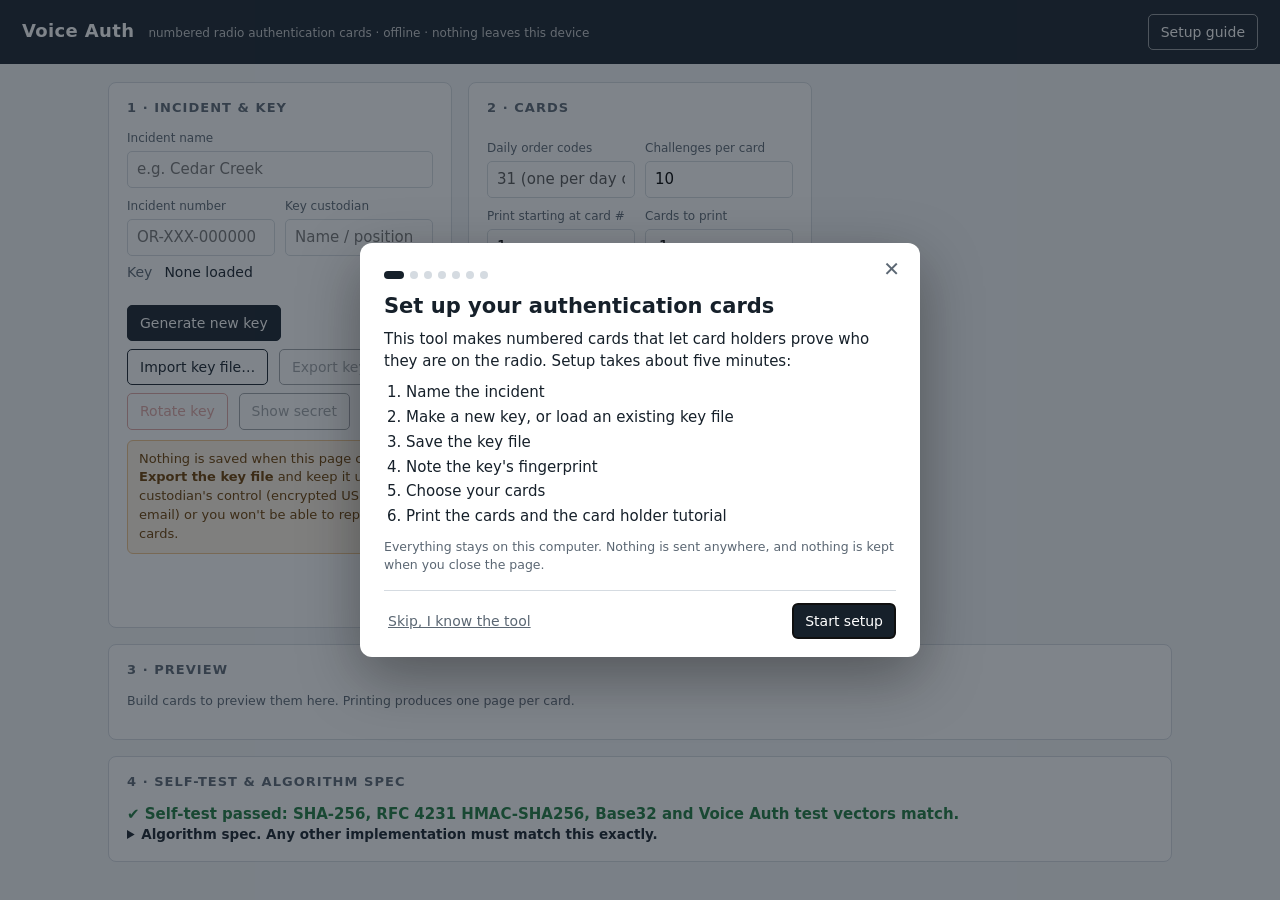
==== commit 10699d91: "Add setup slides and a printed card holder tutorial Setup slides (src/onboarding.js) guide a first-t" ====
--- a/index.html
+++ b/index.html
@@ -31,6 +31,7 @@
   .result { margin-top:8px; font-weight:600; min-height:1.4em; }
   .result.ok { color:var(--ok); } .result.bad { color:var(--bad); }
   details summary { cursor:pointer; font-weight:600; }
+  button.link { border:0; background:none; color:var(--mute); text-decoration:underline; padding:7px 4px; }
   .spec { font-size:13.5px; } .spec code { background:#eef1f4; padding:1px 4px; border-radius:3px; }
 
   /* ===== Voice Auth card sheet styles: printed cards, full page and badge size ===== */
@@ -89,8 +90,72 @@
     .badge-pair:nth-child(4n) { page-break-after:always; break-after:page; }
   }
 
+  /* ===== Voice Auth tutorial styles: the two-page card holder tutorial (printed only) ===== */
+  #tutorialPrint { display:none; }
+  .tut-page { width:7.7in; margin:0 auto; color:#000; background:#fff; font:9.5pt/1.35 system-ui,-apple-system,"Segoe UI",Roboto,sans-serif; }
+  .tut-page + .tut-page { break-before:page; page-break-before:always; }
+  .tut-hd { display:flex; justify-content:space-between; align-items:baseline; gap:12px; border-bottom:2px solid #000; padding-bottom:4px; margin-bottom:7px; }
+  .tut-hd h1 { font-size:16pt; margin:0; }
+  .tut-hd span { font-size:8.5pt; color:#333; text-align:right; }
+  .tut-page h2 { font-size:10pt; margin:7px 0 2px; }
+  .tut-page p { margin:0 0 3px; }
+  .tut-lead { font-size:10pt; }
+  .tut-small { font-size:8.5pt; color:#222; }
+  .tut-example { position:relative; margin:6px auto 3px; width:max-content; max-width:100%; }
+  .tut-example.page .tut-scale { zoom:.56; }
+  .tut-example .card { page-break-after:auto !important; break-after:auto !important; }
+  .tut-example .badge-pair { margin:0 !important; }
+  .tut-stamp { position:absolute; inset:0; z-index:2; display:flex; align-items:center; justify-content:center; pointer-events:none;
+               font:800 19pt system-ui,sans-serif; letter-spacing:.05em; color:rgba(179,38,30,.55); transform:rotate(-10deg); white-space:nowrap; }
+  .tut-cols { display:grid; grid-template-columns:1fr 1fr; gap:16px; }
+  .tut-ex { border:1px solid #000; border-radius:4px; padding:5px 10px 6px; margin-bottom:7px; }
+  .tut-ex h2 { margin-top:0; }
+  .tut-line { margin:2px 0; }
+  .tut-note { display:block; margin-left:16px; font-size:8.5pt; font-style:italic; color:#333; }
+  .tut-rules ul { margin:2px 0 6px 18px; padding:0; }
+  .tut-rules li { margin:2px 0; }
+  .tut-contact { display:grid; grid-template-columns:1fr 1fr; gap:16px; border:2px solid #000; padding:7px 10px 9px; margin:6px 0 8px; }
+  .tut-contact b { display:block; font-size:7.5pt; text-transform:uppercase; letter-spacing:.06em; margin-bottom:3px; }
+  .tut-blank { display:block; height:16px; border-bottom:1px solid #000; }
+  .tut-nato { display:grid; grid-template-columns:repeat(6,1fr); gap:1px 8px; font-size:7.5pt; border-top:1px solid #000; padding-top:4px; }
 
   @media print {
+    body.print-tutorial > header, body.print-tutorial > main { display:none !important; }
+    body.print-tutorial #tutorialPrint { display:block !important; }
+  }
+
+
+  /* ---------- setup slides ---------- */
+  header .guide { margin:0 0 0 auto; background:transparent; color:#fff; border-color:#fff8; }
+  .onb { position:fixed; inset:0; z-index:50; background:rgba(22,32,42,.55); display:flex; align-items:center; justify-content:center; padding:16px; }
+  .onb[hidden] { display:none; }
+  .onb-box { background:#fff; width:min(560px,100%); max-height:calc(100vh - 32px); overflow:auto; border-radius:12px; box-shadow:0 20px 60px rgba(0,0,0,.35); padding:22px 24px 18px; position:relative; }
+  .onb-x { position:absolute; top:10px; right:10px; margin:0; border:0; font-size:20px; line-height:1; padding:6px 10px; color:var(--mute); background:none; }
+  .onb-top { display:flex; align-items:center; gap:10px; margin-bottom:6px; min-height:20px; }
+  .onb-dots { display:flex; gap:6px; } .onb-dots i { width:8px; height:8px; border-radius:50%; background:var(--line); }
+  .onb-dots i.done { background:#9aa6b2; } .onb-dots i.on { background:var(--ink); width:20px; border-radius:4px; }
+  .onb-stepno { font-size:12px; color:var(--mute); }
+  .onb-slide h3 { font-size:21px; margin:6px 0 8px; }
+  .onb-slide p { margin:0 0 10px; }
+  .onb-slide ol { margin:0 0 10px; padding-left:22px; } .onb-slide li { margin:3px 0; }
+  .onb-choice { display:grid; grid-template-columns:1fr 1fr; gap:10px; margin:6px 0 10px; }
+  .onb-choice button, .onb-choice label { margin:0; padding:12px; text-align:left; border:1px solid var(--line); border-radius:8px; background:#fff; cursor:pointer; font-size:14px; }
+  .onb-choice b { display:block; font-size:15px; margin-bottom:2px; color:var(--ink); }
+  .onb-choice span { color:var(--mute); font-size:13px; }
+  .onb-choice label:has(input:checked) { border:2px solid var(--ink); padding:11px; }
+  .onb-choice input[type=radio] { width:auto; margin:0 6px 0 0; }
+  .onb-status { font-size:14px; background:var(--bg); border-radius:6px; padding:9px 11px; margin-top:6px; }
+  .onb-status .ok { color:var(--ok); font-weight:700; }
+  .onb-fp { text-align:center; margin:8px 0 12px; }
+  .onb-fp b { display:block; font:800 54px/1.1 ui-monospace,Menlo,Consolas,monospace; letter-spacing:.12em; }
+  .onb-fp span { font-weight:700; letter-spacing:.06em; }
+  .onb-nav { display:flex; align-items:center; gap:8px; margin-top:16px; border-top:1px solid var(--line); padding-top:12px; }
+  .onb-nav .spacer { flex:1; }
+  .onb-nav button { margin:0; }
+  .onb-print { display:flex; flex-wrap:wrap; gap:8px; margin:8px 0 6px; } .onb-print button { margin:0; }
+
+  @media print {
+    #onb { display:none !important; }
     body { background:#fff; }
     header, main > section:not(#cardsPanel), #cardsPanel > :not(#cards) { display:none !important; }
     main { display:block; padding:0; max-width:none; }
@@ -101,6 +166,7 @@
 <body>
 <header>
   <h1>Voice Auth</h1><span class="tag">numbered radio authentication cards · offline · nothing leaves this device</span>
+  <button class="guide" id="btnGuide">Setup guide</button>
 </header>
 <main>
 
@@ -142,6 +208,8 @@
   <p class="note">Cards have no dates or times. A card stays in effect until the custodian announces the next one. Day 21 on Card 4 is always the same code. Switch cards at least monthly, because daily codes repeat each month.</p>
   <button class="primary" id="btnBuild" disabled>Build cards</button>
   <button id="btnPrint" disabled>Print / Save as PDF</button>
+  <button id="btnTutorial">Print tutorial</button>
+  <p class="note">The tutorial is a two-page sheet for card holders (print it double-sided). It uses an example card, never your key.</p>
 </section>
 
 <section class="panel wide" id="cardsPanel">
@@ -164,6 +232,101 @@
   </details>
 </section>
 </main>
+
+<div id="tutorialPrint"></div>
+
+<div class="onb" id="onb" role="dialog" aria-modal="true" aria-labelledby="onbTitle" hidden>
+  <div class="onb-box">
+    <button class="onb-x" id="onbClose" aria-label="Close setup">✕</button>
+    <div class="onb-top"><div class="onb-dots" id="onbDots"></div><span class="onb-stepno" id="onbStep"></span></div>
+
+    <section class="onb-slide" data-step="welcome">
+      <h3 id="onbTitle">Set up your authentication cards</h3>
+      <p>This tool makes numbered cards that let card holders prove who they are on the radio. Setup takes about five minutes:</p>
+      <ol>
+        <li>Name the incident</li>
+        <li>Make a new key, or load an existing key file</li>
+        <li>Save the key file</li>
+        <li>Note the key's fingerprint</li>
+        <li>Choose your cards</li>
+        <li>Print the cards and the card holder tutorial</li>
+      </ol>
+      <p class="note">Everything stays on this computer. Nothing is sent anywhere, and nothing is kept when you close the page.</p>
+    </section>
+
+    <section class="onb-slide" data-step="incident" hidden>
+      <h3>Name the incident</h3>
+      <p>These print on every card so card holders know which set they hold. All optional.</p>
+      <label>Incident name</label><input id="oIncName" placeholder="e.g. Cedar Creek">
+      <div class="row">
+        <div><label>Incident number</label><input id="oIncNo" placeholder="OR-XXX-000000"></div>
+        <div><label>Key custodian</label><input id="oCust" placeholder="Name / position"></div>
+      </div>
+      <p class="note">The key custodian holds the key, issues cards and announces which card is in effect. Their name also prints on the tutorial.</p>
+    </section>
+
+    <section class="onb-slide" data-step="key" hidden>
+      <h3>Make or load the key</h3>
+      <p>The key is the secret every card is made from. Cards printed from the same key always match.</p>
+      <div class="onb-choice">
+        <button id="oNew"><b>Generate a new key</b><span>Starting fresh for a new incident or team.</span></button>
+        <button id="oImport"><b>Import a key file</b><span>Printing more cards for a key you already use.</span></button>
+      </div>
+      <div class="onb-status" id="oKeyStatus"></div>
+    </section>
+
+    <section class="onb-slide" data-step="save" hidden>
+      <h3>Save the key file</h3>
+      <p>This page keeps nothing when it closes. The key file is the only way to print more cards, or replacement cards, that match the ones you're about to print.</p>
+      <button class="primary" id="oSave">Download key file</button>
+      <div class="onb-status" id="oSaveStatus"></div>
+    </section>
+
+    <section class="onb-slide" data-step="fp" hidden>
+      <h3>Note the fingerprint</h3>
+      <p>The fingerprint is a short check code for this key. It prints on every card.</p>
+      <div class="onb-fp"><b id="oFp"></b><span id="oFpSay"></span></div>
+      <p>Write it down. When you announce the card in effect, announce the fingerprint too, so card holders can check their cards match:
+        <i>“Authentication is Card One, fingerprint …”</i></p>
+    </section>
+
+    <section class="onb-slide" data-step="cards" hidden>
+      <h3>Choose your cards</h3>
+      <div class="onb-choice">
+        <label><input type="radio" name="oSize" value="page"><b>Full page</b><span>One letter page per card, with the phonetic words.</span></label>
+        <label><input type="radio" name="oSize" value="badge"><b>Badge</b><span>Credit-card size, 4 per page. Cut out and fold.</span></label>
+      </div>
+      <div class="row">
+        <div><label>Start at card #</label><input type="number" id="oFrom" min="1" max="9999"></div>
+        <div><label>How many cards</label><select id="oCount"><option>1</option><option>2</option><option>3</option><option>5</option><option>10</option><option>20</option><option>30</option></select></div>
+      </div>
+      <div class="row">
+        <div><label>Challenges per card</label><input type="number" id="oNch" min="4" max="100"></div>
+      </div>
+      <p class="note">Each card has 31 daily codes, one per day of the month, plus its challenges. Use a new card at least monthly, or sooner if challenges run low.
+        <span id="oBadgeNote">Badges fit up to 32 challenges.</span></p>
+    </section>
+
+    <section class="onb-slide" data-step="print" hidden>
+      <h3>Print</h3>
+      <p id="oSummary"></p>
+      <div class="onb-print">
+        <button class="primary" id="oPrintCards">Print cards</button>
+        <button id="oPrintTut">Print tutorial</button>
+      </div>
+      <div class="warn" id="oPrintBadge">For badges, set the print scale to <b>100% (Actual size)</b>. Cut on the solid outline and fold on the dashed line.</div>
+      <p class="note">The tutorial is one sheet for card holders: print it double-sided and hand it out with the cards. It shows an example card, never your key.
+        Then announce: <i>“Authentication is Card N, fingerprint …”</i></p>
+    </section>
+
+    <div class="onb-nav">
+      <button id="onbBack">Back</button>
+      <button class="link" id="onbSkip">Skip, I know the tool</button>
+      <span class="spacer"></span>
+      <button class="primary" id="onbNext">Next</button>
+    </div>
+  </div>
+</div>
 
 <script>// ===== Voice Auth core: pure JS, no network, no dependencies =====
 const VA = (() => {
@@ -329,7 +492,7 @@
 // CardSheet.html(key, { from, count, challenges, size: 'page' | 'badge', version, fingerprint, incident, incidentNo, custodian })
 //   -> { html, note }   html goes in #cards; note says what was built and how to print it. Styles: cardsheet.css.
 // Full page: one page per card, with phonetics. Badge: 85.6 x 54 mm (ISO/IEC 7810 ID-1), front = all 31 daily codes,
-// back = up to BADGE_MAX challenge/response pairs; no phonetics (they don't fit, and operators read NATO phonetics anyway).
+// back = up to BADGE_MAX challenge/response pairs; no phonetics (they don't fit, and card holders read NATO phonetics anyway).
 const CardSheet = (() => {
   const core = typeof VA !== 'undefined' ? VA : require('./core.js');
   const BADGE_MAX = 32;
@@ -395,9 +558,133 @@
 })();
 if (typeof module !== 'undefined') module.exports = CardSheet;
 </script>
+<script>// ===== Voice Auth tutorial: the printed sheet that teaches card holders how the cards work =====
+// Tutorial.html({ size: 'page' | 'badge', custodian }) -> html for two pages (front: how your card works; back: on the radio).
+// It never uses the real key: the example card is built from the published test key and stamped EXAMPLE — NOT VALID.
+// Styles: tutorial.css. Words follow CONTEXT.md (card holder, key custodian, card in effect, daily code, challenge, response).
+const Tutorial = (() => {
+  const core = typeof VA !== 'undefined' ? VA : require('./core.js');
+  const sheet = typeof CardSheet !== 'undefined' ? CardSheet : require('./cardsheet.js');
+  const EXAMPLE_KEY = core.enc('12345678901234567890');   // published test key (see the spec): never a real key
+  const EXAMPLE_CARD = 4, EXAMPLE_DAY = 21;
+  const esc = (s) => String(s).replace(/[&<>"']/g, (c) => ({ '&': '&amp;', '<': '&lt;', '>': '&gt;', '"': '&quot;', "'": '&#39;' }[c]));
+  const NUM = ['ZERO', 'ONE', 'TWO', 'THREE', 'FOUR', 'FIVE', 'SIX', 'SEVEN', 'EIGHT', 'NINE'];
+  const sayNo = (n) => String(n).split('').map((d) => NUM[+d]).join(' ');
+
+  // Everything the examples quote, taken from the example card so the sheet always agrees with itself.
+  function example() {
+    const card = core.card(EXAMPLE_KEY, EXAMPLE_CARD);
+    const [ch1, ch2] = card.challenges(2);
+    return {
+      fp: core.fingerprint(EXAMPLE_KEY), no: EXAMPLE_CARD, day: EXAMPLE_DAY, daily: card.dailyCode(EXAMPLE_DAY),
+      ch1, r1: card.respond(ch1).response, ch2, r2: card.respond(ch2).response,
+    };
+  }
+
+  function exampleCard(size, fp) {
+    const { html } = sheet.html(EXAMPLE_KEY, { from: EXAMPLE_CARD, count: 1, challenges: 10, size, version: 1, fingerprint: fp,
+      incident: 'EXAMPLE', incidentNo: '', custodian: 'Example custodian' });
+    return `<div class="tut-example ${size}"><div class="tut-stamp">EXAMPLE CARD — NOT VALID</div><div class="tut-scale">${html}</div></div>`;
+  }
+
+  const say = (who, words, note = '') =>
+    `<div class="tut-line"><b>${who}:</b> “${words}”${note ? `<span class="tut-note">${note}</span>` : ''}</div>`;
+
+  function html(o = {}) {
+    const size = o.size === 'badge' ? 'badge' : 'page';
+    const e = example(), P = core.phon;
+    const cust = o.custodian ? esc(o.custodian) : '<span class="tut-blank"></span>';
+    const where = size === 'badge'
+      ? 'Front: card number, fingerprint (FP) and the 31 daily codes. Back: the challenges and their responses.'
+      : 'Top: card number, fingerprint (FP) and key custodian. Then the 31 daily codes, then the challenges and their responses.';
+
+    const front = `<section class="tut-page">
+      <div class="tut-hd"><h1>Voice Auth · How your card works</h1><span>For card holders · keep with your card</span></div>
+      <p class="tut-lead">Your card lets you prove on the radio that you are who you say you are, and check that others are too.
+        Anyone can say they're Command. Only someone holding the card in effect can give the right code.</p>
+      ${exampleCard(size, e.fp)}
+      <p class="tut-small">${where}</p>
+      <div class="tut-cols">
+        <div>
+          <h2>1 · Use only the card in effect</h2>
+          <p>The key custodian announces which card to use: <i>“Authentication is Card ${sayNo(e.no)}.”</i>
+            That card stays in effect until a new card is announced. Cards have no dates or times on them.</p>
+          <h2>2 · Check the fingerprint</h2>
+          <p>Every card shows a fingerprint, such as <b>FP ${e.fp}</b>. When you receive a card, and whenever a new card is announced,
+            check that it matches the fingerprint the key custodian announces (<i>“fingerprint ${P(e.fp)}”</i>).
+            <b>If it doesn't match, don't use the card.</b> Tell the key custodian.</p>
+          <h2>3 · Daily code: routine traffic</h2>
+          <p>Find today's day of the month on your card. On day ${e.day} of the example card the daily code is
+            <b>${e.daily}</b>, said <i>“Authentication ${P(e.daily)}.”</i> The receiving card holder checks it against the same day on their card.
+            Near midnight, or when card holders are in different time zones, use the day the key custodian announces.</p>
+        </div>
+        <div>
+          <h2>4 · Challenge and response: prove it now</h2>
+          <p>To make someone prove they hold the card, pick an <b>unused</b> challenge from your card and send it:
+            <i>“Authenticate ${P(e.ch1)}.”</i> They find ${e.ch1} on their card and answer with its response,
+            <i>“${P(e.r1)}.”</i> If it matches your card (${e.ch1} → <b>${e.r1}</b>), they're authenticated.
+            <b>Both of you strike that line.</b> A struck challenge is never used again, so a recording of it is useless.</p>
+          <h2>5 · When you must challenge</h2>
+          <p>A daily code can be overheard and repeated for the rest of the day. So <b>always challenge before acting on an order that is
+            unusual, critical or life-safety</b> (an evacuation, moving a resource, shutting down a channel), or whenever the voice
+            or the situation seems wrong.</p>
+          <h2>6 · Wrong or no answer = NOT authenticated</h2>
+          <p>Don't act on it. First confirm you're both on the same card (and day), then confirm by another path. See the back.</p>
+        </div>
+      </div>
+    </section>`;
+
+    const back = `<section class="tut-page">
+      <div class="tut-hd"><h1>Voice Auth · On the radio</h1><span>Example card ${e.no}, day ${e.day} · not valid</span></div>
+      <div class="tut-ex">
+        <h2>A · Routine order with the daily code</h2>
+        ${say('Command', `Engine 42, Command. Move to Staging Area 2. Authentication ${P(e.daily)}.`)}
+        ${say('Engine 42', 'Command, Engine 42. Copy Staging Area 2, authentication good.', `Checked day ${e.day} on card ${e.no}: ${e.daily}. It matches.`)}
+      </div>
+      <div class="tut-ex">
+        <h2>B · Unusual order: challenge first</h2>
+        ${say('Caller', 'Medic 7, this is Command. Shut down and leave the scene immediately.')}
+        ${say('Medic 7', `Command, Medic 7. Authenticate ${P(e.ch2)}.`, 'An unusual, life-safety order, so Medic 7 challenges before acting.')}
+        ${say('Caller', P(e.r2), `Finds ${e.ch2} on card ${e.no}. The response is ${e.r2}.`)}
+        ${say('Medic 7', 'Authentication good. Leaving the scene.', `Both strike the ${e.ch2} line.`)}
+      </div>
+      <div class="tut-ex">
+        <h2>C · When it fails</h2>
+        ${say('Medic 7', `Authenticate ${P(e.ch1)}.`)}
+        ${say('Caller', 'MIKE TWO BRAVO.', `Wrong: card ${e.no} says ${e.ch1} → ${e.r1}.`)}
+        ${say('Medic 7', `Authentication failed. Confirm you are on Card ${sayNo(e.no)}.`)}
+        <p class="tut-small">If the caller was on the wrong card, they change to the card in effect and you challenge again with a <b>new</b> line.
+          If there's still no correct answer, <b>do not act</b>: confirm through another path (a known supervisor, a phone call, in person)
+          and report a possible impostor to the key custodian.</p>
+      </div>
+      <div class="tut-rules">
+        <h2>Rules</h2>
+        <ul>
+          <li><b>Lost or exposed card:</b> tell the key custodian at once. They will announce a new card or replace the key.</li>
+          <li><b>Never reuse</b> a struck challenge. Running low on challenges? Tell the key custodian.</li>
+          <li><b>Protect the card:</b> keep it on you. Don't photograph, copy or share it, and don't read it out except to authenticate.</li>
+          <li><b>Destroy cards</b> (shred or burn) when the key custodian says they're no longer needed.</li>
+        </ul>
+      </div>
+      <div class="tut-contact">
+        <div><b>Key custodian</b>${cust}</div>
+        <div><b>How to reach</b><span class="tut-blank"></span></div>
+      </div>
+      <div class="tut-nato">${'ABCDEFGHIJKLMNOPQRSTUVWXYZ'.split('').map((c) => `<span><b>${c}</b> ${P(c)}</span>`).join('')}</div>
+    </section>`;
+
+    return front + back;
+  }
+
+  return { html, example };
+})();
+if (typeof module !== 'undefined') module.exports = Tutorial;
+</script>
 <script>(() => {
   const $ = (id) => document.getElementById(id);
-  const S = { key: null, secret: '', version: 0, created: '', exported: true, cards: null };
+  const S = { key: null, secret: '', version: 0, created: '', exported: true, cards: null, source: '' };
+  const listeners = [];
+  const notify = () => listeners.forEach((fn) => fn());
   const esc = (s) => String(s).replace(/[&<>"']/g, (c) => ({ '&':'&amp;','<':'&lt;','>':'&gt;','"':'&quot;',"'":'&#39;' }[c]));
   const when = (iso) => iso ? new Date(iso).toLocaleString([], { year: 'numeric', month: 'short', day: 'numeric', hour: '2-digit', minute: '2-digit' }) : '';
   const intIn = (id, lo, hi) => Math.min(hi, Math.max(lo, Math.floor(+$(id).value || lo)));
@@ -410,6 +697,7 @@
     renderKeyInfo(); clearCards();
   }
   function renderKeyInfo() {
+    setTimeout(notify, 0);
     $('keyInfo').innerHTML = S.key
       ? `<dt>Fingerprint</dt><dd class="mono"><b>${VA.fingerprint(S.key)}</b> (read aloud to confirm everyone has the same key)</dd>
          <dt>Version</dt><dd>v${S.version}${S.exported ? '' : ' · <span style="color:var(--bad)">not exported</span>'}</dd>
@@ -418,7 +706,7 @@
   }
   function newKey(version) {
     const b = new Uint8Array(20); crypto.getRandomValues(b);
-    S.exported = false; setKey(b, version, new Date().toISOString());
+    S.exported = false; S.source = 'new'; setKey(b, version, new Date().toISOString());
   }
   $('btnNew').onclick = () => {
     if (S.key && !confirm('Replace the loaded key? Cards printed with it will no longer match this tool.')) return;
@@ -459,7 +747,7 @@
         if (d.fingerprint && d.fingerprint !== VA.fingerprint(bytes)) throw new Error('Fingerprint mismatch: file is damaged');
         $('incName').value = d.incident || ''; $('incNo').value = d.incidentNo || ''; $('custodian').value = d.custodian || '';
         if (d.challengesPerCard) $('nCh').value = String(d.challengesPerCard);
-        S.exported = true; setKey(bytes, d.version || 1, d.created || '');
+        S.exported = true; S.source = 'import'; setKey(bytes, d.version || 1, d.created || '');
       } catch (err) { alert('Could not import key: ' + err.message); }
       e.target.value = '';
     };
@@ -479,7 +767,28 @@
     $('cards').innerHTML = html; S.cards = true; $('btnPrint').disabled = false;
     $('cardsNote').textContent = note;
   };
-  $('btnPrint').onclick = () => window.print();
+  // Printing: cards and the tutorial are separate print jobs. body.print-tutorial switches the print view to the tutorial.
+  function printCards() {
+    if (!S.cards) $('btnBuild').click();
+    document.body.classList.remove('print-tutorial');
+    window.print();
+  }
+  function printTutorial() {
+    $('tutorialPrint').innerHTML = Tutorial.html({ size: $('cardSize').value, custodian: $('custodian').value });
+    document.body.classList.add('print-tutorial');
+    window.addEventListener('afterprint', () => document.body.classList.remove('print-tutorial'), { once: true });
+    window.print();
+  }
+  $('btnPrint').onclick = printCards;
+  $('btnTutorial').onclick = printTutorial;
+
+  // For the setup slides (onboarding.js): read state, run the same actions as the main screen, hear about key changes.
+  window.VAApp = {
+    hasKey: () => !!S.key, exported: () => S.exported, source: () => S.source,
+    fingerprint: () => (S.key ? VA.fingerprint(S.key) : ''), version: () => S.version,
+    newKey: () => $('btnNew').click(), importKey: () => $('btnImport').click(), exportKey: () => $('btnExport').click(),
+    printCards, printTutorial, onChange: (fn) => listeners.push(fn),
+  };
 
   // ---------- self-test ----------
   (() => {
@@ -490,5 +799,97 @@
   })();
 })();
 </script>
+<script>// ===== Voice Auth setup slides: a guided first-time setup for the key custodian =====
+// Each slide is a real step: it fills the main screen's fields and runs its buttons (through window.VAApp in app.js),
+// so when the last slide is done the cards are ready to print. Opens on start unless the custodian chose
+// "Skip, I know the tool" on this computer (remembered in localStorage); the Setup guide button reopens it.
+(() => {
+  const $ = (id) => document.getElementById(id);
+  const SKIP_KEY = 'voiceauth.skipSetup';
+  const remembered = {
+    get: () => { try { return localStorage.getItem(SKIP_KEY) === '1'; } catch (e) { return false; } },
+    set: () => { try { localStorage.setItem(SKIP_KEY, '1'); } catch (e) { /* storage blocked: just don't remember */ } },
+  };
+  const STEPS = ['welcome', 'incident', 'key', 'save', 'fp', 'cards', 'print'];
+  let at = 0;
+
+  // The save step only applies to a newly generated key; an imported key already has its key file.
+  const steps = () => STEPS.filter((s) => s !== 'save' || VAApp.source() !== 'import');
+  const step = () => steps()[Math.min(at, steps().length - 1)];
+
+  // Fields on the slides mirror fields on the main screen.
+  const MIRROR = { oIncName: 'incName', oIncNo: 'incNo', oCust: 'custodian', oFrom: 'fromCard', oCount: 'cardCount', oNch: 'nCh' };
+  function pullFields() {
+    Object.entries(MIRROR).forEach(([o, m]) => { $(o).value = $(m).value; });
+    document.querySelectorAll('input[name="oSize"]').forEach((r) => { r.checked = r.value === $('cardSize').value; });
+  }
+  const push = (mainId, value) => { $(mainId).value = value; $(mainId).dispatchEvent(new Event('change')); };
+  Object.entries(MIRROR).forEach(([o, m]) => $(o).addEventListener('input', () => { push(m, $(o).value); render(); }));
+  document.querySelectorAll('input[name="oSize"]').forEach((r) => r.addEventListener('change', () => { push('cardSize', r.value); render(); }));
+
+  function canNext(s) {
+    if (s === 'key') return VAApp.hasKey();
+    if (s === 'save') return VAApp.exported();
+    return true;
+  }
+
+  function render() {
+    const list = steps(), s = step(), badge = $('cardSize').value === 'badge';
+    at = list.indexOf(s);
+    document.querySelectorAll('.onb-slide').forEach((el) => { el.hidden = el.dataset.step !== s; });
+    $('onbDots').innerHTML = list.map((x, i) => `<i class="${i === at ? 'on' : i < at ? 'done' : ''}"></i>`).join('');
+    $('onbStep').textContent = at === 0 ? '' : `Step ${at} of ${list.length - 1}`;
+    $('onbBack').hidden = at === 0;
+    $('onbSkip').hidden = at !== 0;
+    $('onbNext').textContent = at === 0 ? 'Start setup' : s === 'print' ? 'Finish' : 'Next';
+    $('onbNext').disabled = !canNext(s);
+
+    const fp = VAApp.fingerprint();
+    $('oKeyStatus').innerHTML = VAApp.hasKey()
+      ? `<span class="ok">✔ Key loaded</span> (${VAApp.source() === 'import' ? 'imported from a key file' : 'new key'}, version ${VAApp.version()}, fingerprint <b>${fp}</b>)`
+      : 'No key yet. Choose one of the options above.';
+    $('oSaveStatus').innerHTML = VAApp.exported()
+      ? '<span class="ok">✔ Key file saved.</span> Keep it with the key custodian: an encrypted USB drive, never email.'
+      : 'You can\'t continue until the key file is saved. Without it, these cards can never be reprinted.';
+    $('oFp').textContent = fp || '----';
+    $('oFpSay').textContent = fp ? VA.phon(fp) : '';
+    $('oBadgeNote').hidden = !badge;
+    $('oPrintBadge').hidden = !badge;
+    const from = +$('fromCard').value || 1, n = +$('cardCount').value || 1;
+    $('oSummary').innerHTML = `<b>${n === 1 ? 'Card ' + from : `Cards ${from}–${from + n - 1}`}</b>, ${badge ? 'badge size (4 per page)' : 'full page'},
+      ${$('nCh').value} challenges each${badge && +$('nCh').value > 32 ? ' (badges fit the first 32)' : ''}. Key fingerprint <b>${fp}</b>.`;
+  }
+
+  function go(delta) {
+    const list = steps();
+    if (delta > 0 && !canNext(step())) return;
+    if (delta > 0 && step() === 'print') return close();
+    at = Math.max(0, Math.min(list.length - 1, at + delta));
+    render();
+    const first = document.querySelector(`.onb-slide[data-step="${step()}"] input, .onb-slide[data-step="${step()}"] button`);
+    if (first) first.focus();
+  }
+  function open() { pullFields(); at = 0; $('onb').hidden = false; render(); $('onbNext').focus(); }
+  function close() { $('onb').hidden = true; }
+
+  $('onbNext').onclick = () => go(1);
+  $('onbBack').onclick = () => go(-1);
+  $('onbSkip').onclick = () => { remembered.set(); close(); };
+  $('onbClose').onclick = close;
+  $('btnGuide').onclick = open;
+  $('onb').addEventListener('keydown', (e) => { if (e.key === 'Escape') close(); });
+
+  $('oNew').onclick = () => VAApp.newKey();
+  $('oImport').onclick = () => VAApp.importKey();
+  $('oSave').onclick = () => VAApp.exportKey();
+  $('oPrintCards').onclick = () => VAApp.printCards();
+  $('oPrintTut').onclick = () => VAApp.printTutorial();
+
+  // A key change (new, imported, saved) may fill fields from the key file and changes which steps apply.
+  VAApp.onChange(() => { if (!$('onb').hidden) { pullFields(); render(); } });
+
+  if (!remembered.get()) open();
+})();
+</script>
 </body>
 </html>
